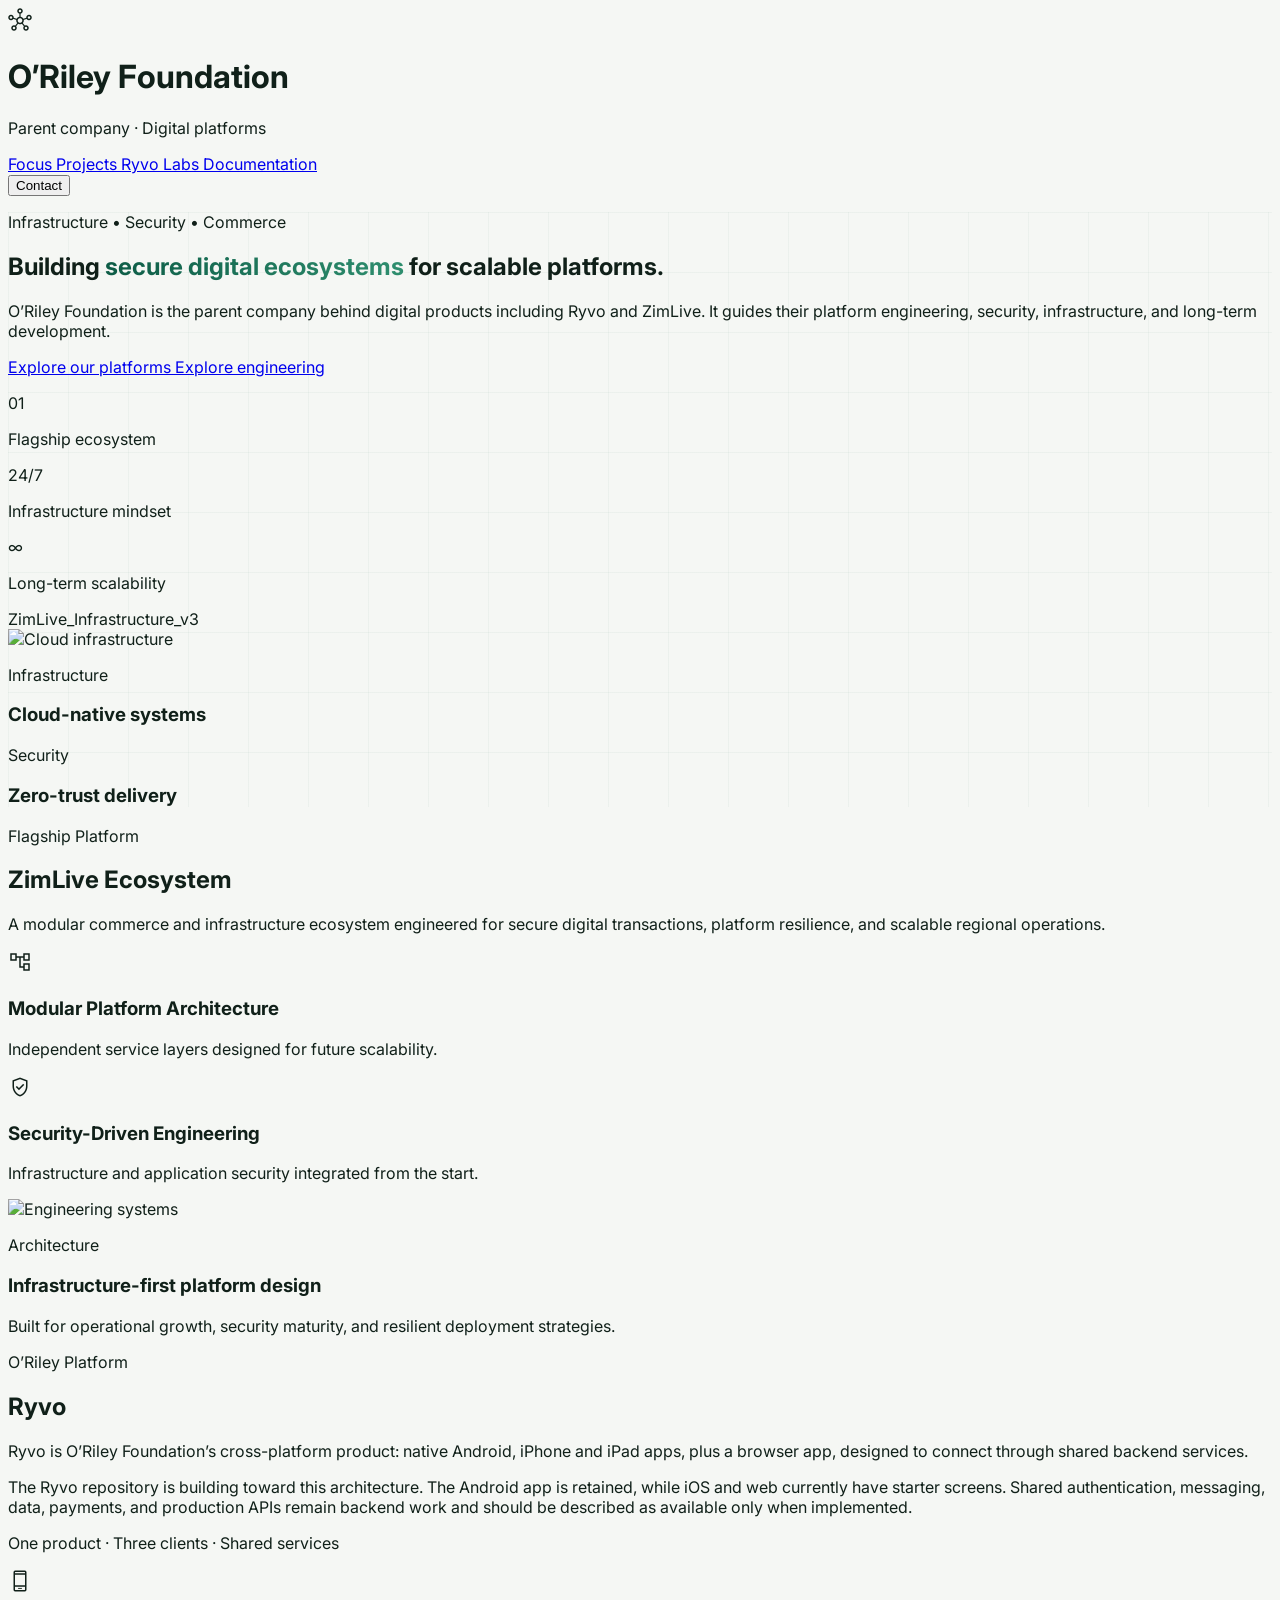
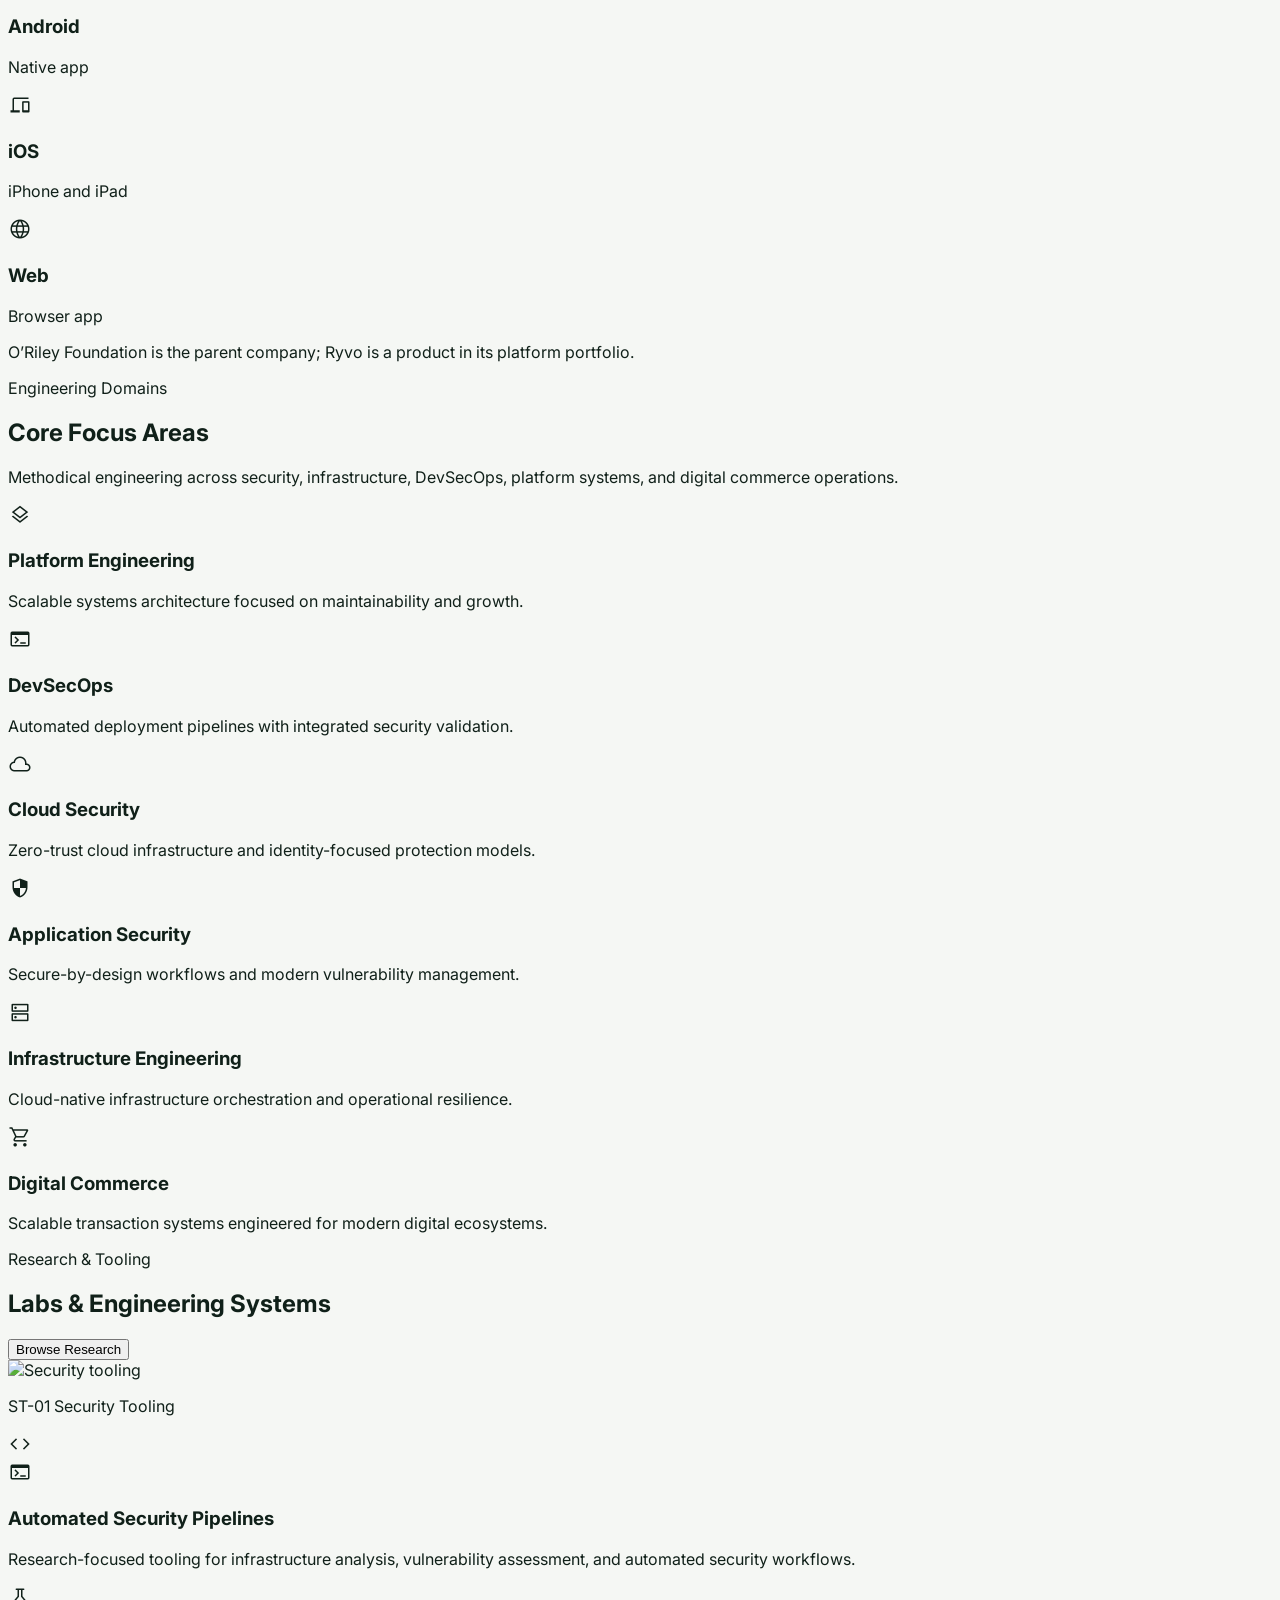
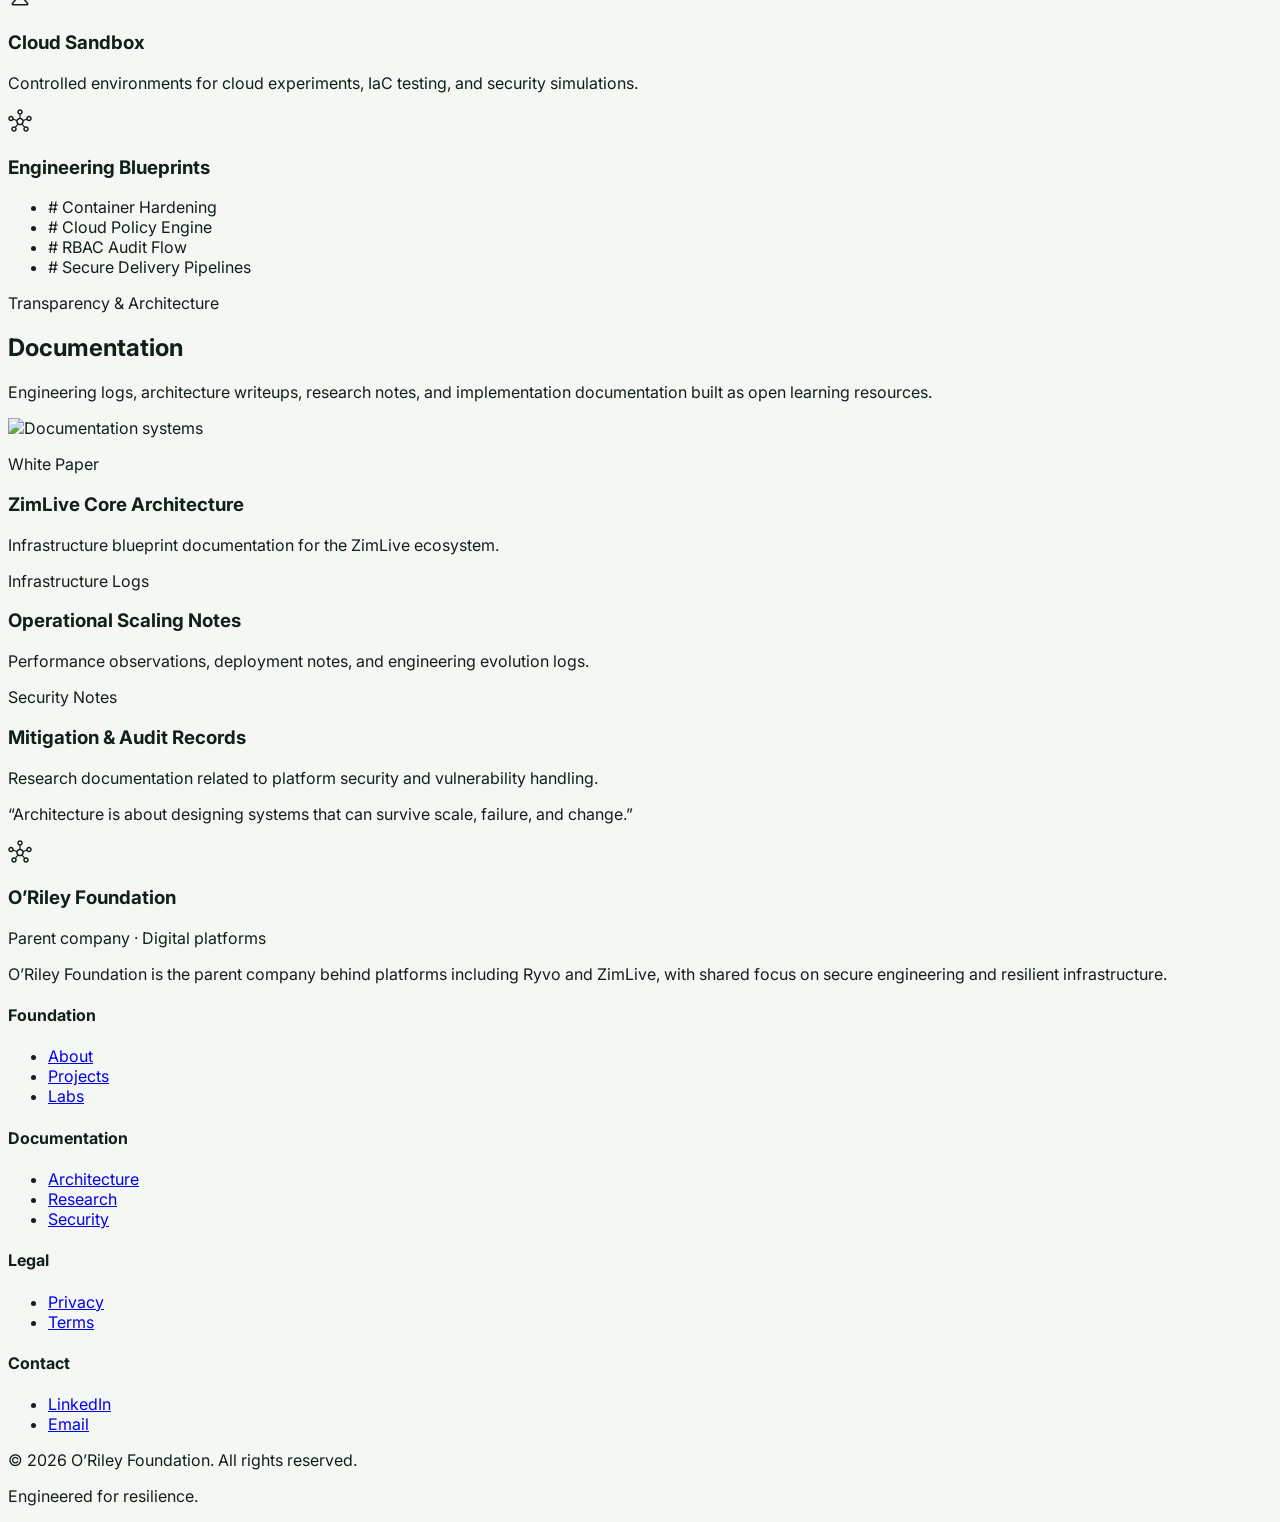
==== index.html @ 827ce323 "Align foundation portfolio with Ryvo" ====
<!DOCTYPE html>
<html lang="en" class="scroll-smooth">
<head>
<meta charset="UTF-8" />
<meta name="viewport" content="width=device-width, initial-scale=1.0" />

<title>O’Riley Foundation | Parent Company and Digital Platforms</title>

<meta
  name="description"
  content="O’Riley Foundation is the parent company behind digital platforms including Ryvo and ZimLive, supported by secure infrastructure and platform engineering."
/>

<link rel="preconnect" href="https://fonts.googleapis.com">
<link rel="preconnect" href="https://fonts.gstatic.com" crossorigin>

<link
  href="https://fonts.googleapis.com/css2?family=Inter:wght@400;500;600;700;800&display=swap"
  rel="stylesheet"
/>

<link
  href="https://fonts.googleapis.com/css2?family=Material+Symbols+Outlined:wght,FILL@100..700,0..1"
  rel="stylesheet"
/>

<script src="https://cdn.tailwindcss.com"></script>

<script>
tailwind.config = {
  theme: {
    extend: {
      colors: {
        bg: "#f5f7f4",
        panel: "#ffffff",
        primary: "#0d5c46",
        primarySoft: "#dff3ea",
        dark: "#102019",
        muted: "#61706a",
        line: "#dde5df",
        accent: "#1f8f6a",
        surface: "#eef2ef",
      },

      boxShadow: {
        soft: "0 10px 30px rgba(0,0,0,0.04)",
        lift: "0 20px 60px rgba(13,92,70,0.12)",
      },

      borderRadius: {
        xl2: "1.3rem",
      }
    }
  }
}
</script>

<style>
body{
  font-family:'Inter',sans-serif;
  background:#f5f7f4;
  color:#102019;
}

.glow{
  position:absolute;
  width:500px;
  height:500px;
  border-radius:9999px;
  filter:blur(120px);
  opacity:.12;
  z-index:0;
}

.hero-grid{
  background-image:
  linear-gradient(rgba(13,92,70,.04) 1px, transparent 1px),
  linear-gradient(90deg, rgba(13,92,70,.04) 1px, transparent 1px);

  background-size:60px 60px;
}

.card-hover{
  transition:all .4s ease;
}

.card-hover:hover{
  transform:translateY(-6px);
  box-shadow:0 20px 60px rgba(13,92,70,.12);
}

.text-gradient{
  background:linear-gradient(to right,#0d5c46,#2f8f6f);
  -webkit-background-clip:text;
  -webkit-text-fill-color:transparent;
}

.fade-in{
  animation:fade .9s ease forwards;
}

@keyframes fade{
  from{
    opacity:0;
    transform:translateY(20px);
  }
  to{
    opacity:1;
    transform:translateY(0);
  }
}

.material-symbols-outlined{
  font-variation-settings:
  'FILL' 0,
  'wght' 300,
  'GRAD' 0,
  'opsz' 24;
}
</style>
</head>

<body class="overflow-x-hidden">

<!-- BACKGROUND GLOWS -->

<div class="glow bg-emerald-400 top-[-120px] left-[-100px]"></div>
<div class="glow bg-green-200 right-[-120px] top-[300px]"></div>

<!-- NAVBAR -->

<header class="sticky top-0 z-50 backdrop-blur-xl bg-white/70 border-b border-line">

<div class="max-w-7xl mx-auto px-6 lg:px-10">

<div class="flex items-center justify-between py-6">

<div class="flex items-center gap-3">

<div class="w-10 h-10 rounded-2xl bg-primary text-white flex items-center justify-center shadow-soft">
<span class="material-symbols-outlined">hub</span>
</div>

<div>
<h1 class="font-bold text-lg tracking-tight">
O’Riley Foundation
</h1>

<p class="text-xs text-muted">
Parent company · Digital platforms
</p>
</div>

</div>

<nav class="hidden lg:flex items-center gap-10 text-sm font-medium">

<a href="#focus" class="hover:text-primary transition">
Focus
</a>

<a href="#projects" class="hover:text-primary transition">
Projects
</a>

<a href="#ryvo" class="hover:text-primary transition">
Ryvo
</a>

<a href="#labs" class="hover:text-primary transition">
Labs
</a>

<a href="#docs" class="hover:text-primary transition">
Documentation
</a>

</nav>

<div class="flex items-center gap-4">

<button class="px-5 py-3 rounded-2xl bg-primary text-white font-semibold shadow-soft hover:shadow-lift transition">
Contact
</button>

</div>

</div>

</div>

</header>

<!-- HERO -->

<section id="about" class="relative overflow-hidden hero-grid">

<div class="max-w-7xl mx-auto px-6 lg:px-10 pt-24 lg:pt-36 pb-24 relative z-10">

<div class="grid lg:grid-cols-2 gap-20 items-center">

<!-- LEFT -->

<div class="fade-in">

<div class="inline-flex items-center gap-2 px-4 py-2 rounded-full bg-primarySoft border border-green-100 mb-8">

<div class="w-2 h-2 rounded-full bg-accent"></div>

<p class="text-xs font-bold uppercase tracking-[0.2em] text-primary">
Infrastructure • Security • Commerce
</p>

</div>

<h1 class="text-5xl md:text-7xl font-extrabold leading-[0.95] tracking-tight mb-8">

Building
<span class="text-gradient">
secure digital ecosystems
</span>
for scalable platforms.

</h1>

<p class="text-lg text-muted leading-relaxed max-w-xl mb-10">

O’Riley Foundation is the parent company behind digital products including Ryvo and ZimLive. It guides their platform engineering, security, infrastructure, and long-term development.

</p>

<div class="flex flex-wrap gap-4">

<a href="#projects" class="px-7 py-4 rounded-2xl bg-primary text-white font-semibold shadow-soft hover:shadow-lift transition">
Explore our platforms
</a>

<a href="#focus" class="px-7 py-4 rounded-2xl border border-line bg-white hover:bg-surface transition font-semibold">
Explore engineering
</a>

</div>

<!-- STATS -->

<div class="grid grid-cols-3 gap-6 mt-16">

<div>
<p class="text-4xl font-extrabold text-primary">
01
</p>

<p class="text-sm text-muted mt-2">
Flagship ecosystem
</p>
</div>

<div>
<p class="text-4xl font-extrabold text-primary">
24/7
</p>

<p class="text-sm text-muted mt-2">
Infrastructure mindset
</p>
</div>

<div>
<p class="text-4xl font-extrabold text-primary">
∞
</p>

<p class="text-sm text-muted mt-2">
Long-term scalability
</p>
</div>

</div>

</div>

<!-- RIGHT -->

<div class="relative fade-in">

<div class="rounded-[2rem] bg-[#0f1720] shadow-lift overflow-hidden border border-white/10">

<!-- WINDOW TOP -->

<div class="h-12 border-b border-white/10 flex items-center px-5 gap-2">

<div class="w-3 h-3 rounded-full bg-white/20"></div>
<div class="w-3 h-3 rounded-full bg-white/20"></div>
<div class="w-3 h-3 rounded-full bg-white/20"></div>

<div class="ml-5 text-[11px] text-white/40 font-mono uppercase tracking-widest">
ZimLive_Infrastructure_v3
</div>

</div>

<!-- CONTENT -->

<div class="p-8 lg:p-10">

<img
src="https://images.unsplash.com/photo-1558494949-ef010cbdcc31?q=80&w=1600&auto=format&fit=crop"
class="rounded-3xl mb-8 h-[320px] w-full object-cover"
alt="Cloud infrastructure"
/>

<div class="grid grid-cols-2 gap-6">

<div class="bg-white/5 rounded-2xl p-5 border border-white/10">
<p class="text-xs uppercase tracking-widest text-emerald-400 mb-2">
Infrastructure
</p>

<h3 class="text-white font-semibold text-lg">
Cloud-native systems
</h3>
</div>

<div class="bg-white/5 rounded-2xl p-5 border border-white/10">
<p class="text-xs uppercase tracking-widest text-emerald-400 mb-2">
Security
</p>

<h3 class="text-white font-semibold text-lg">
Zero-trust delivery
</h3>
</div>

</div>

</div>

</div>

</div>

</div>

</div>

</section>

<!-- ZIMLIVE -->

<section id="projects" class="py-28">

<div class="max-w-7xl mx-auto px-6 lg:px-10">

<div class="grid lg:grid-cols-2 gap-16 items-center">

<div>

<p class="uppercase tracking-[0.25em] text-primary text-xs font-bold mb-5">
Flagship Platform
</p>

<h2 class="text-5xl font-extrabold tracking-tight leading-tight mb-8">
ZimLive Ecosystem
</h2>

<p class="text-lg text-muted leading-relaxed mb-10">

A modular commerce and infrastructure ecosystem engineered for secure digital transactions, platform resilience, and scalable regional operations.

</p>

<div class="space-y-5">

<div class="flex gap-4 items-start">

<div class="w-12 h-12 rounded-2xl bg-primarySoft flex items-center justify-center">
<span class="material-symbols-outlined text-primary">
account_tree
</span>
</div>

<div>
<h3 class="font-bold text-lg">
Modular Platform Architecture
</h3>

<p class="text-muted">
Independent service layers designed for future scalability.
</p>
</div>

</div>

<div class="flex gap-4 items-start">

<div class="w-12 h-12 rounded-2xl bg-primarySoft flex items-center justify-center">
<span class="material-symbols-outlined text-primary">
verified_user
</span>
</div>

<div>
<h3 class="font-bold text-lg">
Security-Driven Engineering
</h3>

<p class="text-muted">
Infrastructure and application security integrated from the start.
</p>
</div>

</div>

</div>

</div>

<div class="relative">

<img
src="https://images.unsplash.com/photo-1516321318423-f06f85e504b3?q=80&w=1600&auto=format&fit=crop"
class="rounded-[2rem] shadow-lift"
alt="Engineering systems"
/>

<div class="absolute -bottom-10 -left-10 bg-white rounded-3xl shadow-soft p-8 border border-line max-w-sm">

<p class="uppercase text-xs tracking-widest text-primary font-bold mb-3">
Architecture
</p>

<h3 class="font-bold text-2xl mb-4">
Infrastructure-first platform design
</h3>

<p class="text-muted text-sm leading-relaxed">
Built for operational growth, security maturity, and resilient deployment strategies.
</p>

</div>

</div>

</div>

</div>

</section>

<!-- RYVO -->

<section id="ryvo" class="py-24 bg-white border-y border-line">
<div class="max-w-7xl mx-auto px-6 lg:px-10">
<div class="grid lg:grid-cols-2 gap-14 items-center">
<div>
<p class="uppercase tracking-[0.25em] text-primary text-xs font-bold mb-5">O’Riley Platform</p>
<h2 class="text-5xl font-extrabold tracking-tight leading-tight mb-6">Ryvo</h2>
<p class="text-lg text-muted leading-relaxed mb-8">Ryvo is O’Riley Foundation’s cross-platform product: native Android, iPhone and iPad apps, plus a browser app, designed to connect through shared backend services.</p>
<p class="text-sm text-muted leading-relaxed">The Ryvo repository is building toward this architecture. The Android app is retained, while iOS and web currently have starter screens. Shared authentication, messaging, data, payments, and production APIs remain backend work and should be described as available only when implemented.</p>
</div>
<div class="bg-bg rounded-[2rem] p-8 lg:p-10 border border-line shadow-soft">
<p class="uppercase tracking-[0.2em] text-primary text-xs font-bold mb-6">One product · Three clients · Shared services</p>
<div class="grid sm:grid-cols-3 gap-4">
<div class="bg-white rounded-2xl p-5 border border-line"><span class="material-symbols-outlined text-primary">phone_android</span><h3 class="font-bold mt-3">Android</h3><p class="text-sm text-muted mt-2">Native app</p></div>
<div class="bg-white rounded-2xl p-5 border border-line"><span class="material-symbols-outlined text-primary">devices</span><h3 class="font-bold mt-3">iOS</h3><p class="text-sm text-muted mt-2">iPhone and iPad</p></div>
<div class="bg-white rounded-2xl p-5 border border-line"><span class="material-symbols-outlined text-primary">language</span><h3 class="font-bold mt-3">Web</h3><p class="text-sm text-muted mt-2">Browser app</p></div>
</div>
<p class="text-sm text-muted mt-6">O’Riley Foundation is the parent company; Ryvo is a product in its platform portfolio.</p>
</div>
</div>
</div>
</section>

<!-- FOCUS -->

<section id="focus" class="py-28 bg-white border-y border-line">

<div class="max-w-7xl mx-auto px-6 lg:px-10">

<div class="flex flex-col lg:flex-row justify-between mb-20 gap-8">

<div>

<p class="uppercase tracking-[0.25em] text-primary text-xs font-bold mb-5">
Engineering Domains
</p>

<h2 class="text-5xl font-extrabold tracking-tight">
Core Focus Areas
</h2>

</div>

<p class="max-w-xl text-muted text-lg leading-relaxed">
Methodical engineering across security, infrastructure, DevSecOps, platform systems, and digital commerce operations.
</p>

</div>

<div class="grid md:grid-cols-2 xl:grid-cols-3 gap-8">

<!-- CARD -->

<div class="bg-bg rounded-[2rem] p-8 border border-line shadow-soft card-hover">

<div class="w-14 h-14 rounded-2xl bg-primarySoft flex items-center justify-center mb-6">
<span class="material-symbols-outlined text-primary">
layers
</span>
</div>

<h3 class="text-2xl font-bold mb-4">
Platform Engineering
</h3>

<p class="text-muted leading-relaxed">
Scalable systems architecture focused on maintainability and growth.
</p>

</div>

<div class="bg-bg rounded-[2rem] p-8 border border-line shadow-soft card-hover">

<div class="w-14 h-14 rounded-2xl bg-primarySoft flex items-center justify-center mb-6">
<span class="material-symbols-outlined text-primary">
terminal
</span>
</div>

<h3 class="text-2xl font-bold mb-4">
DevSecOps
</h3>

<p class="text-muted leading-relaxed">
Automated deployment pipelines with integrated security validation.
</p>

</div>

<div class="bg-bg rounded-[2rem] p-8 border border-line shadow-soft card-hover">

<div class="w-14 h-14 rounded-2xl bg-primarySoft flex items-center justify-center mb-6">
<span class="material-symbols-outlined text-primary">
cloud
</span>
</div>

<h3 class="text-2xl font-bold mb-4">
Cloud Security
</h3>

<p class="text-muted leading-relaxed">
Zero-trust cloud infrastructure and identity-focused protection models.
</p>

</div>

<div class="bg-bg rounded-[2rem] p-8 border border-line shadow-soft card-hover">

<div class="w-14 h-14 rounded-2xl bg-primarySoft flex items-center justify-center mb-6">
<span class="material-symbols-outlined text-primary">
security
</span>
</div>

<h3 class="text-2xl font-bold mb-4">
Application Security
</h3>

<p class="text-muted leading-relaxed">
Secure-by-design workflows and modern vulnerability management.
</p>

</div>

<div class="bg-bg rounded-[2rem] p-8 border border-line shadow-soft card-hover">

<div class="w-14 h-14 rounded-2xl bg-primarySoft flex items-center justify-center mb-6">
<span class="material-symbols-outlined text-primary">
dns
</span>
</div>

<h3 class="text-2xl font-bold mb-4">
Infrastructure Engineering
</h3>

<p class="text-muted leading-relaxed">
Cloud-native infrastructure orchestration and operational resilience.
</p>

</div>

<div class="bg-primary rounded-[2rem] p-8 text-white shadow-lift card-hover">

<div class="w-14 h-14 rounded-2xl bg-white/10 flex items-center justify-center mb-6">
<span class="material-symbols-outlined">
shopping_cart
</span>
</div>

<h3 class="text-2xl font-bold mb-4">
Digital Commerce
</h3>

<p class="text-white/70 leading-relaxed">
Scalable transaction systems engineered for modern digital ecosystems.
</p>

</div>

</div>

</div>

</section>

<!-- LABS -->

<section id="labs" class="py-28">

<div class="max-w-7xl mx-auto px-6 lg:px-10">

<div class="flex flex-col lg:flex-row justify-between items-end gap-8 mb-20">

<div>

<p class="uppercase tracking-[0.25em] text-primary text-xs font-bold mb-5">
Research & Tooling
</p>

<h2 class="text-5xl font-extrabold tracking-tight">
Labs & Engineering Systems
</h2>

</div>

<button class="px-6 py-4 rounded-2xl border border-line bg-white hover:bg-surface transition font-semibold">
Browse Research
</button>

</div>

<div class="grid lg:grid-cols-3 gap-8">

<div class="lg:col-span-2 bg-white rounded-[2rem] shadow-soft border border-line overflow-hidden">

<img
src="https://images.unsplash.com/photo-1515879218367-8466d910aaa4?q=80&w=1600&auto=format&fit=crop"
class="h-[340px] w-full object-cover"
alt="Security tooling"
/>

<div class="p-10">

<div class="flex items-center justify-between mb-6">

<p class="uppercase tracking-[0.25em] text-primary text-xs font-bold">
ST-01 Security Tooling
</p>

<div class="flex gap-3">

<div class="w-10 h-10 rounded-xl bg-primarySoft flex items-center justify-center">
<span class="material-symbols-outlined text-primary">
code
</span>
</div>

<div class="w-10 h-10 rounded-xl bg-primarySoft flex items-center justify-center">
<span class="material-symbols-outlined text-primary">
terminal
</span>
</div>

</div>

</div>

<h3 class="text-3xl font-bold mb-5">
Automated Security Pipelines
</h3>

<p class="text-muted leading-relaxed text-lg">
Research-focused tooling for infrastructure analysis, vulnerability assessment, and automated security workflows.
</p>

</div>

</div>

<div class="space-y-8">

<div class="bg-white rounded-[2rem] p-8 shadow-soft border border-line card-hover">

<div class="w-14 h-14 rounded-2xl bg-primarySoft flex items-center justify-center mb-6">
<span class="material-symbols-outlined text-primary">
science
</span>
</div>

<h3 class="font-bold text-2xl mb-4">
Cloud Sandbox
</h3>

<p class="text-muted leading-relaxed">
Controlled environments for cloud experiments, IaC testing, and security simulations.
</p>

</div>

<div class="bg-primary rounded-[2rem] p-8 shadow-lift text-white card-hover">

<div class="w-14 h-14 rounded-2xl bg-white/10 flex items-center justify-center mb-6">
<span class="material-symbols-outlined">
hub
</span>
</div>

<h3 class="font-bold text-2xl mb-4">
Engineering Blueprints
</h3>

<ul class="space-y-4 text-sm uppercase tracking-widest text-white/70">

<li># Container Hardening</li>
<li># Cloud Policy Engine</li>
<li># RBAC Audit Flow</li>
<li># Secure Delivery Pipelines</li>

</ul>

</div>

</div>

</div>

</div>

</section>

<!-- DOCUMENTATION -->

<section id="docs" class="py-28 bg-white border-t border-line">

<div class="max-w-7xl mx-auto px-6 lg:px-10">

<div class="grid lg:grid-cols-2 gap-20 items-start">

<div>

<p class="uppercase tracking-[0.25em] text-primary text-xs font-bold mb-5">
Transparency & Architecture
</p>

<h2 class="text-5xl font-extrabold tracking-tight mb-8">
Documentation
</h2>

<p class="text-lg text-muted leading-relaxed mb-12">
Engineering logs, architecture writeups, research notes, and implementation documentation built as open learning resources.
</p>

<img
src="https://images.unsplash.com/photo-1451187580459-43490279c0fa?q=80&w=1600&auto=format&fit=crop"
class="rounded-[2rem] shadow-soft"
alt="Documentation systems"
/>

</div>

<div class="space-y-5">

<div class="bg-bg rounded-[2rem] p-8 border border-line card-hover">

<p class="uppercase text-xs tracking-widest text-primary font-bold mb-3">
White Paper
</p>

<h3 class="text-3xl font-bold mb-4">
ZimLive Core Architecture
</h3>

<p class="text-muted">
Infrastructure blueprint documentation for the ZimLive ecosystem.
</p>

</div>

<div class="bg-bg rounded-[2rem] p-8 border border-line card-hover">

<p class="uppercase text-xs tracking-widest text-primary font-bold mb-3">
Infrastructure Logs
</p>

<h3 class="text-3xl font-bold mb-4">
Operational Scaling Notes
</h3>

<p class="text-muted">
Performance observations, deployment notes, and engineering evolution logs.
</p>

</div>

<div class="bg-bg rounded-[2rem] p-8 border border-line card-hover">

<p class="uppercase text-xs tracking-widest text-primary font-bold mb-3">
Security Notes
</p>

<h3 class="text-3xl font-bold mb-4">
Mitigation & Audit Records
</h3>

<p class="text-muted">
Research documentation related to platform security and vulnerability handling.
</p>

</div>

<div class="bg-primarySoft rounded-[2rem] p-8 border border-green-100">

<p class="text-xl font-semibold leading-relaxed text-primary">
“Architecture is about designing systems that can survive scale, failure, and change.”
</p>

</div>

</div>

</div>

</div>

</section>

<!-- FOOTER -->

<footer class="py-20">

<div class="max-w-7xl mx-auto px-6 lg:px-10">

<div class="grid lg:grid-cols-2 gap-12 items-start">

<div>

<div class="flex items-center gap-3 mb-6">

<div class="w-12 h-12 rounded-2xl bg-primary text-white flex items-center justify-center">
<span class="material-symbols-outlined">
hub
</span>
</div>

<div>

<h3 class="font-bold text-xl">
O’Riley Foundation
</h3>

<p class="text-sm text-muted">
Parent company · Digital platforms
</p>

</div>

</div>

<p class="max-w-md text-muted leading-relaxed">
O’Riley Foundation is the parent company behind platforms including Ryvo and ZimLive, with shared focus on secure engineering and resilient infrastructure.
</p>

</div>

<div class="grid grid-cols-2 md:grid-cols-4 gap-10">

<div>
<h4 class="font-bold mb-5">
Foundation
</h4>

<ul class="space-y-3 text-muted">

<li><a href="#about" class="hover:text-primary">About</a></li>
<li><a href="#projects" class="hover:text-primary">Projects</a></li>
<li><a href="#labs" class="hover:text-primary">Labs</a></li>

</ul>
</div>

<div>
<h4 class="font-bold mb-5">
Documentation
</h4>

<ul class="space-y-3 text-muted">

<li><a href="#docs" class="hover:text-primary">Architecture</a></li>
<li><a href="#docs" class="hover:text-primary">Research</a></li>
<li><a href="#docs" class="hover:text-primary">Security</a></li>

</ul>
</div>

<div>
<h4 class="font-bold mb-5">
Legal
</h4>

<ul class="space-y-3 text-muted">

<li><a href="#" class="hover:text-primary">Privacy</a></li>
<li><a href="#" class="hover:text-primary">Terms</a></li>

</ul>
</div>

<div>
<h4 class="font-bold mb-5">
Contact
</h4>

<ul class="space-y-3 text-muted">

<li><a href="#" class="hover:text-primary">LinkedIn</a></li>
<li><a href="#" class="hover:text-primary">Email</a></li>

</ul>
</div>

</div>

</div>

<div class="mt-20 pt-8 border-t border-line flex flex-col md:flex-row justify-between gap-6">

<p class="text-sm text-muted">
© 2026 O’Riley Foundation. All rights reserved.
</p>

<p class="text-sm text-muted uppercase tracking-[0.2em]">
Engineered for resilience.
</p>

</div>

</div>

</footer>

</body>
</html>
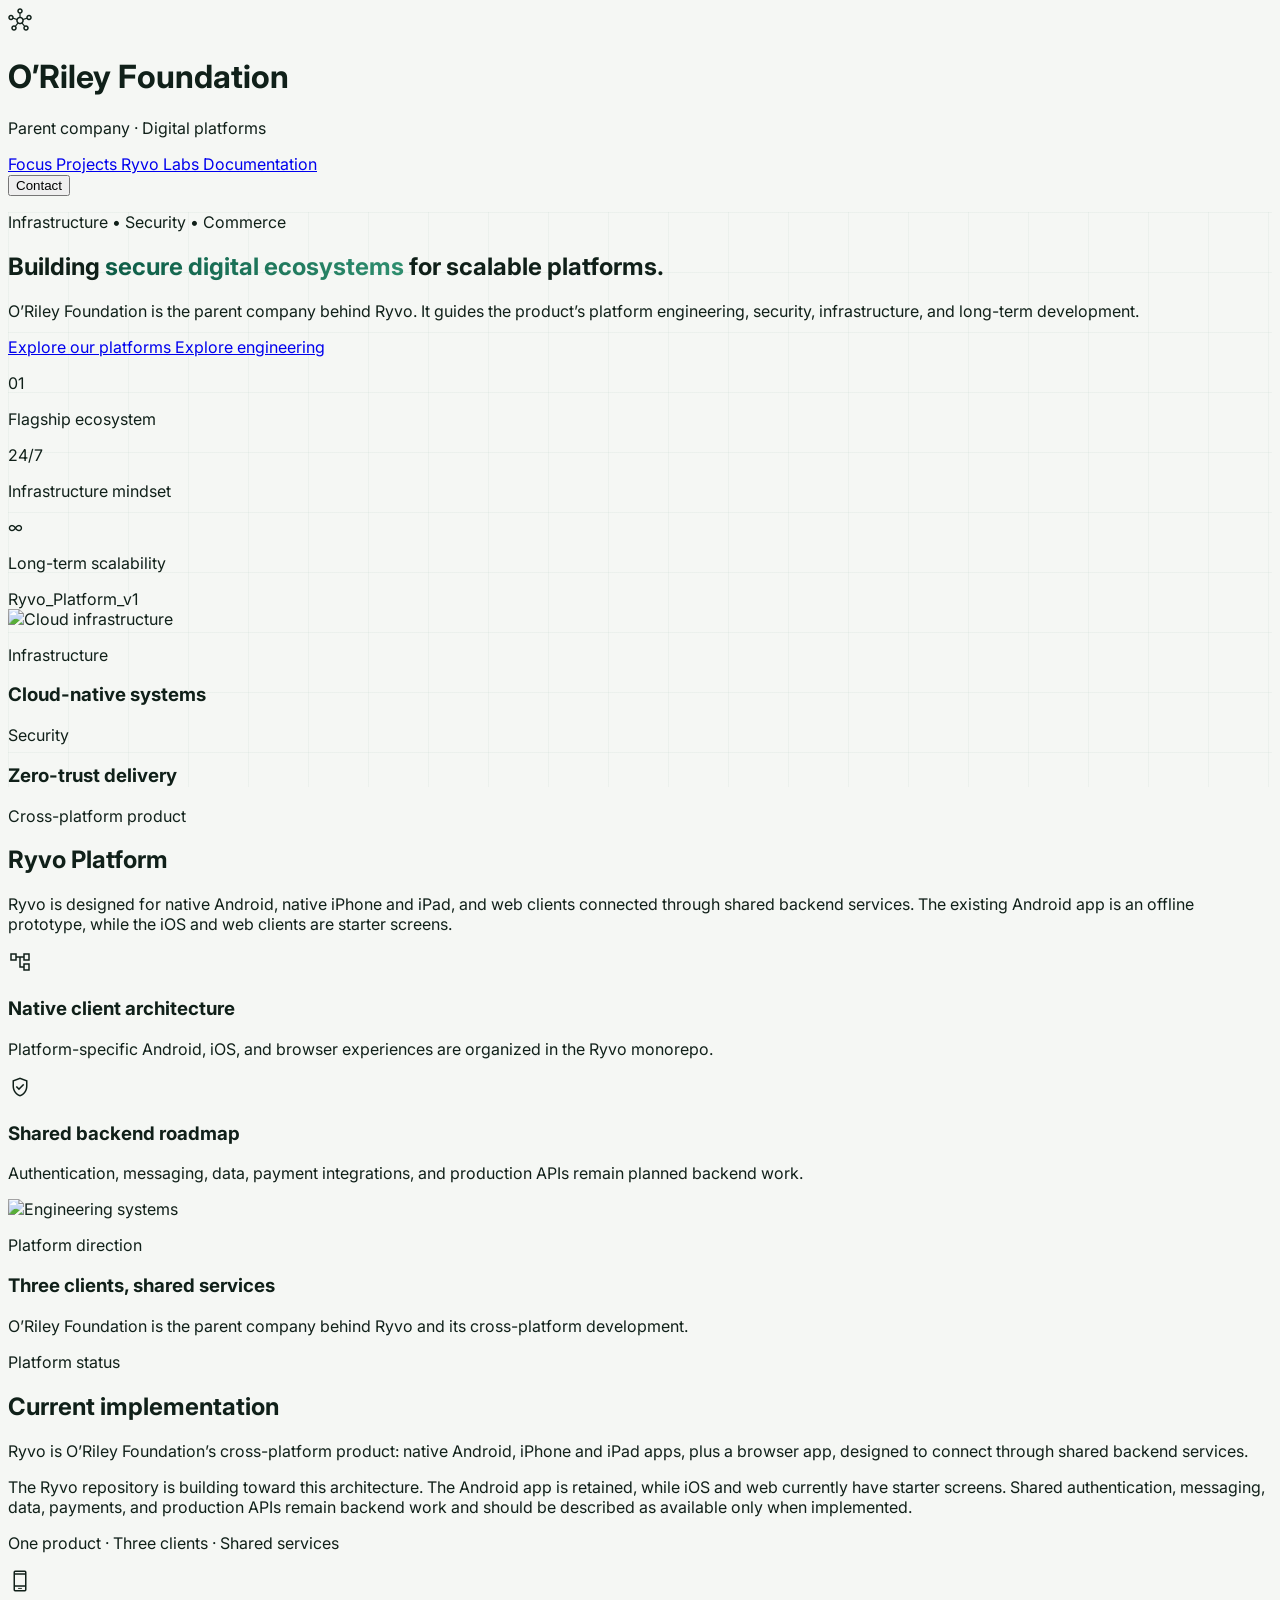
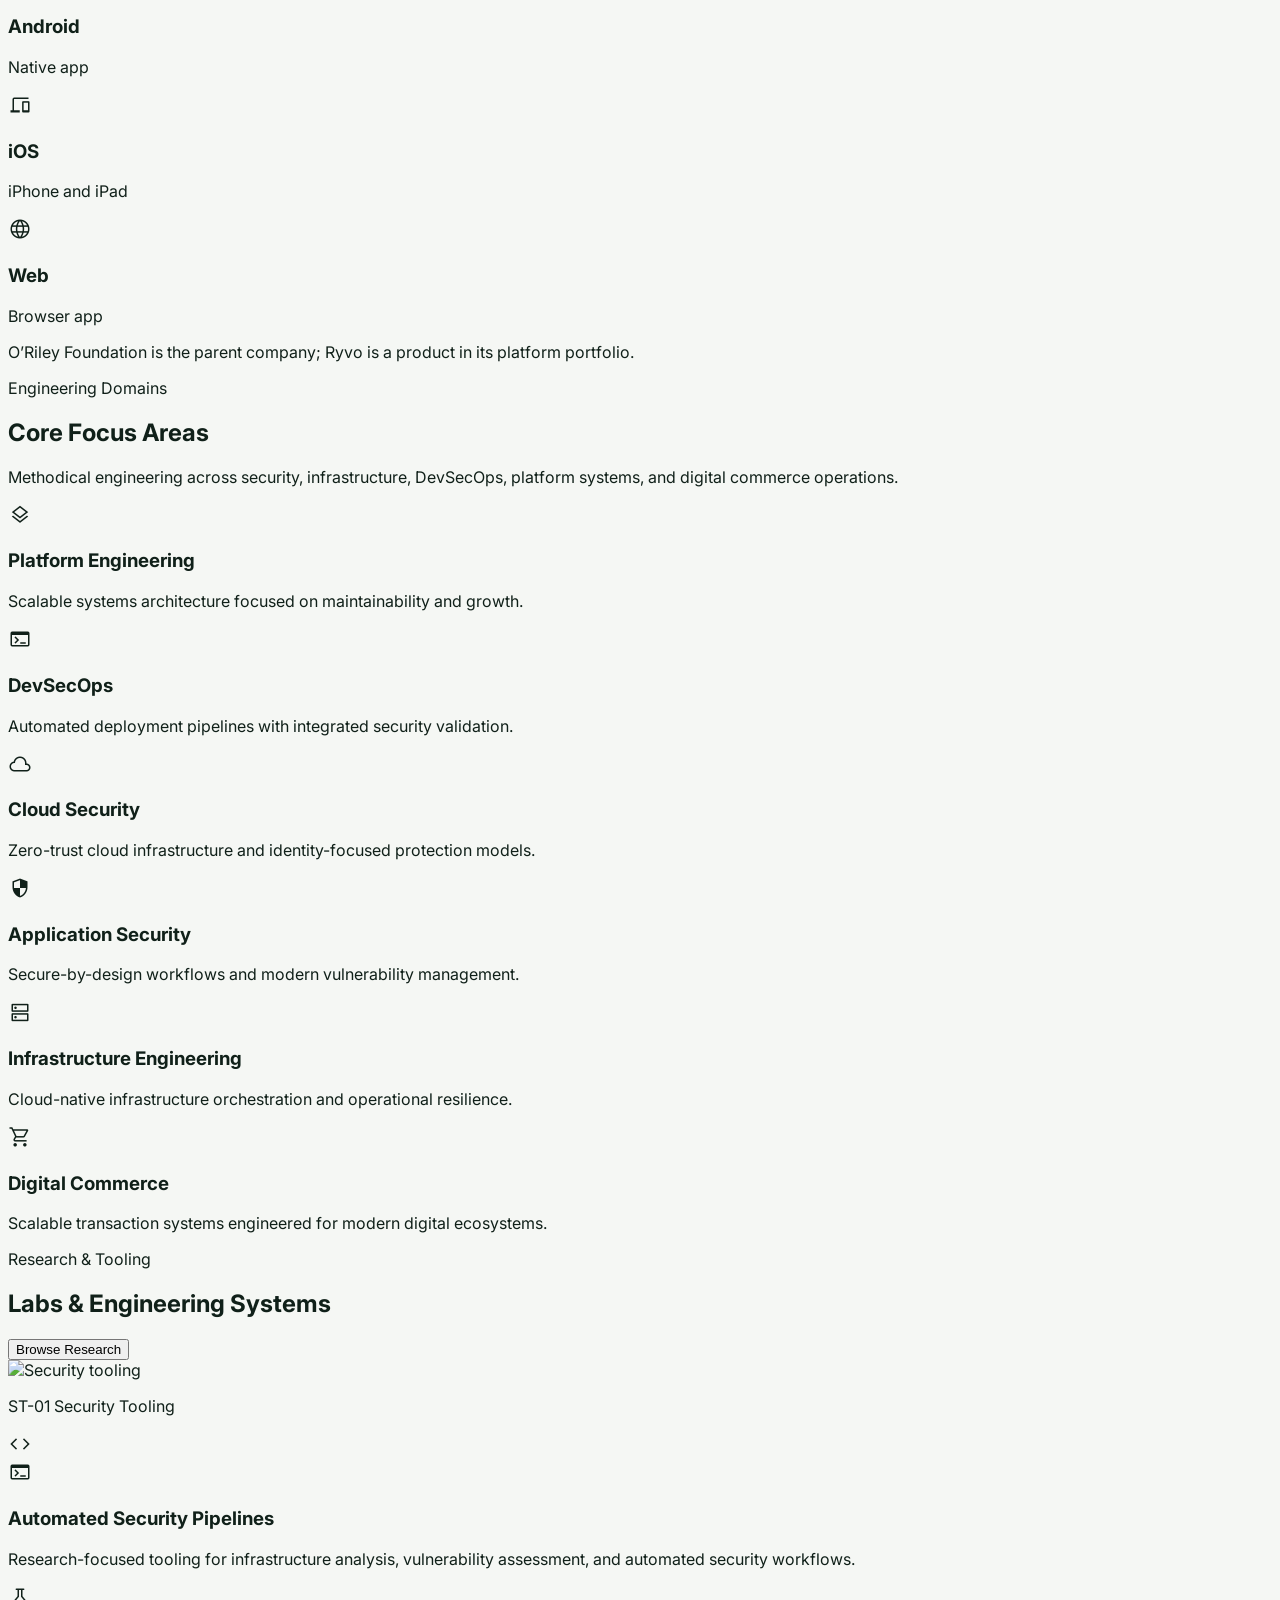
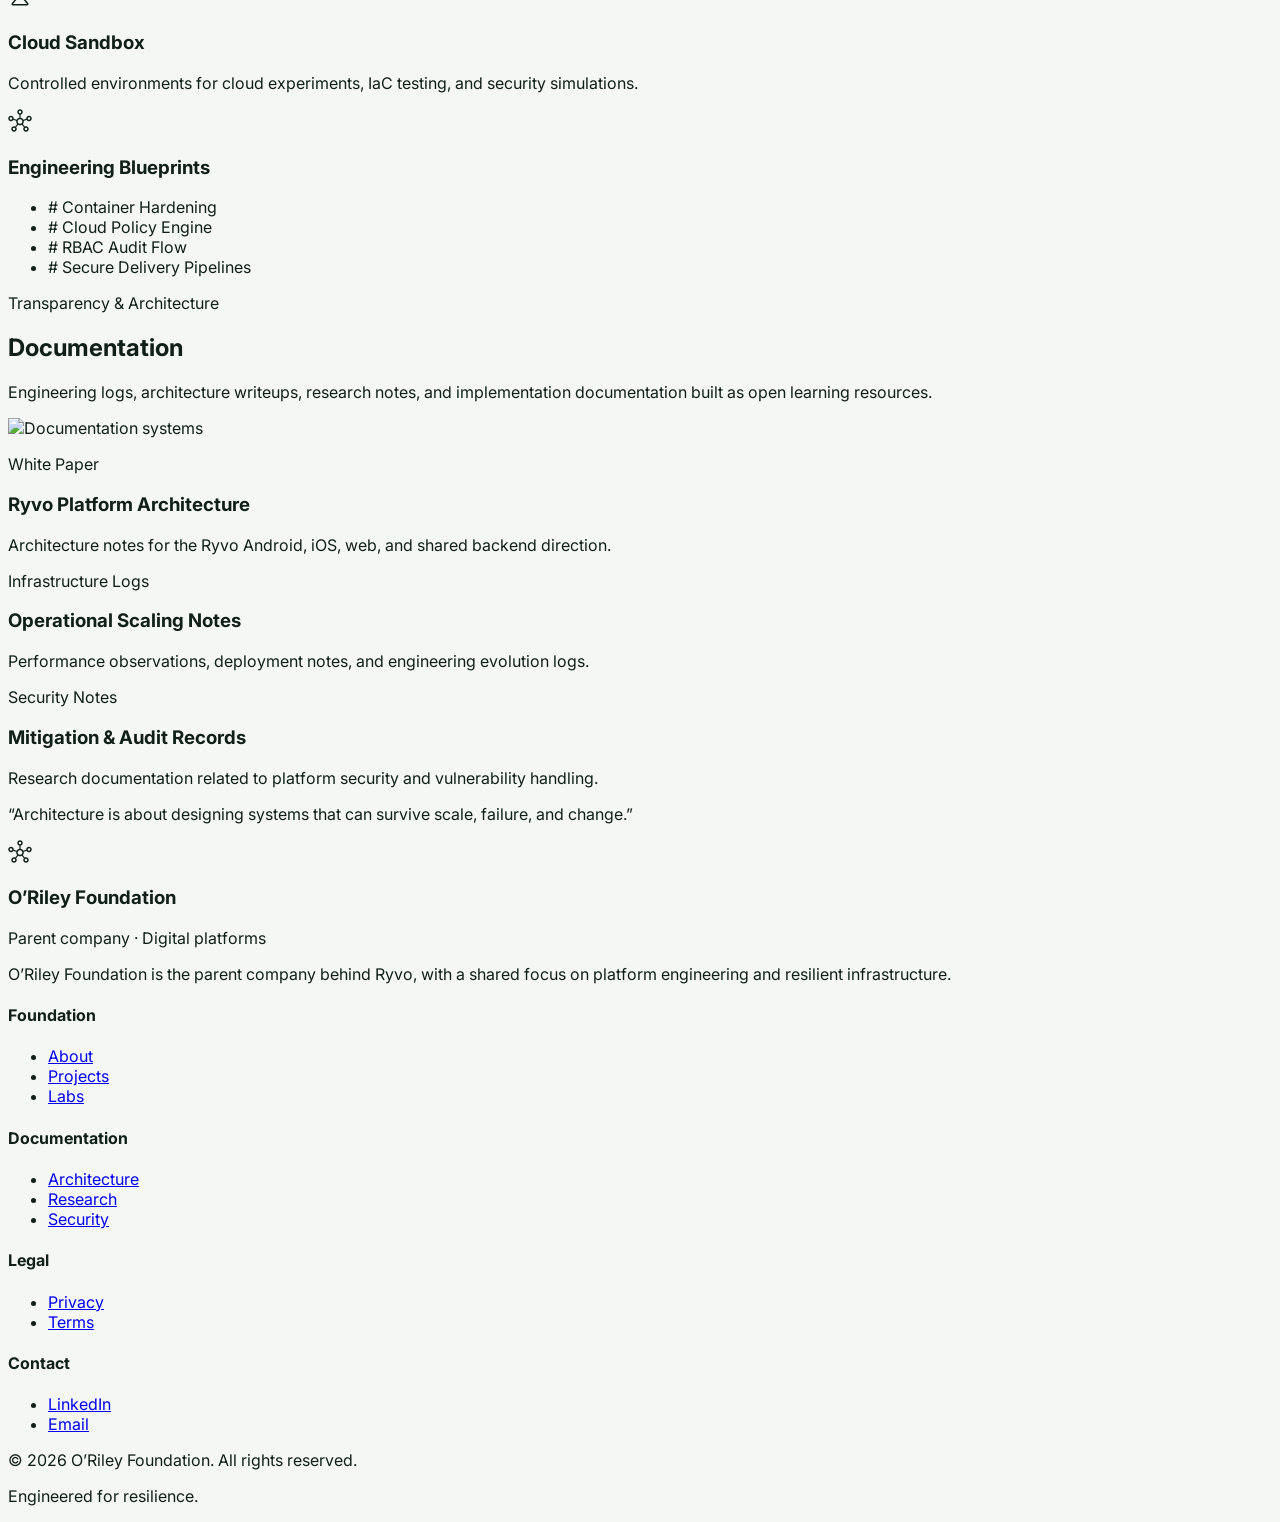
==== commit bb95d752: "Make Ryvo the foundation product" ====
--- a/index.html
+++ b/index.html
@@ -8,7 +8,7 @@
 
 <meta
   name="description"
-  content="O’Riley Foundation is the parent company behind digital platforms including Ryvo and ZimLive, supported by secure infrastructure and platform engineering."
+  content="O’Riley Foundation is the parent company behind Ryvo, a cross-platform digital product supported by platform engineering and shared services."
 />
 
 <link rel="preconnect" href="https://fonts.googleapis.com">
@@ -225,7 +225,7 @@
 
 <p class="text-lg text-muted leading-relaxed max-w-xl mb-10">
 
-O’Riley Foundation is the parent company behind digital products including Ryvo and ZimLive. It guides their platform engineering, security, infrastructure, and long-term development.
+O’Riley Foundation is the parent company behind Ryvo. It guides the product’s platform engineering, security, infrastructure, and long-term development.
 
 </p>
 
@@ -294,7 +294,7 @@
 <div class="w-3 h-3 rounded-full bg-white/20"></div>
 
 <div class="ml-5 text-[11px] text-white/40 font-mono uppercase tracking-widest">
-ZimLive_Infrastructure_v3
+Ryvo_Platform_v1
 </div>
 
 </div>
@@ -345,7 +345,7 @@
 
 </section>
 
-<!-- ZIMLIVE -->
+<!-- RYVO PLATFORM -->
 
 <section id="projects" class="py-28">
 
@@ -356,16 +356,16 @@
 <div>
 
 <p class="uppercase tracking-[0.25em] text-primary text-xs font-bold mb-5">
-Flagship Platform
+Cross-platform product
 </p>
 
 <h2 class="text-5xl font-extrabold tracking-tight leading-tight mb-8">
-ZimLive Ecosystem
+Ryvo Platform
 </h2>
 
 <p class="text-lg text-muted leading-relaxed mb-10">
 
-A modular commerce and infrastructure ecosystem engineered for secure digital transactions, platform resilience, and scalable regional operations.
+Ryvo is designed for native Android, native iPhone and iPad, and web clients connected through shared backend services. The existing Android app is an offline prototype, while the iOS and web clients are starter screens.
 
 </p>
 
@@ -381,11 +381,11 @@
 
 <div>
 <h3 class="font-bold text-lg">
-Modular Platform Architecture
+Native client architecture
 </h3>
 
 <p class="text-muted">
-Independent service layers designed for future scalability.
+Platform-specific Android, iOS, and browser experiences are organized in the Ryvo monorepo.
 </p>
 </div>
 
@@ -401,11 +401,11 @@
 
 <div>
 <h3 class="font-bold text-lg">
-Security-Driven Engineering
+Shared backend roadmap
 </h3>
 
 <p class="text-muted">
-Infrastructure and application security integrated from the start.
+Authentication, messaging, data, payment integrations, and production APIs remain planned backend work.
 </p>
 </div>
 
@@ -426,15 +426,15 @@
 <div class="absolute -bottom-10 -left-10 bg-white rounded-3xl shadow-soft p-8 border border-line max-w-sm">
 
 <p class="uppercase text-xs tracking-widest text-primary font-bold mb-3">
-Architecture
+Platform direction
 </p>
 
 <h3 class="font-bold text-2xl mb-4">
-Infrastructure-first platform design
+Three clients, shared services
 </h3>
 
 <p class="text-muted text-sm leading-relaxed">
-Built for operational growth, security maturity, and resilient deployment strategies.
+O’Riley Foundation is the parent company behind Ryvo and its cross-platform development.
 </p>
 
 </div>
@@ -453,8 +453,8 @@
 <div class="max-w-7xl mx-auto px-6 lg:px-10">
 <div class="grid lg:grid-cols-2 gap-14 items-center">
 <div>
-<p class="uppercase tracking-[0.25em] text-primary text-xs font-bold mb-5">O’Riley Platform</p>
-<h2 class="text-5xl font-extrabold tracking-tight leading-tight mb-6">Ryvo</h2>
+<p class="uppercase tracking-[0.25em] text-primary text-xs font-bold mb-5">Platform status</p>
+<h2 class="text-5xl font-extrabold tracking-tight leading-tight mb-6">Current implementation</h2>
 <p class="text-lg text-muted leading-relaxed mb-8">Ryvo is O’Riley Foundation’s cross-platform product: native Android, iPhone and iPad apps, plus a browser app, designed to connect through shared backend services.</p>
 <p class="text-sm text-muted leading-relaxed">The Ryvo repository is building toward this architecture. The Android app is retained, while iOS and web currently have starter screens. Shared authentication, messaging, data, payments, and production APIs remain backend work and should be described as available only when implemented.</p>
 </div>
@@ -779,11 +779,11 @@
 </p>
 
 <h3 class="text-3xl font-bold mb-4">
-ZimLive Core Architecture
+Ryvo Platform Architecture
 </h3>
 
 <p class="text-muted">
-Infrastructure blueprint documentation for the ZimLive ecosystem.
+Architecture notes for the Ryvo Android, iOS, web, and shared backend direction.
 </p>
 
 </div>
@@ -869,7 +869,7 @@
 </div>
 
 <p class="max-w-md text-muted leading-relaxed">
-O’Riley Foundation is the parent company behind platforms including Ryvo and ZimLive, with shared focus on secure engineering and resilient infrastructure.
+O’Riley Foundation is the parent company behind Ryvo, with a shared focus on platform engineering and resilient infrastructure.
 </p>
 
 </div>
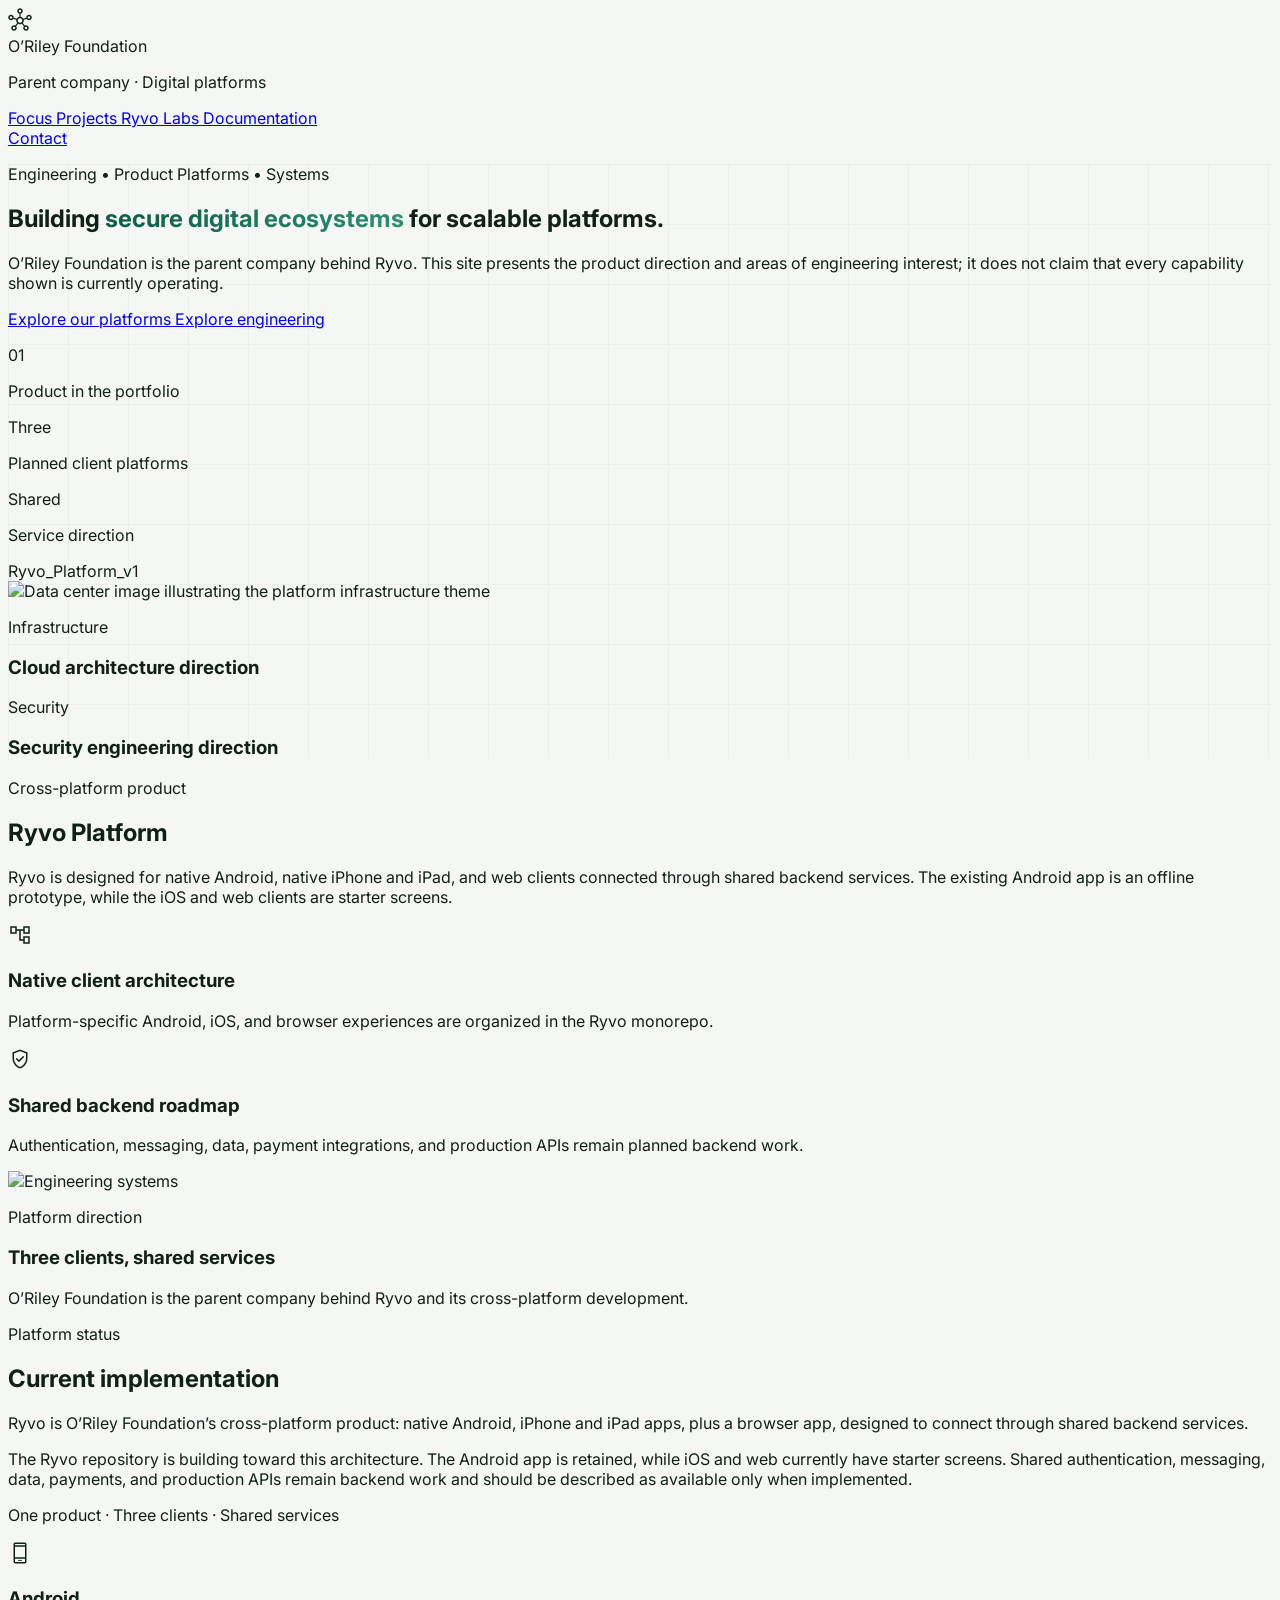
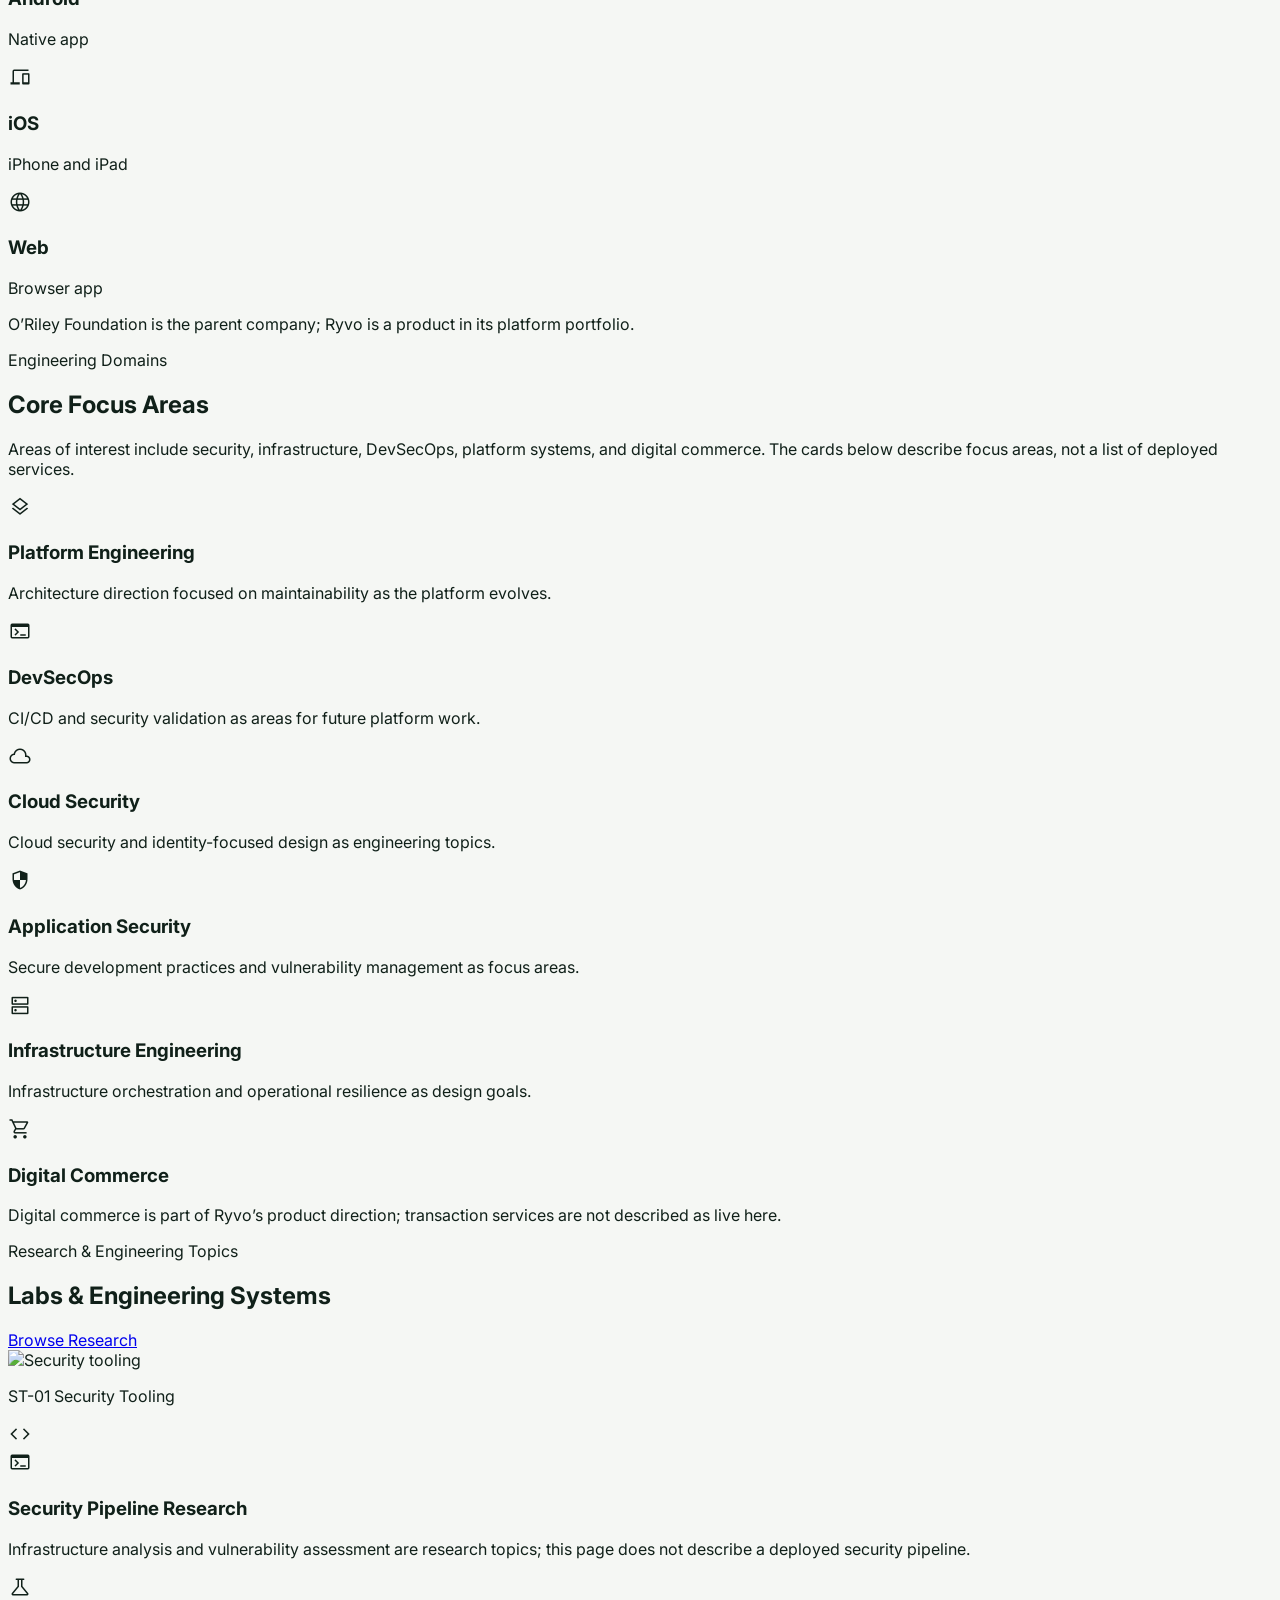
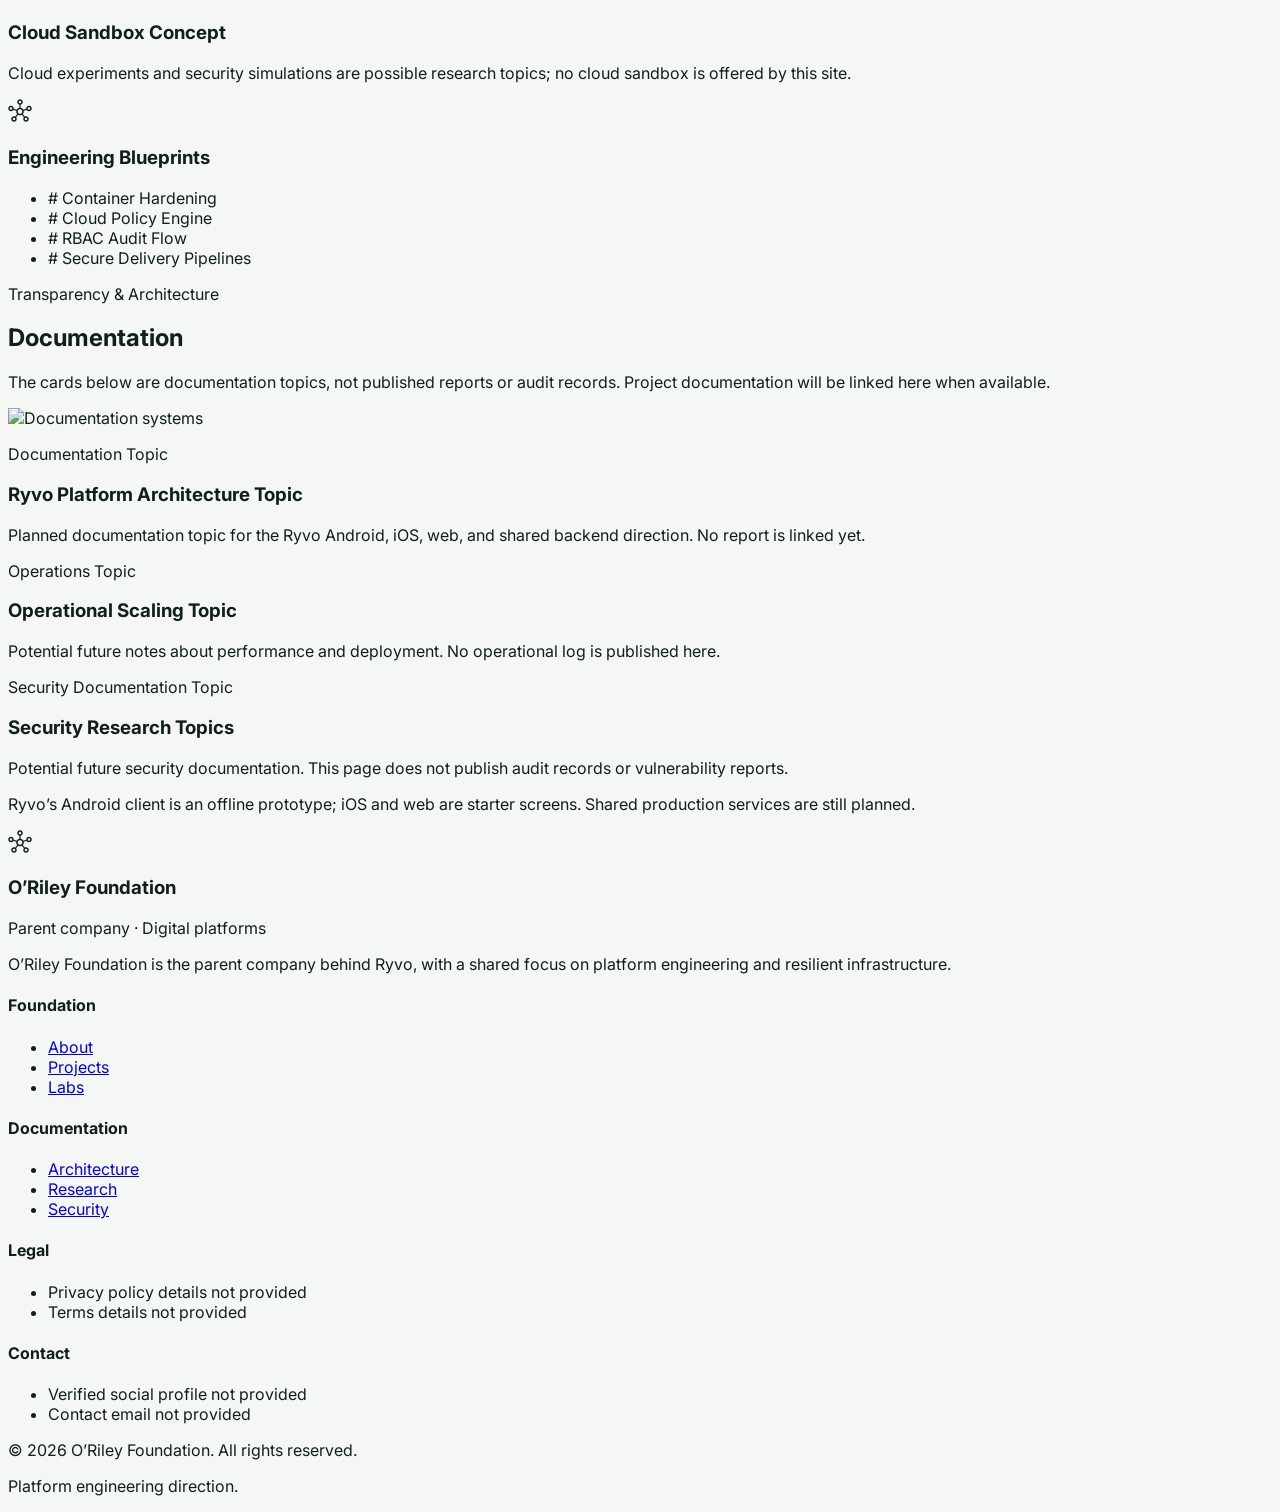
==== commit d9c8b7cd: "Improve foundation site launch readiness" ====
--- a/index.html
+++ b/index.html
@@ -8,8 +8,15 @@
 
 <meta
   name="description"
-  content="O’Riley Foundation is the parent company behind Ryvo, a cross-platform digital product supported by platform engineering and shared services."
+  content="O’Riley Foundation is the parent company behind Ryvo. Explore the product direction, platform architecture, and engineering focus areas."
 />
+<link rel="canonical" href="https://www.orileyplatforms.com/" />
+<link rel="icon" type="image/svg+xml" href="/favicon.svg" />
+<meta property="og:type" content="website" />
+<meta property="og:title" content="O’Riley Foundation | Parent Company behind Ryvo" />
+<meta property="og:description" content="Explore O’Riley Foundation’s Ryvo product direction, platform architecture, and engineering focus areas." />
+<meta property="og:url" content="https://www.orileyplatforms.com/" />
+<meta property="og:image" content="https://www.orileyplatforms.com/social-preview.svg" />
 
 <link rel="preconnect" href="https://fonts.googleapis.com">
 <link rel="preconnect" href="https://fonts.gstatic.com" crossorigin>
@@ -117,6 +124,11 @@
   'GRAD' 0,
   'opsz' 24;
 }
+
+:focus-visible {
+  outline: 3px solid #0d5c46;
+  outline-offset: 4px;
+}
 </style>
 </head>
 
@@ -142,9 +154,9 @@
 </div>
 
 <div>
-<h1 class="font-bold text-lg tracking-tight">
+<div class="font-bold text-lg tracking-tight">
 O’Riley Foundation
-</h1>
+</div>
 
 <p class="text-xs text-muted">
 Parent company · Digital platforms
@@ -179,9 +191,9 @@
 
 <div class="flex items-center gap-4">
 
-<button class="px-5 py-3 rounded-2xl bg-primary text-white font-semibold shadow-soft hover:shadow-lift transition">
+<a href="#contact" class="px-5 py-3 rounded-2xl bg-primary text-white font-semibold shadow-soft hover:shadow-lift transition focus-visible:outline focus-visible:outline-2 focus-visible:outline-offset-4 focus-visible:outline-primary">
 Contact
-</button>
+</a>
 
 </div>
 
@@ -208,7 +220,7 @@
 <div class="w-2 h-2 rounded-full bg-accent"></div>
 
 <p class="text-xs font-bold uppercase tracking-[0.2em] text-primary">
-Infrastructure • Security • Commerce
+Engineering • Product Platforms • Systems
 </p>
 
 </div>
@@ -225,7 +237,7 @@
 
 <p class="text-lg text-muted leading-relaxed max-w-xl mb-10">
 
-O’Riley Foundation is the parent company behind Ryvo. It guides the product’s platform engineering, security, infrastructure, and long-term development.
+O’Riley Foundation is the parent company behind Ryvo. This site presents the product direction and areas of engineering interest; it does not claim that every capability shown is currently operating.
 
 </p>
 
@@ -251,27 +263,27 @@
 </p>
 
 <p class="text-sm text-muted mt-2">
-Flagship ecosystem
+Product in the portfolio
 </p>
 </div>
 
 <div>
 <p class="text-4xl font-extrabold text-primary">
-24/7
+Three
 </p>
 
 <p class="text-sm text-muted mt-2">
-Infrastructure mindset
+Planned client platforms
 </p>
 </div>
 
 <div>
 <p class="text-4xl font-extrabold text-primary">
-∞
+Shared
 </p>
 
 <p class="text-sm text-muted mt-2">
-Long-term scalability
+Service direction
 </p>
 </div>
 
@@ -306,7 +318,7 @@
 <img
 src="https://images.unsplash.com/photo-1558494949-ef010cbdcc31?q=80&w=1600&auto=format&fit=crop"
 class="rounded-3xl mb-8 h-[320px] w-full object-cover"
-alt="Cloud infrastructure"
+alt="Data center image illustrating the platform infrastructure theme"
 />
 
 <div class="grid grid-cols-2 gap-6">
@@ -317,7 +329,7 @@
 </p>
 
 <h3 class="text-white font-semibold text-lg">
-Cloud-native systems
+Cloud architecture direction
 </h3>
 </div>
 
@@ -327,7 +339,7 @@
 </p>
 
 <h3 class="text-white font-semibold text-lg">
-Zero-trust delivery
+Security engineering direction
 </h3>
 </div>
 
@@ -492,7 +504,7 @@
 </div>
 
 <p class="max-w-xl text-muted text-lg leading-relaxed">
-Methodical engineering across security, infrastructure, DevSecOps, platform systems, and digital commerce operations.
+Areas of interest include security, infrastructure, DevSecOps, platform systems, and digital commerce. The cards below describe focus areas, not a list of deployed services.
 </p>
 
 </div>
@@ -514,7 +526,7 @@
 </h3>
 
 <p class="text-muted leading-relaxed">
-Scalable systems architecture focused on maintainability and growth.
+Architecture direction focused on maintainability as the platform evolves.
 </p>
 
 </div>
@@ -532,7 +544,7 @@
 </h3>
 
 <p class="text-muted leading-relaxed">
-Automated deployment pipelines with integrated security validation.
+CI/CD and security validation as areas for future platform work.
 </p>
 
 </div>
@@ -550,7 +562,7 @@
 </h3>
 
 <p class="text-muted leading-relaxed">
-Zero-trust cloud infrastructure and identity-focused protection models.
+Cloud security and identity-focused design as engineering topics.
 </p>
 
 </div>
@@ -568,7 +580,7 @@
 </h3>
 
 <p class="text-muted leading-relaxed">
-Secure-by-design workflows and modern vulnerability management.
+Secure development practices and vulnerability management as focus areas.
 </p>
 
 </div>
@@ -586,7 +598,7 @@
 </h3>
 
 <p class="text-muted leading-relaxed">
-Cloud-native infrastructure orchestration and operational resilience.
+Infrastructure orchestration and operational resilience as design goals.
 </p>
 
 </div>
@@ -604,7 +616,7 @@
 </h3>
 
 <p class="text-white/70 leading-relaxed">
-Scalable transaction systems engineered for modern digital ecosystems.
+Digital commerce is part of Ryvo’s product direction; transaction services are not described as live here.
 </p>
 
 </div>
@@ -626,7 +638,7 @@
 <div>
 
 <p class="uppercase tracking-[0.25em] text-primary text-xs font-bold mb-5">
-Research & Tooling
+Research & Engineering Topics
 </p>
 
 <h2 class="text-5xl font-extrabold tracking-tight">
@@ -635,9 +647,9 @@
 
 </div>
 
-<button class="px-6 py-4 rounded-2xl border border-line bg-white hover:bg-surface transition font-semibold">
+<a href="#docs" class="px-6 py-4 rounded-2xl border border-line bg-white hover:bg-surface transition font-semibold focus-visible:outline focus-visible:outline-2 focus-visible:outline-offset-4 focus-visible:outline-primary">
 Browse Research
-</button>
+</a>
 
 </div>
 
@@ -678,11 +690,11 @@
 </div>
 
 <h3 class="text-3xl font-bold mb-5">
-Automated Security Pipelines
+Security Pipeline Research
 </h3>
 
 <p class="text-muted leading-relaxed text-lg">
-Research-focused tooling for infrastructure analysis, vulnerability assessment, and automated security workflows.
+Infrastructure analysis and vulnerability assessment are research topics; this page does not describe a deployed security pipeline.
 </p>
 
 </div>
@@ -700,11 +712,11 @@
 </div>
 
 <h3 class="font-bold text-2xl mb-4">
-Cloud Sandbox
+Cloud Sandbox Concept
 </h3>
 
 <p class="text-muted leading-relaxed">
-Controlled environments for cloud experiments, IaC testing, and security simulations.
+Cloud experiments and security simulations are possible research topics; no cloud sandbox is offered by this site.
 </p>
 
 </div>
@@ -759,7 +771,7 @@
 </h2>
 
 <p class="text-lg text-muted leading-relaxed mb-12">
-Engineering logs, architecture writeups, research notes, and implementation documentation built as open learning resources.
+The cards below are documentation topics, not published reports or audit records. Project documentation will be linked here when available.
 </p>
 
 <img
@@ -775,15 +787,15 @@
 <div class="bg-bg rounded-[2rem] p-8 border border-line card-hover">
 
 <p class="uppercase text-xs tracking-widest text-primary font-bold mb-3">
-White Paper
+Documentation Topic
 </p>
 
 <h3 class="text-3xl font-bold mb-4">
-Ryvo Platform Architecture
+Ryvo Platform Architecture Topic
 </h3>
 
 <p class="text-muted">
-Architecture notes for the Ryvo Android, iOS, web, and shared backend direction.
+Planned documentation topic for the Ryvo Android, iOS, web, and shared backend direction. No report is linked yet.
 </p>
 
 </div>
@@ -791,15 +803,15 @@
 <div class="bg-bg rounded-[2rem] p-8 border border-line card-hover">
 
 <p class="uppercase text-xs tracking-widest text-primary font-bold mb-3">
-Infrastructure Logs
+Operations Topic
 </p>
 
 <h3 class="text-3xl font-bold mb-4">
-Operational Scaling Notes
+Operational Scaling Topic
 </h3>
 
 <p class="text-muted">
-Performance observations, deployment notes, and engineering evolution logs.
+Potential future notes about performance and deployment. No operational log is published here.
 </p>
 
 </div>
@@ -807,25 +819,21 @@
 <div class="bg-bg rounded-[2rem] p-8 border border-line card-hover">
 
 <p class="uppercase text-xs tracking-widest text-primary font-bold mb-3">
-Security Notes
+Security Documentation Topic
 </p>
 
 <h3 class="text-3xl font-bold mb-4">
-Mitigation & Audit Records
+Security Research Topics
 </h3>
 
 <p class="text-muted">
-Research documentation related to platform security and vulnerability handling.
+Potential future security documentation. This page does not publish audit records or vulnerability reports.
 </p>
 
 </div>
 
 <div class="bg-primarySoft rounded-[2rem] p-8 border border-green-100">
-
-<p class="text-xl font-semibold leading-relaxed text-primary">
-“Architecture is about designing systems that can survive scale, failure, and change.”
-</p>
-
+<p class="text-primary font-semibold">Ryvo’s Android client is an offline prototype; iOS and web are starter screens. Shared production services are still planned.</p>
 </div>
 
 </div>
@@ -838,7 +846,7 @@
 
 <!-- FOOTER -->
 
-<footer class="py-20">
+<footer id="contact" class="py-20">
 
 <div class="max-w-7xl mx-auto px-6 lg:px-10">
 
@@ -911,8 +919,8 @@
 
 <ul class="space-y-3 text-muted">
 
-<li><a href="#" class="hover:text-primary">Privacy</a></li>
-<li><a href="#" class="hover:text-primary">Terms</a></li>
+<li><span>Privacy policy details not provided</span></li>
+<li><span>Terms details not provided</span></li>
 
 </ul>
 </div>
@@ -924,8 +932,8 @@
 
 <ul class="space-y-3 text-muted">
 
-<li><a href="#" class="hover:text-primary">LinkedIn</a></li>
-<li><a href="#" class="hover:text-primary">Email</a></li>
+<li><span>Verified social profile not provided</span></li>
+<li><span>Contact email not provided</span></li>
 
 </ul>
 </div>
@@ -941,7 +949,7 @@
 </p>
 
 <p class="text-sm text-muted uppercase tracking-[0.2em]">
-Engineered for resilience.
+Platform engineering direction.
 </p>
 
 </div>
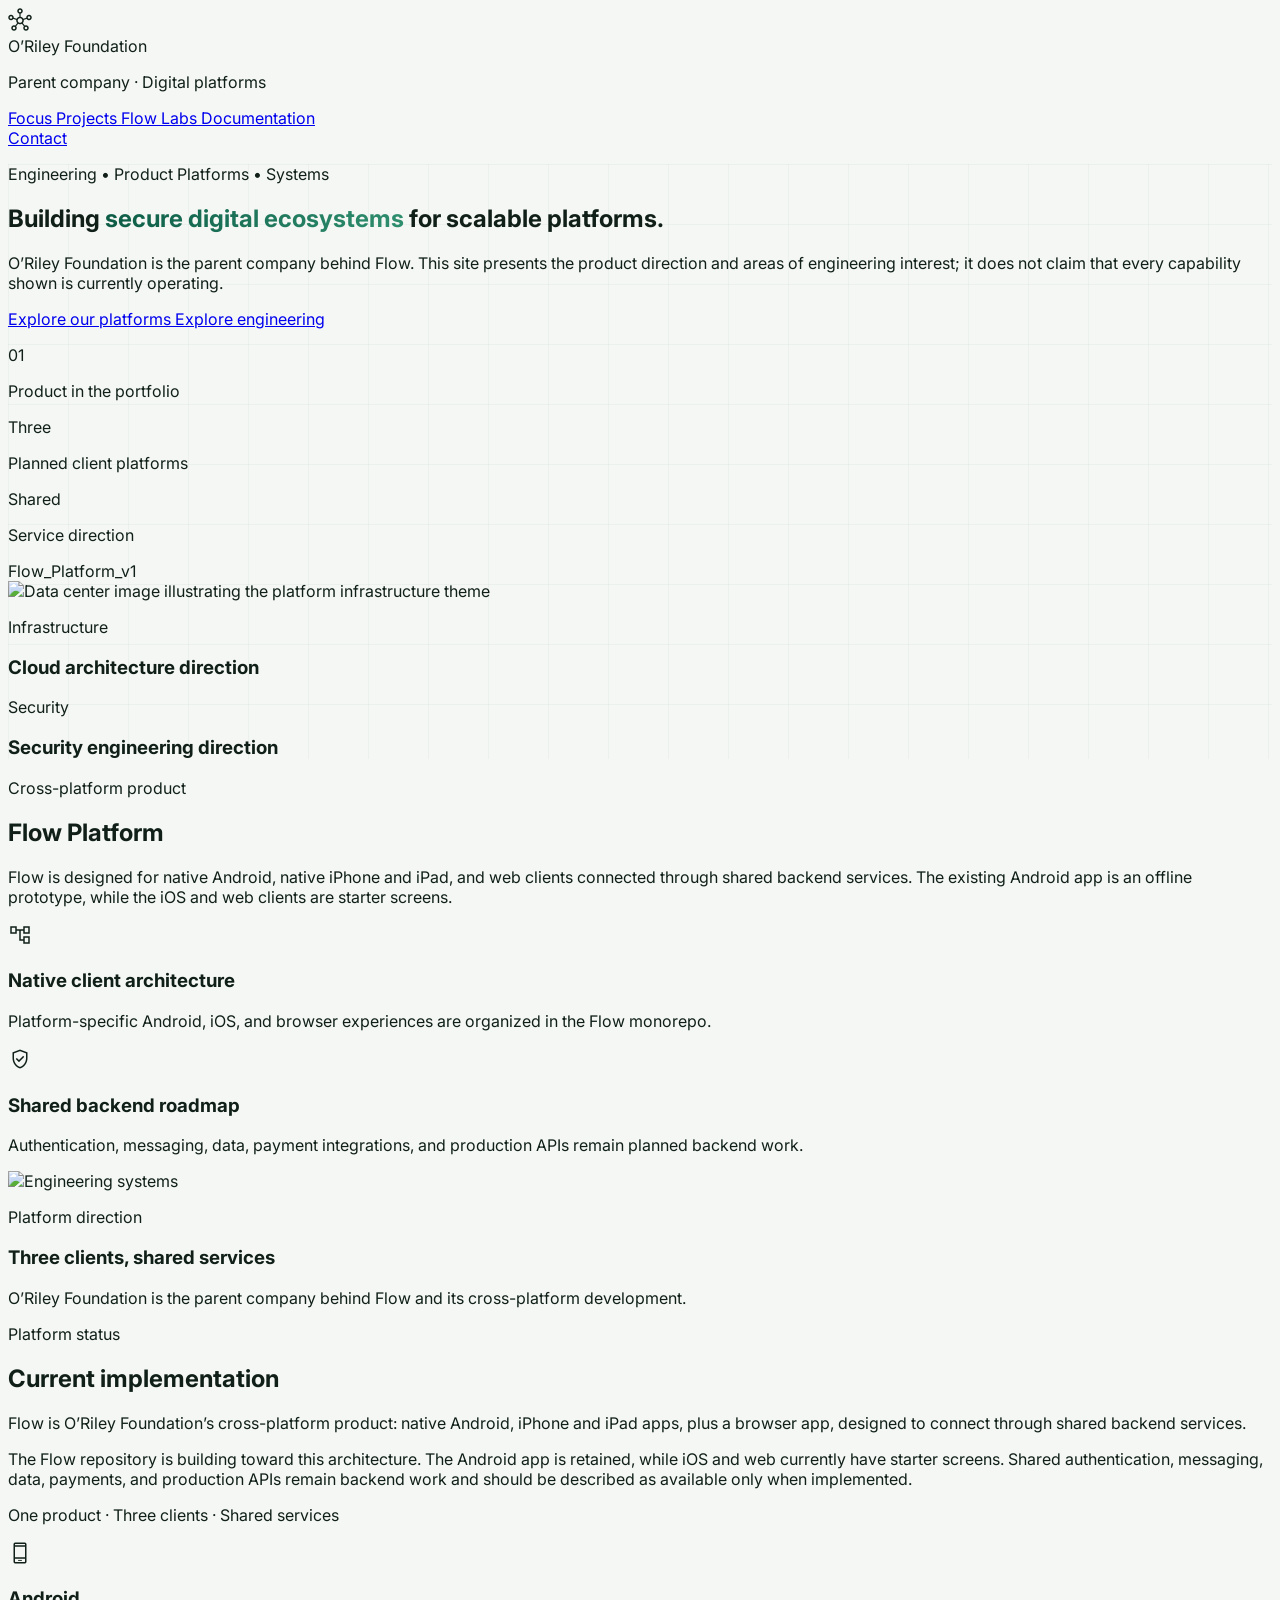
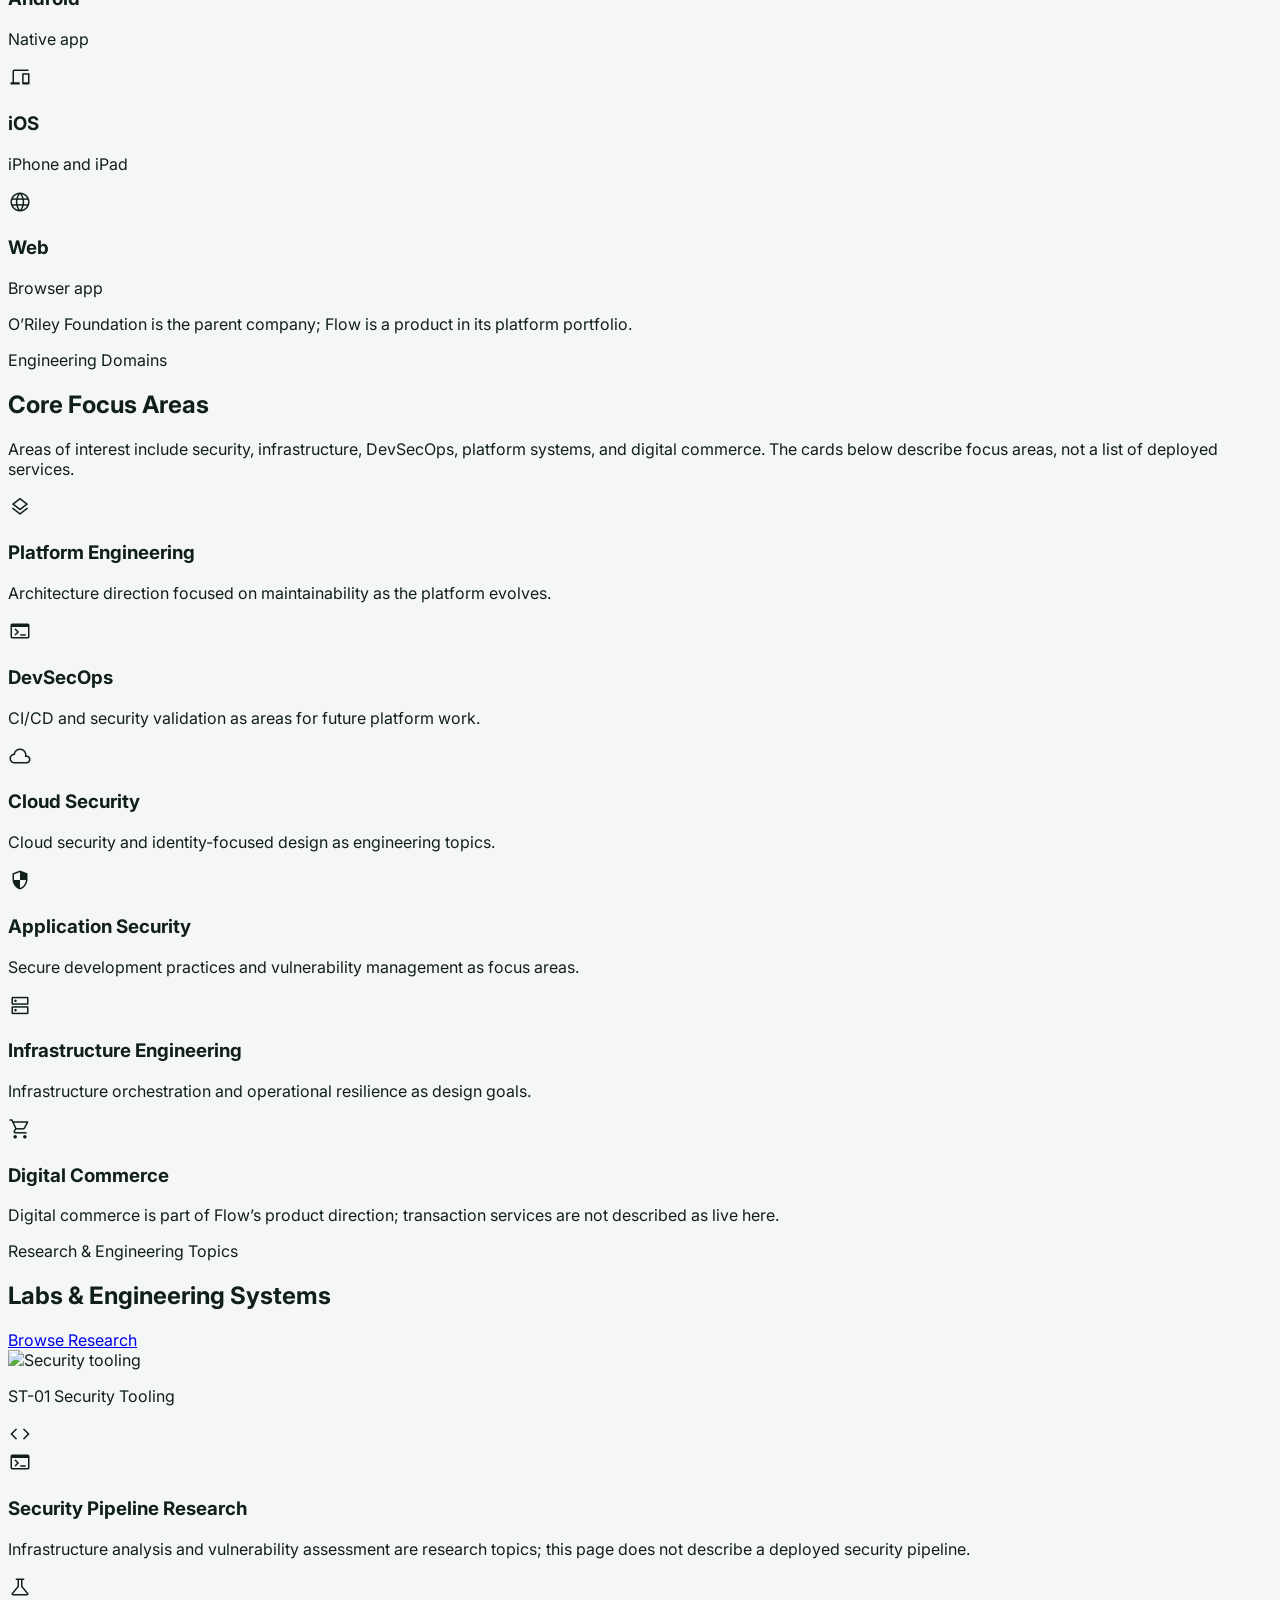
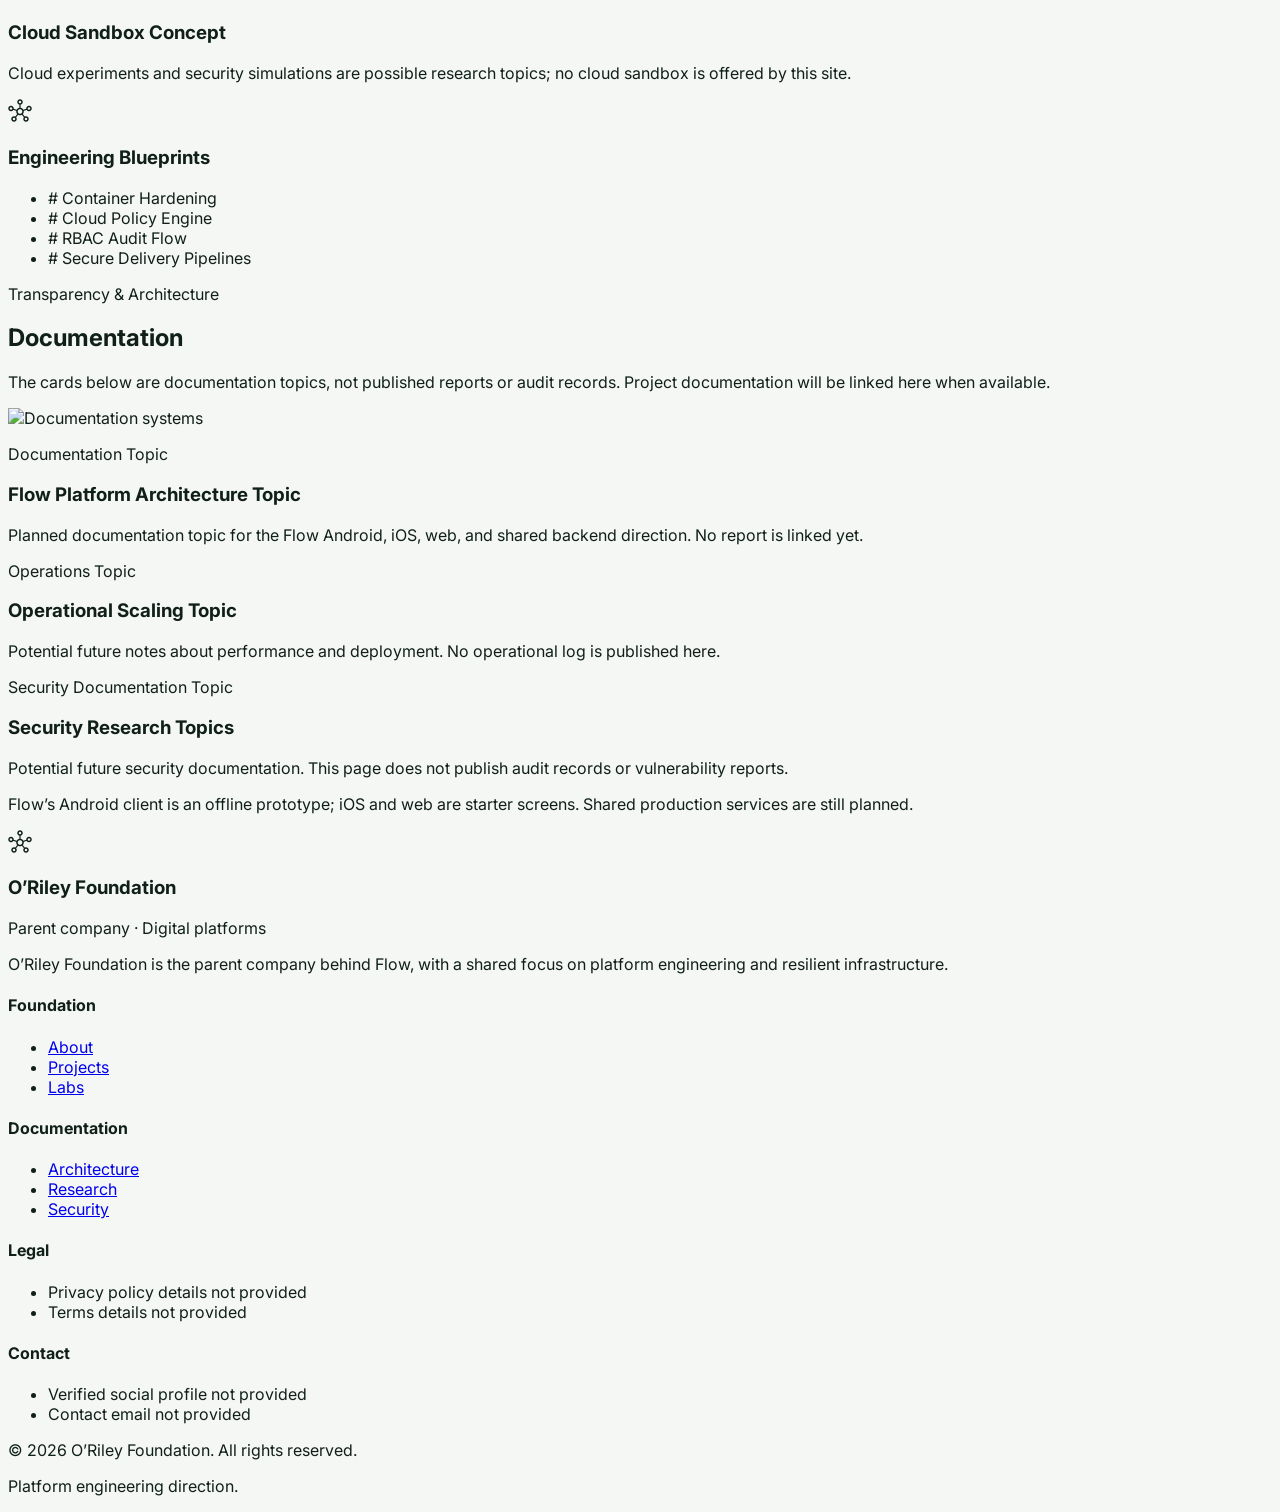
==== commit 0fe2e94a: "Update platform site branding to Flow" ====
--- a/index.html
+++ b/index.html
@@ -8,13 +8,13 @@
 
 <meta
   name="description"
-  content="O’Riley Foundation is the parent company behind Ryvo. Explore the product direction, platform architecture, and engineering focus areas."
+  content="O’Riley Foundation is the parent company behind Flow. Explore the product direction, platform architecture, and engineering focus areas."
 />
 <link rel="canonical" href="https://www.orileyplatforms.com/" />
 <link rel="icon" type="image/svg+xml" href="/favicon.svg" />
 <meta property="og:type" content="website" />
-<meta property="og:title" content="O’Riley Foundation | Parent Company behind Ryvo" />
-<meta property="og:description" content="Explore O’Riley Foundation’s Ryvo product direction, platform architecture, and engineering focus areas." />
+<meta property="og:title" content="O’Riley Foundation | Parent Company behind Flow" />
+<meta property="og:description" content="Explore O’Riley Foundation’s Flow product direction, platform architecture, and engineering focus areas." />
 <meta property="og:url" content="https://www.orileyplatforms.com/" />
 <meta property="og:image" content="https://www.orileyplatforms.com/social-preview.svg" />
 
@@ -176,7 +176,7 @@
 </a>
 
 <a href="#ryvo" class="hover:text-primary transition">
-Ryvo
+Flow
 </a>
 
 <a href="#labs" class="hover:text-primary transition">
@@ -237,7 +237,7 @@
 
 <p class="text-lg text-muted leading-relaxed max-w-xl mb-10">
 
-O’Riley Foundation is the parent company behind Ryvo. This site presents the product direction and areas of engineering interest; it does not claim that every capability shown is currently operating.
+O’Riley Foundation is the parent company behind Flow. This site presents the product direction and areas of engineering interest; it does not claim that every capability shown is currently operating.
 
 </p>
 
@@ -306,7 +306,7 @@
 <div class="w-3 h-3 rounded-full bg-white/20"></div>
 
 <div class="ml-5 text-[11px] text-white/40 font-mono uppercase tracking-widest">
-Ryvo_Platform_v1
+Flow_Platform_v1
 </div>
 
 </div>
@@ -357,7 +357,7 @@
 
 </section>
 
-<!-- RYVO PLATFORM -->
+<!-- FLOW PLATFORM -->
 
 <section id="projects" class="py-28">
 
@@ -372,12 +372,12 @@
 </p>
 
 <h2 class="text-5xl font-extrabold tracking-tight leading-tight mb-8">
-Ryvo Platform
+Flow Platform
 </h2>
 
 <p class="text-lg text-muted leading-relaxed mb-10">
 
-Ryvo is designed for native Android, native iPhone and iPad, and web clients connected through shared backend services. The existing Android app is an offline prototype, while the iOS and web clients are starter screens.
+Flow is designed for native Android, native iPhone and iPad, and web clients connected through shared backend services. The existing Android app is an offline prototype, while the iOS and web clients are starter screens.
 
 </p>
 
@@ -397,7 +397,7 @@
 </h3>
 
 <p class="text-muted">
-Platform-specific Android, iOS, and browser experiences are organized in the Ryvo monorepo.
+Platform-specific Android, iOS, and browser experiences are organized in the Flow monorepo.
 </p>
 </div>
 
@@ -446,7 +446,7 @@
 </h3>
 
 <p class="text-muted text-sm leading-relaxed">
-O’Riley Foundation is the parent company behind Ryvo and its cross-platform development.
+O’Riley Foundation is the parent company behind Flow and its cross-platform development.
 </p>
 
 </div>
@@ -459,7 +459,7 @@
 
 </section>
 
-<!-- RYVO -->
+<!-- FLOW -->
 
 <section id="ryvo" class="py-24 bg-white border-y border-line">
 <div class="max-w-7xl mx-auto px-6 lg:px-10">
@@ -467,8 +467,8 @@
 <div>
 <p class="uppercase tracking-[0.25em] text-primary text-xs font-bold mb-5">Platform status</p>
 <h2 class="text-5xl font-extrabold tracking-tight leading-tight mb-6">Current implementation</h2>
-<p class="text-lg text-muted leading-relaxed mb-8">Ryvo is O’Riley Foundation’s cross-platform product: native Android, iPhone and iPad apps, plus a browser app, designed to connect through shared backend services.</p>
-<p class="text-sm text-muted leading-relaxed">The Ryvo repository is building toward this architecture. The Android app is retained, while iOS and web currently have starter screens. Shared authentication, messaging, data, payments, and production APIs remain backend work and should be described as available only when implemented.</p>
+<p class="text-lg text-muted leading-relaxed mb-8">Flow is O’Riley Foundation’s cross-platform product: native Android, iPhone and iPad apps, plus a browser app, designed to connect through shared backend services.</p>
+<p class="text-sm text-muted leading-relaxed">The Flow repository is building toward this architecture. The Android app is retained, while iOS and web currently have starter screens. Shared authentication, messaging, data, payments, and production APIs remain backend work and should be described as available only when implemented.</p>
 </div>
 <div class="bg-bg rounded-[2rem] p-8 lg:p-10 border border-line shadow-soft">
 <p class="uppercase tracking-[0.2em] text-primary text-xs font-bold mb-6">One product · Three clients · Shared services</p>
@@ -477,7 +477,7 @@
 <div class="bg-white rounded-2xl p-5 border border-line"><span class="material-symbols-outlined text-primary">devices</span><h3 class="font-bold mt-3">iOS</h3><p class="text-sm text-muted mt-2">iPhone and iPad</p></div>
 <div class="bg-white rounded-2xl p-5 border border-line"><span class="material-symbols-outlined text-primary">language</span><h3 class="font-bold mt-3">Web</h3><p class="text-sm text-muted mt-2">Browser app</p></div>
 </div>
-<p class="text-sm text-muted mt-6">O’Riley Foundation is the parent company; Ryvo is a product in its platform portfolio.</p>
+<p class="text-sm text-muted mt-6">O’Riley Foundation is the parent company; Flow is a product in its platform portfolio.</p>
 </div>
 </div>
 </div>
@@ -616,7 +616,7 @@
 </h3>
 
 <p class="text-white/70 leading-relaxed">
-Digital commerce is part of Ryvo’s product direction; transaction services are not described as live here.
+Digital commerce is part of Flow’s product direction; transaction services are not described as live here.
 </p>
 
 </div>
@@ -791,11 +791,11 @@
 </p>
 
 <h3 class="text-3xl font-bold mb-4">
-Ryvo Platform Architecture Topic
+Flow Platform Architecture Topic
 </h3>
 
 <p class="text-muted">
-Planned documentation topic for the Ryvo Android, iOS, web, and shared backend direction. No report is linked yet.
+Planned documentation topic for the Flow Android, iOS, web, and shared backend direction. No report is linked yet.
 </p>
 
 </div>
@@ -833,7 +833,7 @@
 </div>
 
 <div class="bg-primarySoft rounded-[2rem] p-8 border border-green-100">
-<p class="text-primary font-semibold">Ryvo’s Android client is an offline prototype; iOS and web are starter screens. Shared production services are still planned.</p>
+<p class="text-primary font-semibold">Flow’s Android client is an offline prototype; iOS and web are starter screens. Shared production services are still planned.</p>
 </div>
 
 </div>
@@ -877,7 +877,7 @@
 </div>
 
 <p class="max-w-md text-muted leading-relaxed">
-O’Riley Foundation is the parent company behind Ryvo, with a shared focus on platform engineering and resilient infrastructure.
+O’Riley Foundation is the parent company behind Flow, with a shared focus on platform engineering and resilient infrastructure.
 </p>
 
 </div>
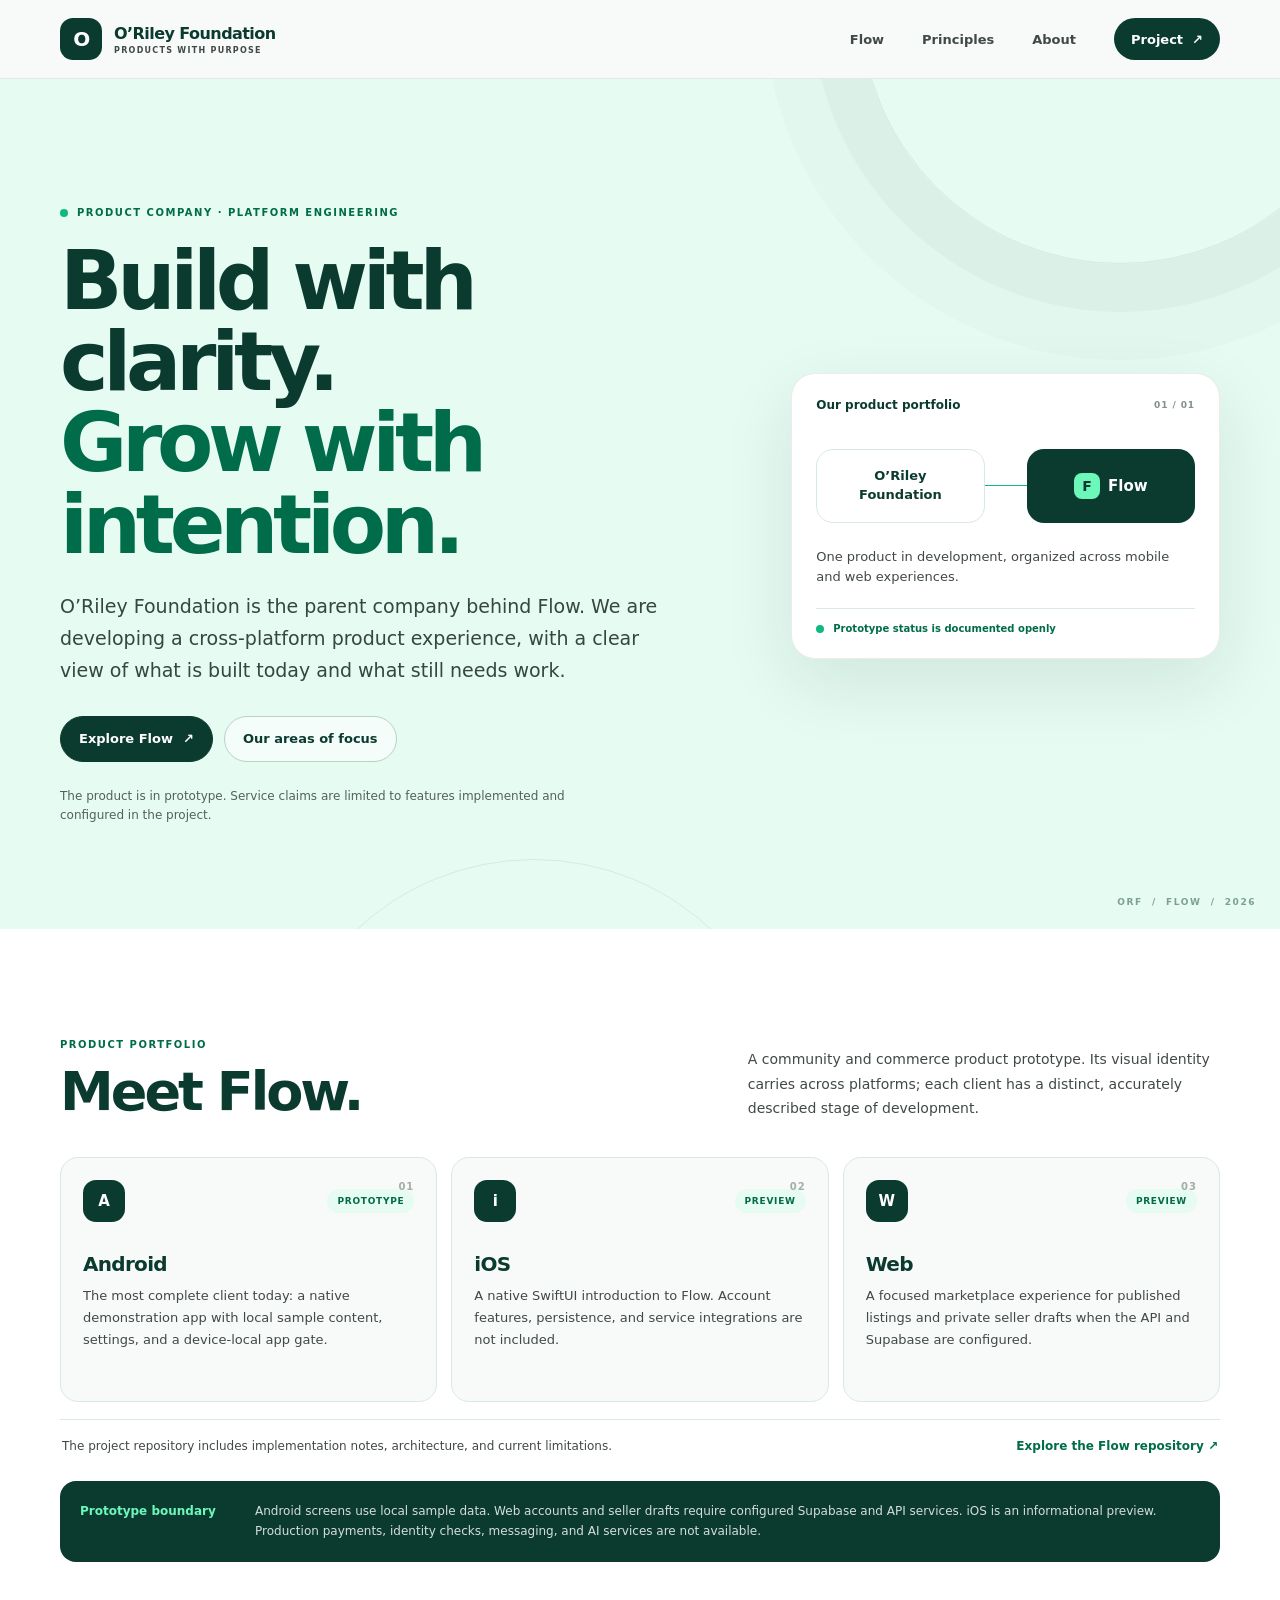
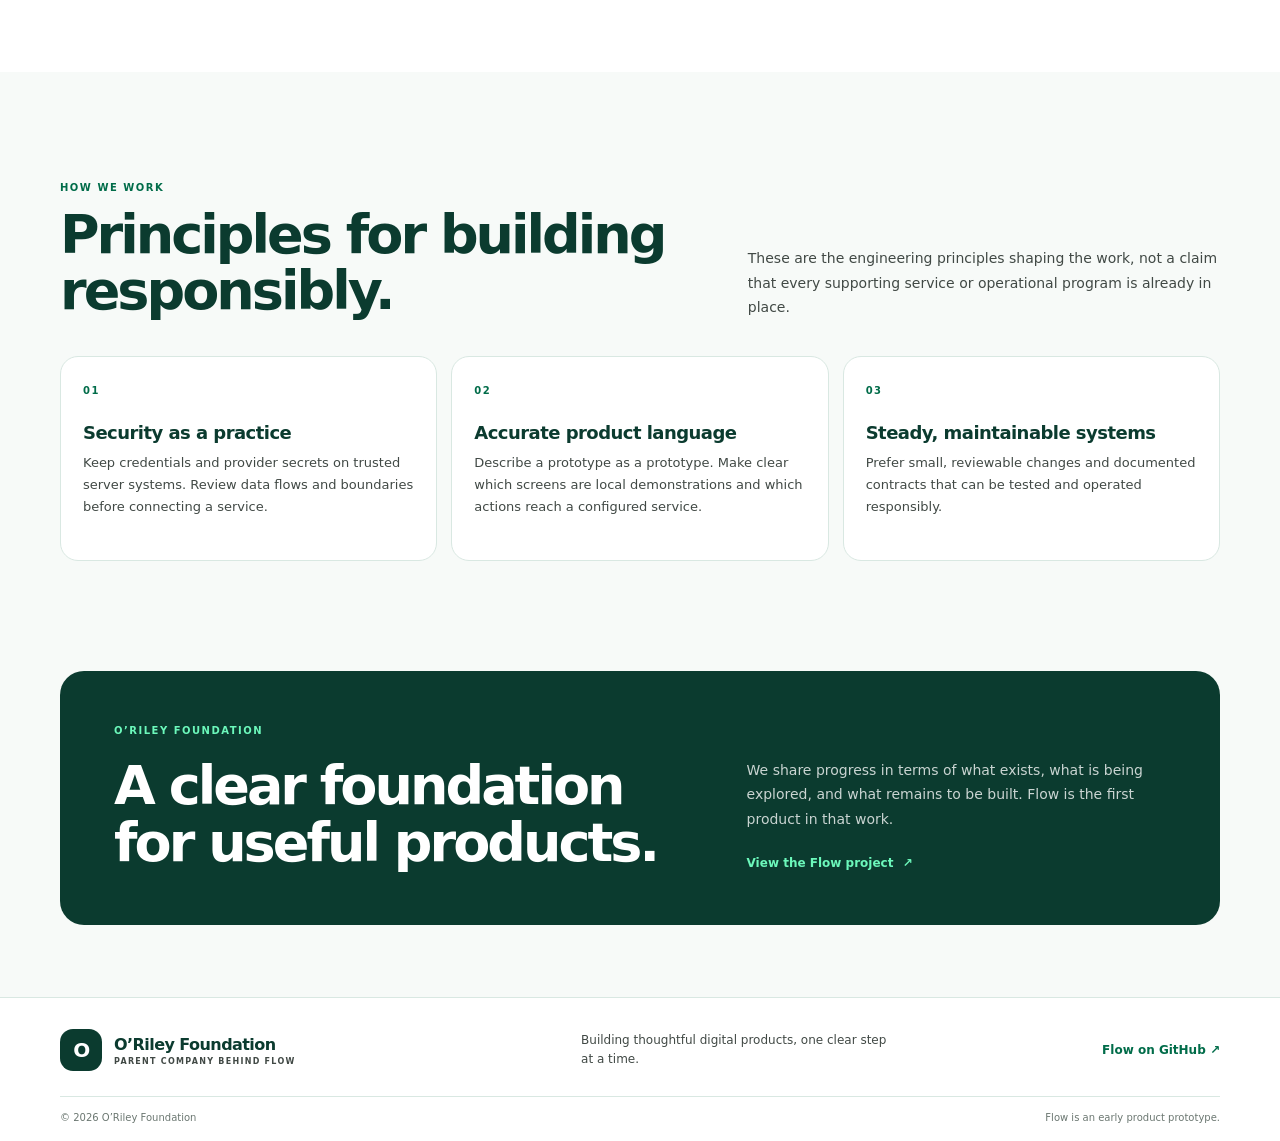
==== commit 6dd47b17: "Modernize O'Riley Foundation site with Flow brand" ====
--- a/index.html
+++ b/index.html
@@ -1,962 +1,82 @@
-<!DOCTYPE html>
-<html lang="en" class="scroll-smooth">
+<!doctype html>
+<html lang="en">
 <head>
-<meta charset="UTF-8" />
-<meta name="viewport" content="width=device-width, initial-scale=1.0" />
+  <meta charset="utf-8">
+  <meta name="viewport" content="width=device-width, initial-scale=1">
+  <meta name="theme-color" content="#f7faf8">
+  <meta name="referrer" content="strict-origin-when-cross-origin">
+  <meta name="description" content="O’Riley Foundation is the parent company behind Flow, a cross-platform product prototype from Android to web.">
+  <meta http-equiv="Content-Security-Policy" content="default-src 'self'; script-src 'self'; style-src 'self'; img-src 'self'; font-src 'self'; connect-src 'self'; object-src 'none'; base-uri 'self'; form-action 'self'; frame-src 'none'; upgrade-insecure-requests">
+  <meta property="og:type" content="website">
+  <meta property="og:title" content="O’Riley Foundation — Building with intention">
+  <meta property="og:description" content="The parent company behind Flow. A clear view of our product and engineering direction.">
+  <meta property="og:url" content="https://www.orileyplatforms.com/">
+  <meta property="og:image" content="https://www.orileyplatforms.com/social-preview.svg">
+  <link rel="canonical" href="https://www.orileyplatforms.com/">
+  <link rel="icon" type="image/svg+xml" href="/favicon.svg">
+  <link rel="stylesheet" href="./styles/site.css">
+  <title>O’Riley Foundation — Building with intention</title>
+  <script type="module" src="./src/site.js"></script>
+</head>
+<body>
+  <a class="skip-link" href="#main">Skip to content</a>
+  <foundation-header></foundation-header>
 
-<title>O’Riley Foundation | Parent Company and Digital Platforms</title>
+  <main id="main">
+    <section class="hero" id="top" aria-labelledby="hero-title">
+      <div class="container hero-grid">
+        <div class="hero-copy">
+          <p class="eyebrow"><span class="status-dot" aria-hidden="true"></span>Product company · Platform engineering</p>
+          <h1 id="hero-title">Build with clarity.<br><span>Grow with intention.</span></h1>
+          <p class="lede">O’Riley Foundation is the parent company behind Flow. We are developing a cross-platform product experience, with a clear view of what is built today and what still needs work.</p>
+          <div class="hero-actions">
+            <a class="button primary" href="#flow">Explore Flow <span aria-hidden="true">↗</span></a>
+            <a class="button secondary" href="#focus">Our areas of focus</a>
+          </div>
+          <p class="hero-footnote">The product is in prototype. Service claims are limited to features implemented and configured in the project.</p>
+        </div>
 
-<meta
-  name="description"
-  content="O’Riley Foundation is the parent company behind Flow. Explore the product direction, platform architecture, and engineering focus areas."
-/>
-<link rel="canonical" href="https://www.orileyplatforms.com/" />
-<link rel="icon" type="image/svg+xml" href="/favicon.svg" />
-<meta property="og:type" content="website" />
-<meta property="og:title" content="O’Riley Foundation | Parent Company behind Flow" />
-<meta property="og:description" content="Explore O’Riley Foundation’s Flow product direction, platform architecture, and engineering focus areas." />
-<meta property="og:url" content="https://www.orileyplatforms.com/" />
-<meta property="og:image" content="https://www.orileyplatforms.com/social-preview.svg" />
+        <aside class="hero-panel" aria-label="O’Riley Foundation and Flow relationship">
+          <div class="panel-topline"><span class="panel-label">Our product portfolio</span><span class="panel-index">01 / 01</span></div>
+          <div class="relationship-mark" aria-hidden="true"><span class="foundation-node">O’Riley<br>Foundation</span><span class="relationship-line"></span><span class="flow-node"><span class="flow-mark">F</span><span>Flow</span></span></div>
+          <p class="panel-caption">One product in development, organized across mobile and web experiences.</p>
+          <div class="panel-divider"></div>
+          <div class="panel-status"><span class="status-dot" aria-hidden="true"></span><span>Prototype status is documented openly</span></div>
+        </aside>
+      </div>
+      <div class="hero-index" aria-hidden="true">ORF&nbsp; / &nbsp;FLOW&nbsp; / &nbsp;2026</div>
+    </section>
 
-<link rel="preconnect" href="https://fonts.googleapis.com">
-<link rel="preconnect" href="https://fonts.gstatic.com" crossorigin>
+    <section class="section section-white" id="flow" aria-labelledby="flow-title">
+      <div class="container">
+        <div class="section-heading">
+          <div><p class="eyebrow">Product portfolio</p><h2 id="flow-title">Meet Flow.</h2></div>
+          <p class="section-summary">A community and commerce product prototype. Its visual identity carries across platforms; each client has a distinct, accurately described stage of development.</p>
+        </div>
+        <flow-platforms></flow-platforms>
+        <p class="reality-note"><strong>Prototype boundary</strong><span>Android screens use local sample data. Web accounts and seller drafts require configured Supabase and API services. iOS is an informational preview. Production payments, identity checks, messaging, and AI services are not available.</span></p>
+      </div>
+    </section>
 
-<link
-  href="https://fonts.googleapis.com/css2?family=Inter:wght@400;500;600;700;800&display=swap"
-  rel="stylesheet"
-/>
+    <section class="section" id="focus" aria-labelledby="focus-title">
+      <div class="container">
+        <div class="section-heading">
+          <div><p class="eyebrow">How we work</p><h2 id="focus-title">Principles for building responsibly.</h2></div>
+          <p class="section-summary">These are the engineering principles shaping the work, not a claim that every supporting service or operational program is already in place.</p>
+        </div>
+        <foundation-principles></foundation-principles>
+      </div>
+    </section>
 
-<link
-  href="https://fonts.googleapis.com/css2?family=Material+Symbols+Outlined:wght,FILL@100..700,0..1"
-  rel="stylesheet"
-/>
+    <section class="closing-section" aria-labelledby="closing-title">
+      <div class="container closing-panel">
+        <div><p class="eyebrow eyebrow-light">O’Riley Foundation</p><h2 id="closing-title">A clear foundation<br>for useful products.</h2></div>
+        <div class="closing-copy"><p>We share progress in terms of what exists, what is being explored, and what remains to be built. Flow is the first product in that work.</p><a class="text-link" href="https://github.com/elvkun/ryvo-hardened" target="_blank" rel="noopener noreferrer">View the Flow project <span aria-hidden="true">↗</span></a></div>
+      </div>
+    </section>
+  </main>
 
-<script src="https://cdn.tailwindcss.com"></script>
-
-<script>
-tailwind.config = {
-  theme: {
-    extend: {
-      colors: {
-        bg: "#f5f7f4",
-        panel: "#ffffff",
-        primary: "#0d5c46",
-        primarySoft: "#dff3ea",
-        dark: "#102019",
-        muted: "#61706a",
-        line: "#dde5df",
-        accent: "#1f8f6a",
-        surface: "#eef2ef",
-      },
-
-      boxShadow: {
-        soft: "0 10px 30px rgba(0,0,0,0.04)",
-        lift: "0 20px 60px rgba(13,92,70,0.12)",
-      },
-
-      borderRadius: {
-        xl2: "1.3rem",
-      }
-    }
-  }
-}
-</script>
-
-<style>
-body{
-  font-family:'Inter',sans-serif;
-  background:#f5f7f4;
-  color:#102019;
-}
-
-.glow{
-  position:absolute;
-  width:500px;
-  height:500px;
-  border-radius:9999px;
-  filter:blur(120px);
-  opacity:.12;
-  z-index:0;
-}
-
-.hero-grid{
-  background-image:
-  linear-gradient(rgba(13,92,70,.04) 1px, transparent 1px),
-  linear-gradient(90deg, rgba(13,92,70,.04) 1px, transparent 1px);
-
-  background-size:60px 60px;
-}
-
-.card-hover{
-  transition:all .4s ease;
-}
-
-.card-hover:hover{
-  transform:translateY(-6px);
-  box-shadow:0 20px 60px rgba(13,92,70,.12);
-}
-
-.text-gradient{
-  background:linear-gradient(to right,#0d5c46,#2f8f6f);
-  -webkit-background-clip:text;
-  -webkit-text-fill-color:transparent;
-}
-
-.fade-in{
-  animation:fade .9s ease forwards;
-}
-
-@keyframes fade{
-  from{
-    opacity:0;
-    transform:translateY(20px);
-  }
-  to{
-    opacity:1;
-    transform:translateY(0);
-  }
-}
-
-.material-symbols-outlined{
-  font-variation-settings:
-  'FILL' 0,
-  'wght' 300,
-  'GRAD' 0,
-  'opsz' 24;
-}
-
-:focus-visible {
-  outline: 3px solid #0d5c46;
-  outline-offset: 4px;
-}
-</style>
-</head>
-
-<body class="overflow-x-hidden">
-
-<!-- BACKGROUND GLOWS -->
-
-<div class="glow bg-emerald-400 top-[-120px] left-[-100px]"></div>
-<div class="glow bg-green-200 right-[-120px] top-[300px]"></div>
-
-<!-- NAVBAR -->
-
-<header class="sticky top-0 z-50 backdrop-blur-xl bg-white/70 border-b border-line">
-
-<div class="max-w-7xl mx-auto px-6 lg:px-10">
-
-<div class="flex items-center justify-between py-6">
-
-<div class="flex items-center gap-3">
-
-<div class="w-10 h-10 rounded-2xl bg-primary text-white flex items-center justify-center shadow-soft">
-<span class="material-symbols-outlined">hub</span>
-</div>
-
-<div>
-<div class="font-bold text-lg tracking-tight">
-O’Riley Foundation
-</div>
-
-<p class="text-xs text-muted">
-Parent company · Digital platforms
-</p>
-</div>
-
-</div>
-
-<nav class="hidden lg:flex items-center gap-10 text-sm font-medium">
-
-<a href="#focus" class="hover:text-primary transition">
-Focus
-</a>
-
-<a href="#projects" class="hover:text-primary transition">
-Projects
-</a>
-
-<a href="#ryvo" class="hover:text-primary transition">
-Flow
-</a>
-
-<a href="#labs" class="hover:text-primary transition">
-Labs
-</a>
-
-<a href="#docs" class="hover:text-primary transition">
-Documentation
-</a>
-
-</nav>
-
-<div class="flex items-center gap-4">
-
-<a href="#contact" class="px-5 py-3 rounded-2xl bg-primary text-white font-semibold shadow-soft hover:shadow-lift transition focus-visible:outline focus-visible:outline-2 focus-visible:outline-offset-4 focus-visible:outline-primary">
-Contact
-</a>
-
-</div>
-
-</div>
-
-</div>
-
-</header>
-
-<!-- HERO -->
-
-<section id="about" class="relative overflow-hidden hero-grid">
-
-<div class="max-w-7xl mx-auto px-6 lg:px-10 pt-24 lg:pt-36 pb-24 relative z-10">
-
-<div class="grid lg:grid-cols-2 gap-20 items-center">
-
-<!-- LEFT -->
-
-<div class="fade-in">
-
-<div class="inline-flex items-center gap-2 px-4 py-2 rounded-full bg-primarySoft border border-green-100 mb-8">
-
-<div class="w-2 h-2 rounded-full bg-accent"></div>
-
-<p class="text-xs font-bold uppercase tracking-[0.2em] text-primary">
-Engineering • Product Platforms • Systems
-</p>
-
-</div>
-
-<h1 class="text-5xl md:text-7xl font-extrabold leading-[0.95] tracking-tight mb-8">
-
-Building
-<span class="text-gradient">
-secure digital ecosystems
-</span>
-for scalable platforms.
-
-</h1>
-
-<p class="text-lg text-muted leading-relaxed max-w-xl mb-10">
-
-O’Riley Foundation is the parent company behind Flow. This site presents the product direction and areas of engineering interest; it does not claim that every capability shown is currently operating.
-
-</p>
-
-<div class="flex flex-wrap gap-4">
-
-<a href="#projects" class="px-7 py-4 rounded-2xl bg-primary text-white font-semibold shadow-soft hover:shadow-lift transition">
-Explore our platforms
-</a>
-
-<a href="#focus" class="px-7 py-4 rounded-2xl border border-line bg-white hover:bg-surface transition font-semibold">
-Explore engineering
-</a>
-
-</div>
-
-<!-- STATS -->
-
-<div class="grid grid-cols-3 gap-6 mt-16">
-
-<div>
-<p class="text-4xl font-extrabold text-primary">
-01
-</p>
-
-<p class="text-sm text-muted mt-2">
-Product in the portfolio
-</p>
-</div>
-
-<div>
-<p class="text-4xl font-extrabold text-primary">
-Three
-</p>
-
-<p class="text-sm text-muted mt-2">
-Planned client platforms
-</p>
-</div>
-
-<div>
-<p class="text-4xl font-extrabold text-primary">
-Shared
-</p>
-
-<p class="text-sm text-muted mt-2">
-Service direction
-</p>
-</div>
-
-</div>
-
-</div>
-
-<!-- RIGHT -->
-
-<div class="relative fade-in">
-
-<div class="rounded-[2rem] bg-[#0f1720] shadow-lift overflow-hidden border border-white/10">
-
-<!-- WINDOW TOP -->
-
-<div class="h-12 border-b border-white/10 flex items-center px-5 gap-2">
-
-<div class="w-3 h-3 rounded-full bg-white/20"></div>
-<div class="w-3 h-3 rounded-full bg-white/20"></div>
-<div class="w-3 h-3 rounded-full bg-white/20"></div>
-
-<div class="ml-5 text-[11px] text-white/40 font-mono uppercase tracking-widest">
-Flow_Platform_v1
-</div>
-
-</div>
-
-<!-- CONTENT -->
-
-<div class="p-8 lg:p-10">
-
-<img
-src="https://images.unsplash.com/photo-1558494949-ef010cbdcc31?q=80&w=1600&auto=format&fit=crop"
-class="rounded-3xl mb-8 h-[320px] w-full object-cover"
-alt="Data center image illustrating the platform infrastructure theme"
-/>
-
-<div class="grid grid-cols-2 gap-6">
-
-<div class="bg-white/5 rounded-2xl p-5 border border-white/10">
-<p class="text-xs uppercase tracking-widest text-emerald-400 mb-2">
-Infrastructure
-</p>
-
-<h3 class="text-white font-semibold text-lg">
-Cloud architecture direction
-</h3>
-</div>
-
-<div class="bg-white/5 rounded-2xl p-5 border border-white/10">
-<p class="text-xs uppercase tracking-widest text-emerald-400 mb-2">
-Security
-</p>
-
-<h3 class="text-white font-semibold text-lg">
-Security engineering direction
-</h3>
-</div>
-
-</div>
-
-</div>
-
-</div>
-
-</div>
-
-</div>
-
-</div>
-
-</section>
-
-<!-- FLOW PLATFORM -->
-
-<section id="projects" class="py-28">
-
-<div class="max-w-7xl mx-auto px-6 lg:px-10">
-
-<div class="grid lg:grid-cols-2 gap-16 items-center">
-
-<div>
-
-<p class="uppercase tracking-[0.25em] text-primary text-xs font-bold mb-5">
-Cross-platform product
-</p>
-
-<h2 class="text-5xl font-extrabold tracking-tight leading-tight mb-8">
-Flow Platform
-</h2>
-
-<p class="text-lg text-muted leading-relaxed mb-10">
-
-Flow is designed for native Android, native iPhone and iPad, and web clients connected through shared backend services. The existing Android app is an offline prototype, while the iOS and web clients are starter screens.
-
-</p>
-
-<div class="space-y-5">
-
-<div class="flex gap-4 items-start">
-
-<div class="w-12 h-12 rounded-2xl bg-primarySoft flex items-center justify-center">
-<span class="material-symbols-outlined text-primary">
-account_tree
-</span>
-</div>
-
-<div>
-<h3 class="font-bold text-lg">
-Native client architecture
-</h3>
-
-<p class="text-muted">
-Platform-specific Android, iOS, and browser experiences are organized in the Flow monorepo.
-</p>
-</div>
-
-</div>
-
-<div class="flex gap-4 items-start">
-
-<div class="w-12 h-12 rounded-2xl bg-primarySoft flex items-center justify-center">
-<span class="material-symbols-outlined text-primary">
-verified_user
-</span>
-</div>
-
-<div>
-<h3 class="font-bold text-lg">
-Shared backend roadmap
-</h3>
-
-<p class="text-muted">
-Authentication, messaging, data, payment integrations, and production APIs remain planned backend work.
-</p>
-</div>
-
-</div>
-
-</div>
-
-</div>
-
-<div class="relative">
-
-<img
-src="https://images.unsplash.com/photo-1516321318423-f06f85e504b3?q=80&w=1600&auto=format&fit=crop"
-class="rounded-[2rem] shadow-lift"
-alt="Engineering systems"
-/>
-
-<div class="absolute -bottom-10 -left-10 bg-white rounded-3xl shadow-soft p-8 border border-line max-w-sm">
-
-<p class="uppercase text-xs tracking-widest text-primary font-bold mb-3">
-Platform direction
-</p>
-
-<h3 class="font-bold text-2xl mb-4">
-Three clients, shared services
-</h3>
-
-<p class="text-muted text-sm leading-relaxed">
-O’Riley Foundation is the parent company behind Flow and its cross-platform development.
-</p>
-
-</div>
-
-</div>
-
-</div>
-
-</div>
-
-</section>
-
-<!-- FLOW -->
-
-<section id="ryvo" class="py-24 bg-white border-y border-line">
-<div class="max-w-7xl mx-auto px-6 lg:px-10">
-<div class="grid lg:grid-cols-2 gap-14 items-center">
-<div>
-<p class="uppercase tracking-[0.25em] text-primary text-xs font-bold mb-5">Platform status</p>
-<h2 class="text-5xl font-extrabold tracking-tight leading-tight mb-6">Current implementation</h2>
-<p class="text-lg text-muted leading-relaxed mb-8">Flow is O’Riley Foundation’s cross-platform product: native Android, iPhone and iPad apps, plus a browser app, designed to connect through shared backend services.</p>
-<p class="text-sm text-muted leading-relaxed">The Flow repository is building toward this architecture. The Android app is retained, while iOS and web currently have starter screens. Shared authentication, messaging, data, payments, and production APIs remain backend work and should be described as available only when implemented.</p>
-</div>
-<div class="bg-bg rounded-[2rem] p-8 lg:p-10 border border-line shadow-soft">
-<p class="uppercase tracking-[0.2em] text-primary text-xs font-bold mb-6">One product · Three clients · Shared services</p>
-<div class="grid sm:grid-cols-3 gap-4">
-<div class="bg-white rounded-2xl p-5 border border-line"><span class="material-symbols-outlined text-primary">phone_android</span><h3 class="font-bold mt-3">Android</h3><p class="text-sm text-muted mt-2">Native app</p></div>
-<div class="bg-white rounded-2xl p-5 border border-line"><span class="material-symbols-outlined text-primary">devices</span><h3 class="font-bold mt-3">iOS</h3><p class="text-sm text-muted mt-2">iPhone and iPad</p></div>
-<div class="bg-white rounded-2xl p-5 border border-line"><span class="material-symbols-outlined text-primary">language</span><h3 class="font-bold mt-3">Web</h3><p class="text-sm text-muted mt-2">Browser app</p></div>
-</div>
-<p class="text-sm text-muted mt-6">O’Riley Foundation is the parent company; Flow is a product in its platform portfolio.</p>
-</div>
-</div>
-</div>
-</section>
-
-<!-- FOCUS -->
-
-<section id="focus" class="py-28 bg-white border-y border-line">
-
-<div class="max-w-7xl mx-auto px-6 lg:px-10">
-
-<div class="flex flex-col lg:flex-row justify-between mb-20 gap-8">
-
-<div>
-
-<p class="uppercase tracking-[0.25em] text-primary text-xs font-bold mb-5">
-Engineering Domains
-</p>
-
-<h2 class="text-5xl font-extrabold tracking-tight">
-Core Focus Areas
-</h2>
-
-</div>
-
-<p class="max-w-xl text-muted text-lg leading-relaxed">
-Areas of interest include security, infrastructure, DevSecOps, platform systems, and digital commerce. The cards below describe focus areas, not a list of deployed services.
-</p>
-
-</div>
-
-<div class="grid md:grid-cols-2 xl:grid-cols-3 gap-8">
-
-<!-- CARD -->
-
-<div class="bg-bg rounded-[2rem] p-8 border border-line shadow-soft card-hover">
-
-<div class="w-14 h-14 rounded-2xl bg-primarySoft flex items-center justify-center mb-6">
-<span class="material-symbols-outlined text-primary">
-layers
-</span>
-</div>
-
-<h3 class="text-2xl font-bold mb-4">
-Platform Engineering
-</h3>
-
-<p class="text-muted leading-relaxed">
-Architecture direction focused on maintainability as the platform evolves.
-</p>
-
-</div>
-
-<div class="bg-bg rounded-[2rem] p-8 border border-line shadow-soft card-hover">
-
-<div class="w-14 h-14 rounded-2xl bg-primarySoft flex items-center justify-center mb-6">
-<span class="material-symbols-outlined text-primary">
-terminal
-</span>
-</div>
-
-<h3 class="text-2xl font-bold mb-4">
-DevSecOps
-</h3>
-
-<p class="text-muted leading-relaxed">
-CI/CD and security validation as areas for future platform work.
-</p>
-
-</div>
-
-<div class="bg-bg rounded-[2rem] p-8 border border-line shadow-soft card-hover">
-
-<div class="w-14 h-14 rounded-2xl bg-primarySoft flex items-center justify-center mb-6">
-<span class="material-symbols-outlined text-primary">
-cloud
-</span>
-</div>
-
-<h3 class="text-2xl font-bold mb-4">
-Cloud Security
-</h3>
-
-<p class="text-muted leading-relaxed">
-Cloud security and identity-focused design as engineering topics.
-</p>
-
-</div>
-
-<div class="bg-bg rounded-[2rem] p-8 border border-line shadow-soft card-hover">
-
-<div class="w-14 h-14 rounded-2xl bg-primarySoft flex items-center justify-center mb-6">
-<span class="material-symbols-outlined text-primary">
-security
-</span>
-</div>
-
-<h3 class="text-2xl font-bold mb-4">
-Application Security
-</h3>
-
-<p class="text-muted leading-relaxed">
-Secure development practices and vulnerability management as focus areas.
-</p>
-
-</div>
-
-<div class="bg-bg rounded-[2rem] p-8 border border-line shadow-soft card-hover">
-
-<div class="w-14 h-14 rounded-2xl bg-primarySoft flex items-center justify-center mb-6">
-<span class="material-symbols-outlined text-primary">
-dns
-</span>
-</div>
-
-<h3 class="text-2xl font-bold mb-4">
-Infrastructure Engineering
-</h3>
-
-<p class="text-muted leading-relaxed">
-Infrastructure orchestration and operational resilience as design goals.
-</p>
-
-</div>
-
-<div class="bg-primary rounded-[2rem] p-8 text-white shadow-lift card-hover">
-
-<div class="w-14 h-14 rounded-2xl bg-white/10 flex items-center justify-center mb-6">
-<span class="material-symbols-outlined">
-shopping_cart
-</span>
-</div>
-
-<h3 class="text-2xl font-bold mb-4">
-Digital Commerce
-</h3>
-
-<p class="text-white/70 leading-relaxed">
-Digital commerce is part of Flow’s product direction; transaction services are not described as live here.
-</p>
-
-</div>
-
-</div>
-
-</div>
-
-</section>
-
-<!-- LABS -->
-
-<section id="labs" class="py-28">
-
-<div class="max-w-7xl mx-auto px-6 lg:px-10">
-
-<div class="flex flex-col lg:flex-row justify-between items-end gap-8 mb-20">
-
-<div>
-
-<p class="uppercase tracking-[0.25em] text-primary text-xs font-bold mb-5">
-Research & Engineering Topics
-</p>
-
-<h2 class="text-5xl font-extrabold tracking-tight">
-Labs & Engineering Systems
-</h2>
-
-</div>
-
-<a href="#docs" class="px-6 py-4 rounded-2xl border border-line bg-white hover:bg-surface transition font-semibold focus-visible:outline focus-visible:outline-2 focus-visible:outline-offset-4 focus-visible:outline-primary">
-Browse Research
-</a>
-
-</div>
-
-<div class="grid lg:grid-cols-3 gap-8">
-
-<div class="lg:col-span-2 bg-white rounded-[2rem] shadow-soft border border-line overflow-hidden">
-
-<img
-src="https://images.unsplash.com/photo-1515879218367-8466d910aaa4?q=80&w=1600&auto=format&fit=crop"
-class="h-[340px] w-full object-cover"
-alt="Security tooling"
-/>
-
-<div class="p-10">
-
-<div class="flex items-center justify-between mb-6">
-
-<p class="uppercase tracking-[0.25em] text-primary text-xs font-bold">
-ST-01 Security Tooling
-</p>
-
-<div class="flex gap-3">
-
-<div class="w-10 h-10 rounded-xl bg-primarySoft flex items-center justify-center">
-<span class="material-symbols-outlined text-primary">
-code
-</span>
-</div>
-
-<div class="w-10 h-10 rounded-xl bg-primarySoft flex items-center justify-center">
-<span class="material-symbols-outlined text-primary">
-terminal
-</span>
-</div>
-
-</div>
-
-</div>
-
-<h3 class="text-3xl font-bold mb-5">
-Security Pipeline Research
-</h3>
-
-<p class="text-muted leading-relaxed text-lg">
-Infrastructure analysis and vulnerability assessment are research topics; this page does not describe a deployed security pipeline.
-</p>
-
-</div>
-
-</div>
-
-<div class="space-y-8">
-
-<div class="bg-white rounded-[2rem] p-8 shadow-soft border border-line card-hover">
-
-<div class="w-14 h-14 rounded-2xl bg-primarySoft flex items-center justify-center mb-6">
-<span class="material-symbols-outlined text-primary">
-science
-</span>
-</div>
-
-<h3 class="font-bold text-2xl mb-4">
-Cloud Sandbox Concept
-</h3>
-
-<p class="text-muted leading-relaxed">
-Cloud experiments and security simulations are possible research topics; no cloud sandbox is offered by this site.
-</p>
-
-</div>
-
-<div class="bg-primary rounded-[2rem] p-8 shadow-lift text-white card-hover">
-
-<div class="w-14 h-14 rounded-2xl bg-white/10 flex items-center justify-center mb-6">
-<span class="material-symbols-outlined">
-hub
-</span>
-</div>
-
-<h3 class="font-bold text-2xl mb-4">
-Engineering Blueprints
-</h3>
-
-<ul class="space-y-4 text-sm uppercase tracking-widest text-white/70">
-
-<li># Container Hardening</li>
-<li># Cloud Policy Engine</li>
-<li># RBAC Audit Flow</li>
-<li># Secure Delivery Pipelines</li>
-
-</ul>
-
-</div>
-
-</div>
-
-</div>
-
-</div>
-
-</section>
-
-<!-- DOCUMENTATION -->
-
-<section id="docs" class="py-28 bg-white border-t border-line">
-
-<div class="max-w-7xl mx-auto px-6 lg:px-10">
-
-<div class="grid lg:grid-cols-2 gap-20 items-start">
-
-<div>
-
-<p class="uppercase tracking-[0.25em] text-primary text-xs font-bold mb-5">
-Transparency & Architecture
-</p>
-
-<h2 class="text-5xl font-extrabold tracking-tight mb-8">
-Documentation
-</h2>
-
-<p class="text-lg text-muted leading-relaxed mb-12">
-The cards below are documentation topics, not published reports or audit records. Project documentation will be linked here when available.
-</p>
-
-<img
-src="https://images.unsplash.com/photo-1451187580459-43490279c0fa?q=80&w=1600&auto=format&fit=crop"
-class="rounded-[2rem] shadow-soft"
-alt="Documentation systems"
-/>
-
-</div>
-
-<div class="space-y-5">
-
-<div class="bg-bg rounded-[2rem] p-8 border border-line card-hover">
-
-<p class="uppercase text-xs tracking-widest text-primary font-bold mb-3">
-Documentation Topic
-</p>
-
-<h3 class="text-3xl font-bold mb-4">
-Flow Platform Architecture Topic
-</h3>
-
-<p class="text-muted">
-Planned documentation topic for the Flow Android, iOS, web, and shared backend direction. No report is linked yet.
-</p>
-
-</div>
-
-<div class="bg-bg rounded-[2rem] p-8 border border-line card-hover">
-
-<p class="uppercase text-xs tracking-widest text-primary font-bold mb-3">
-Operations Topic
-</p>
-
-<h3 class="text-3xl font-bold mb-4">
-Operational Scaling Topic
-</h3>
-
-<p class="text-muted">
-Potential future notes about performance and deployment. No operational log is published here.
-</p>
-
-</div>
-
-<div class="bg-bg rounded-[2rem] p-8 border border-line card-hover">
-
-<p class="uppercase text-xs tracking-widest text-primary font-bold mb-3">
-Security Documentation Topic
-</p>
-
-<h3 class="text-3xl font-bold mb-4">
-Security Research Topics
-</h3>
-
-<p class="text-muted">
-Potential future security documentation. This page does not publish audit records or vulnerability reports.
-</p>
-
-</div>
-
-<div class="bg-primarySoft rounded-[2rem] p-8 border border-green-100">
-<p class="text-primary font-semibold">Flow’s Android client is an offline prototype; iOS and web are starter screens. Shared production services are still planned.</p>
-</div>
-
-</div>
-
-</div>
-
-</div>
-
-</section>
-
-<!-- FOOTER -->
-
-<footer id="contact" class="py-20">
-
-<div class="max-w-7xl mx-auto px-6 lg:px-10">
-
-<div class="grid lg:grid-cols-2 gap-12 items-start">
-
-<div>
-
-<div class="flex items-center gap-3 mb-6">
-
-<div class="w-12 h-12 rounded-2xl bg-primary text-white flex items-center justify-center">
-<span class="material-symbols-outlined">
-hub
-</span>
-</div>
-
-<div>
-
-<h3 class="font-bold text-xl">
-O’Riley Foundation
-</h3>
-
-<p class="text-sm text-muted">
-Parent company · Digital platforms
-</p>
-
-</div>
-
-</div>
-
-<p class="max-w-md text-muted leading-relaxed">
-O’Riley Foundation is the parent company behind Flow, with a shared focus on platform engineering and resilient infrastructure.
-</p>
-
-</div>
-
-<div class="grid grid-cols-2 md:grid-cols-4 gap-10">
-
-<div>
-<h4 class="font-bold mb-5">
-Foundation
-</h4>
-
-<ul class="space-y-3 text-muted">
-
-<li><a href="#about" class="hover:text-primary">About</a></li>
-<li><a href="#projects" class="hover:text-primary">Projects</a></li>
-<li><a href="#labs" class="hover:text-primary">Labs</a></li>
-
-</ul>
-</div>
-
-<div>
-<h4 class="font-bold mb-5">
-Documentation
-</h4>
-
-<ul class="space-y-3 text-muted">
-
-<li><a href="#docs" class="hover:text-primary">Architecture</a></li>
-<li><a href="#docs" class="hover:text-primary">Research</a></li>
-<li><a href="#docs" class="hover:text-primary">Security</a></li>
-
-</ul>
-</div>
-
-<div>
-<h4 class="font-bold mb-5">
-Legal
-</h4>
-
-<ul class="space-y-3 text-muted">
-
-<li><span>Privacy policy details not provided</span></li>
-<li><span>Terms details not provided</span></li>
-
-</ul>
-</div>
-
-<div>
-<h4 class="font-bold mb-5">
-Contact
-</h4>
-
-<ul class="space-y-3 text-muted">
-
-<li><span>Verified social profile not provided</span></li>
-<li><span>Contact email not provided</span></li>
-
-</ul>
-</div>
-
-</div>
-
-</div>
-
-<div class="mt-20 pt-8 border-t border-line flex flex-col md:flex-row justify-between gap-6">
-
-<p class="text-sm text-muted">
-© 2026 O’Riley Foundation. All rights reserved.
-</p>
-
-<p class="text-sm text-muted uppercase tracking-[0.2em]">
-Platform engineering direction.
-</p>
-
-</div>
-
-</div>
-
-</footer>
-
+  <foundation-footer></foundation-footer>
+  <noscript><p class="noscript">Turn on JavaScript to load the platform and engineering cards. The company and product overview above remains available.</p></noscript>
 </body>
 </html>
--- a/styles/site.css
+++ b/styles/site.css
@@ -0,0 +1,153 @@
+:root {
+  color-scheme: light;
+  --forest: #0b3b2f;
+  --pine: #006c49;
+  --emerald: #10b981;
+  --mint-light: #6cf8bb;
+  --mint: #e6fbf2;
+  --canvas: #f7faf8;
+  --white: #fff;
+  --ink: #181c1b;
+  --muted: #414945;
+  --line: #d9e8e2;
+  --content-width: 1160px;
+  font-family: "Avenir Next", Avenir, "Segoe UI", system-ui, sans-serif;
+  font-synthesis: none;
+  text-rendering: optimizeLegibility;
+  -webkit-font-smoothing: antialiased;
+}
+
+*, *::before, *::after { box-sizing: border-box; }
+html { scroll-behavior: smooth; scroll-padding-top: 96px; }
+body { min-width: 320px; margin: 0; background: var(--canvas); color: var(--ink); }
+a { color: inherit; }
+a:focus-visible, button:focus-visible { outline: 3px solid var(--emerald); outline-offset: 4px; }
+button { font: inherit; }
+.container { width: min(calc(100% - 48px), var(--content-width)); margin-inline: auto; }
+.visually-hidden { position: absolute; overflow: hidden; width: 1px; height: 1px; clip: rect(0 0 0 0); white-space: nowrap; clip-path: inset(50%); }
+.skip-link { position: absolute; z-index: 20; top: -60px; left: 16px; padding: 12px 16px; border-radius: 8px; background: var(--forest); color: var(--white); }
+.skip-link:focus { top: 12px; }
+
+.site-header { position: sticky; z-index: 10; top: 0; border-bottom: 1px solid rgb(217 232 226 / 80%); background: rgb(247 250 248 / 94%); backdrop-filter: blur(14px); }
+.nav-shell { display: flex; min-height: 78px; align-items: center; justify-content: space-between; gap: 30px; }
+.brand { display: inline-flex; align-items: center; gap: 12px; color: var(--forest); text-decoration: none; }
+.brand-mark { display: grid; width: 42px; height: 42px; place-items: center; border-radius: 13px; background: var(--forest); color: var(--white); font-size: 20px; font-weight: 800; letter-spacing: -.07em; }
+.brand-copy { display: grid; gap: 3px; }
+.brand-name { font-size: 16px; font-weight: 760; letter-spacing: -.035em; }
+.brand-caption { color: var(--muted); font-size: 8px; font-weight: 750; letter-spacing: .16em; }
+.primary-nav { display: flex; align-items: center; gap: clamp(20px, 3vw, 38px); }
+.primary-nav a { color: var(--muted); font-size: 13px; font-weight: 650; text-decoration: none; }
+.primary-nav a:hover, .footer-link:hover { color: var(--pine); }
+.primary-nav .nav-project-link { display: inline-flex; min-height: 42px; align-items: center; gap: 9px; border-radius: 999px; padding: 0 17px; background: var(--forest); color: var(--white); }
+.primary-nav .nav-project-link:hover { background: var(--pine); color: var(--white); }
+.menu-toggle { display: none; width: 42px; height: 42px; border: 1px solid var(--line); border-radius: 12px; background: var(--white); color: var(--forest); cursor: pointer; }
+.menu-icon, .menu-icon::before, .menu-icon::after { display: block; width: 18px; height: 2px; border-radius: 2px; background: currentColor; content: ""; }
+.menu-icon { position: relative; margin: auto; }
+.menu-icon::before { position: absolute; top: -6px; }
+.menu-icon::after { position: absolute; top: 6px; }
+
+.hero { position: relative; overflow: hidden; min-height: 600px; padding: clamp(80px, 10vw, 132px) 0 104px; background: var(--mint); }
+.hero::before, .hero::after { position: absolute; width: 520px; height: 520px; border: 1px solid rgb(11 59 47 / 8%); border-radius: 50%; content: ""; pointer-events: none; }
+.hero::before { top: -335px; right: -100px; box-shadow: 0 0 0 48px rgb(11 59 47 / 3%), 0 0 0 96px rgb(11 59 47 / 2%); }
+.hero::after { right: 38%; bottom: -450px; }
+.hero-grid { position: relative; z-index: 1; display: grid; grid-template-columns: minmax(0, 1.1fr) minmax(310px, .75fr); align-items: center; gap: clamp(48px, 8vw, 112px); }
+.hero-copy { max-width: 700px; }
+.eyebrow { display: flex; align-items: center; gap: 9px; margin: 0 0 22px; color: var(--pine); font-size: 10px; font-weight: 800; letter-spacing: .15em; text-transform: uppercase; }
+.status-dot { width: 8px; height: 8px; flex: 0 0 8px; border-radius: 50%; background: var(--emerald); }
+h1, h2, h3, p { overflow-wrap: anywhere; }
+h1 { margin: 0; color: var(--forest); font-size: clamp(48px, 6.8vw, 82px); font-weight: 760; line-height: .99; letter-spacing: -.065em; }
+h1 span { color: var(--pine); }
+.lede { max-width: 610px; margin: 25px 0 0; color: #364640; font-size: clamp(16px, 1.7vw, 19px); line-height: 1.7; }
+.hero-actions { display: flex; flex-wrap: wrap; gap: 11px; margin-top: 29px; }
+.button { display: inline-flex; min-height: 46px; align-items: center; justify-content: center; gap: 10px; border: 1px solid var(--forest); border-radius: 999px; padding: 0 18px; font-size: 13px; font-weight: 700; text-decoration: none; transition: transform .16s ease, background-color .16s ease; }
+.button:hover { transform: translateY(-1px); }
+.button.primary { background: var(--forest); color: var(--white); }
+.button.primary:hover { background: var(--pine); }
+.button.secondary { border-color: #b8d2c5; background: rgb(255 255 255 / 62%); color: var(--forest); }
+.button.secondary:hover { background: var(--white); }
+.hero-footnote { max-width: 560px; margin: 25px 0 0; color: #53615b; font-size: 12px; line-height: 1.6; }
+.hero-index { position: absolute; right: 24px; bottom: 22px; color: rgb(11 59 47 / 48%); font-size: 9px; font-weight: 800; letter-spacing: .17em; }
+
+.hero-panel { max-width: 430px; justify-self: end; padding: 24px; border: 1px solid rgb(11 59 47 / 9%); border-radius: 24px; background: var(--white); box-shadow: 0 24px 70px rgb(11 59 47 / 10%); }
+.panel-topline, .platform-card-top { display: flex; align-items: center; justify-content: space-between; gap: 12px; }
+.panel-label { color: var(--forest); font-size: 12px; font-weight: 750; }
+.panel-index { color: #829088; font-size: 9px; font-weight: 700; letter-spacing: .1em; }
+.relationship-mark { display: grid; grid-template-columns: 1fr 42px 1fr; align-items: center; margin: 37px 0 24px; }
+.foundation-node, .flow-node { display: flex; min-height: 74px; align-items: center; justify-content: center; border: 1px solid var(--line); border-radius: 17px; color: var(--forest); text-align: center; }
+.foundation-node { padding: 10px; font-size: 13px; font-weight: 750; line-height: 1.4; }
+.flow-node { gap: 8px; border-color: transparent; background: var(--forest); color: var(--white); font-size: 15px; font-weight: 750; }
+.flow-mark { display: grid; width: 26px; height: 26px; place-items: center; border-radius: 8px; background: var(--mint-light); color: var(--forest); font-size: 14px; font-weight: 850; }
+.relationship-line { height: 1px; background: var(--emerald); }
+.panel-caption { margin: 0; color: var(--muted); font-size: 13px; line-height: 1.6; }
+.panel-divider { height: 1px; margin: 20px 0 14px; background: var(--line); }
+.panel-status { display: flex; align-items: center; gap: 9px; color: var(--pine); font-size: 10px; font-weight: 700; }
+
+.section { padding: clamp(70px, 9vw, 110px) 0; }
+.section-white { background: var(--white); }
+.section-heading { display: grid; grid-template-columns: minmax(0, .9fr) minmax(280px, .65fr); align-items: end; gap: 34px; margin-bottom: 36px; }
+.section-heading .eyebrow { margin-bottom: 14px; }
+h2 { max-width: 690px; margin: 0; color: var(--forest); font-size: clamp(34px, 5vw, 54px); font-weight: 740; line-height: 1.05; letter-spacing: -.055em; }
+.section-summary { max-width: 540px; margin: 0; color: var(--muted); font-size: 14px; line-height: 1.75; }
+.platform-grid { display: grid; grid-template-columns: repeat(3, minmax(0, 1fr)); gap: 14px; }
+.platform-card { position: relative; min-height: 245px; padding: 22px; border: 1px solid var(--line); border-radius: 18px; background: var(--canvas); }
+.platform-mark { display: grid; width: 42px; height: 42px; place-items: center; border-radius: 13px; background: var(--forest); color: var(--white); font-size: 15px; font-weight: 800; }
+.status-tag { border-radius: 999px; padding: 7px 10px; background: var(--mint); color: var(--pine); font-size: 9px; font-weight: 800; letter-spacing: .08em; text-transform: uppercase; }
+.card-number { position: absolute; top: 23px; right: 22px; color: #a2afa8; font-size: 10px; font-weight: 750; letter-spacing: .1em; }
+.platform-card h3 { margin: 30px 0 9px; color: var(--forest); font-size: 20px; letter-spacing: -.035em; }
+.platform-card p, .principle-card p { margin: 0; color: var(--muted); font-size: 13px; line-height: 1.7; }
+.portfolio-link-row { display: flex; align-items: center; justify-content: space-between; gap: 20px; margin-top: 17px; padding: 17px 2px 0; border-top: 1px solid var(--line); }
+.portfolio-link-row p { margin: 0; color: var(--muted); font-size: 12px; line-height: 1.6; }
+.text-link { display: inline-flex; align-items: center; gap: 9px; color: var(--pine); font-size: 12px; font-weight: 750; text-decoration: none; white-space: nowrap; }
+.text-link:hover { text-decoration: underline; text-underline-offset: 4px; }
+.reality-note { display: grid; grid-template-columns: 155px 1fr; gap: 20px; margin: 25px 0 0; padding: 20px; border-radius: 16px; background: var(--forest); color: rgb(255 255 255 / 83%); font-size: 12px; line-height: 1.7; }
+.reality-note strong { color: var(--mint-light); font-size: 12px; }
+
+.principles-grid { display: grid; grid-template-columns: repeat(3, minmax(0, 1fr)); gap: 14px; }
+.principle-card { min-height: 205px; padding: 22px; border: 1px solid var(--line); border-radius: 18px; background: var(--white); }
+.principle-number { color: var(--pine); font-size: 10px; font-weight: 850; letter-spacing: .15em; }
+.principle-card h3 { margin: 24px 0 9px; color: var(--forest); font-size: 18px; letter-spacing: -.03em; }
+
+.closing-section { padding: 0 0 72px; }
+.closing-panel { display: grid; grid-template-columns: 1fr .72fr; align-items: end; gap: 50px; padding: clamp(28px, 5vw, 54px); border-radius: 24px; background: var(--forest); }
+.eyebrow-light { color: var(--mint-light); }
+.closing-panel h2 { color: var(--white); }
+.closing-copy p { margin: 0 0 21px; color: rgb(255 255 255 / 78%); font-size: 14px; line-height: 1.75; }
+.closing-copy .text-link { color: var(--mint-light); }
+.site-footer { border-top: 1px solid var(--line); background: var(--white); }
+.footer-main { display: grid; grid-template-columns: 1fr 1fr auto; align-items: center; gap: 28px; padding-top: 31px; padding-bottom: 25px; }
+.footer-statement { max-width: 310px; margin: 0; color: var(--muted); font-size: 12px; line-height: 1.6; }
+.footer-link { color: var(--pine); font-size: 12px; font-weight: 750; text-decoration: none; }
+.footer-meta { display: flex; justify-content: space-between; gap: 20px; border-top: 1px solid var(--line); padding-top: 15px; padding-bottom: 18px; color: #6b7771; font-size: 10px; }
+.noscript { margin: 20px auto; width: min(calc(100% - 48px), var(--content-width)); color: var(--muted); font-size: 13px; }
+
+@media (max-width: 780px) {
+  .hero { min-height: 0; }
+  .hero-grid { grid-template-columns: 1fr; gap: 44px; }
+  .hero-panel { width: min(100%, 500px); justify-self: start; }
+  .section-heading { grid-template-columns: 1fr; gap: 16px; }
+  .reality-note { grid-template-columns: 1fr; gap: 6px; }
+  .closing-panel { grid-template-columns: 1fr; gap: 28px; }
+}
+@media (max-width: 620px) {
+  .container { width: min(calc(100% - 36px), var(--content-width)); }
+  .nav-shell { min-height: 70px; }
+  .brand-name { font-size: 14px; }
+  .brand-mark { width: 38px; height: 38px; }
+  .menu-toggle { display: block; }
+  .primary-nav { position: absolute; top: calc(100% + 1px); right: 0; left: 0; display: none; align-items: stretch; gap: 0; border-bottom: 1px solid var(--line); padding: 8px 18px 16px; background: var(--canvas); box-shadow: 0 12px 20px rgb(11 59 47 / 5%); }
+  .primary-nav.is-open { display: grid; }
+  .primary-nav a { padding: 14px 10px; }
+  .primary-nav .nav-project-link { justify-content: center; margin-top: 5px; }
+  .hero { padding: 68px 0 70px; }
+  h1 { font-size: clamp(43px, 13vw, 64px); }
+  .hero-actions { align-items: stretch; flex-direction: column; }
+  .hero-actions .button { width: 100%; }
+  .platform-grid, .principles-grid { grid-template-columns: 1fr; }
+  .platform-card, .principle-card { min-height: 0; }
+  .platform-card h3 { margin-top: 22px; }
+  .portfolio-link-row, .footer-meta { align-items: flex-start; flex-direction: column; }
+  .footer-main { grid-template-columns: 1fr; gap: 16px; }
+}
+@media (prefers-reduced-motion: reduce) {
+  *, *::before, *::after { scroll-behavior: auto !important; transition-duration: .01ms !important; }
+}
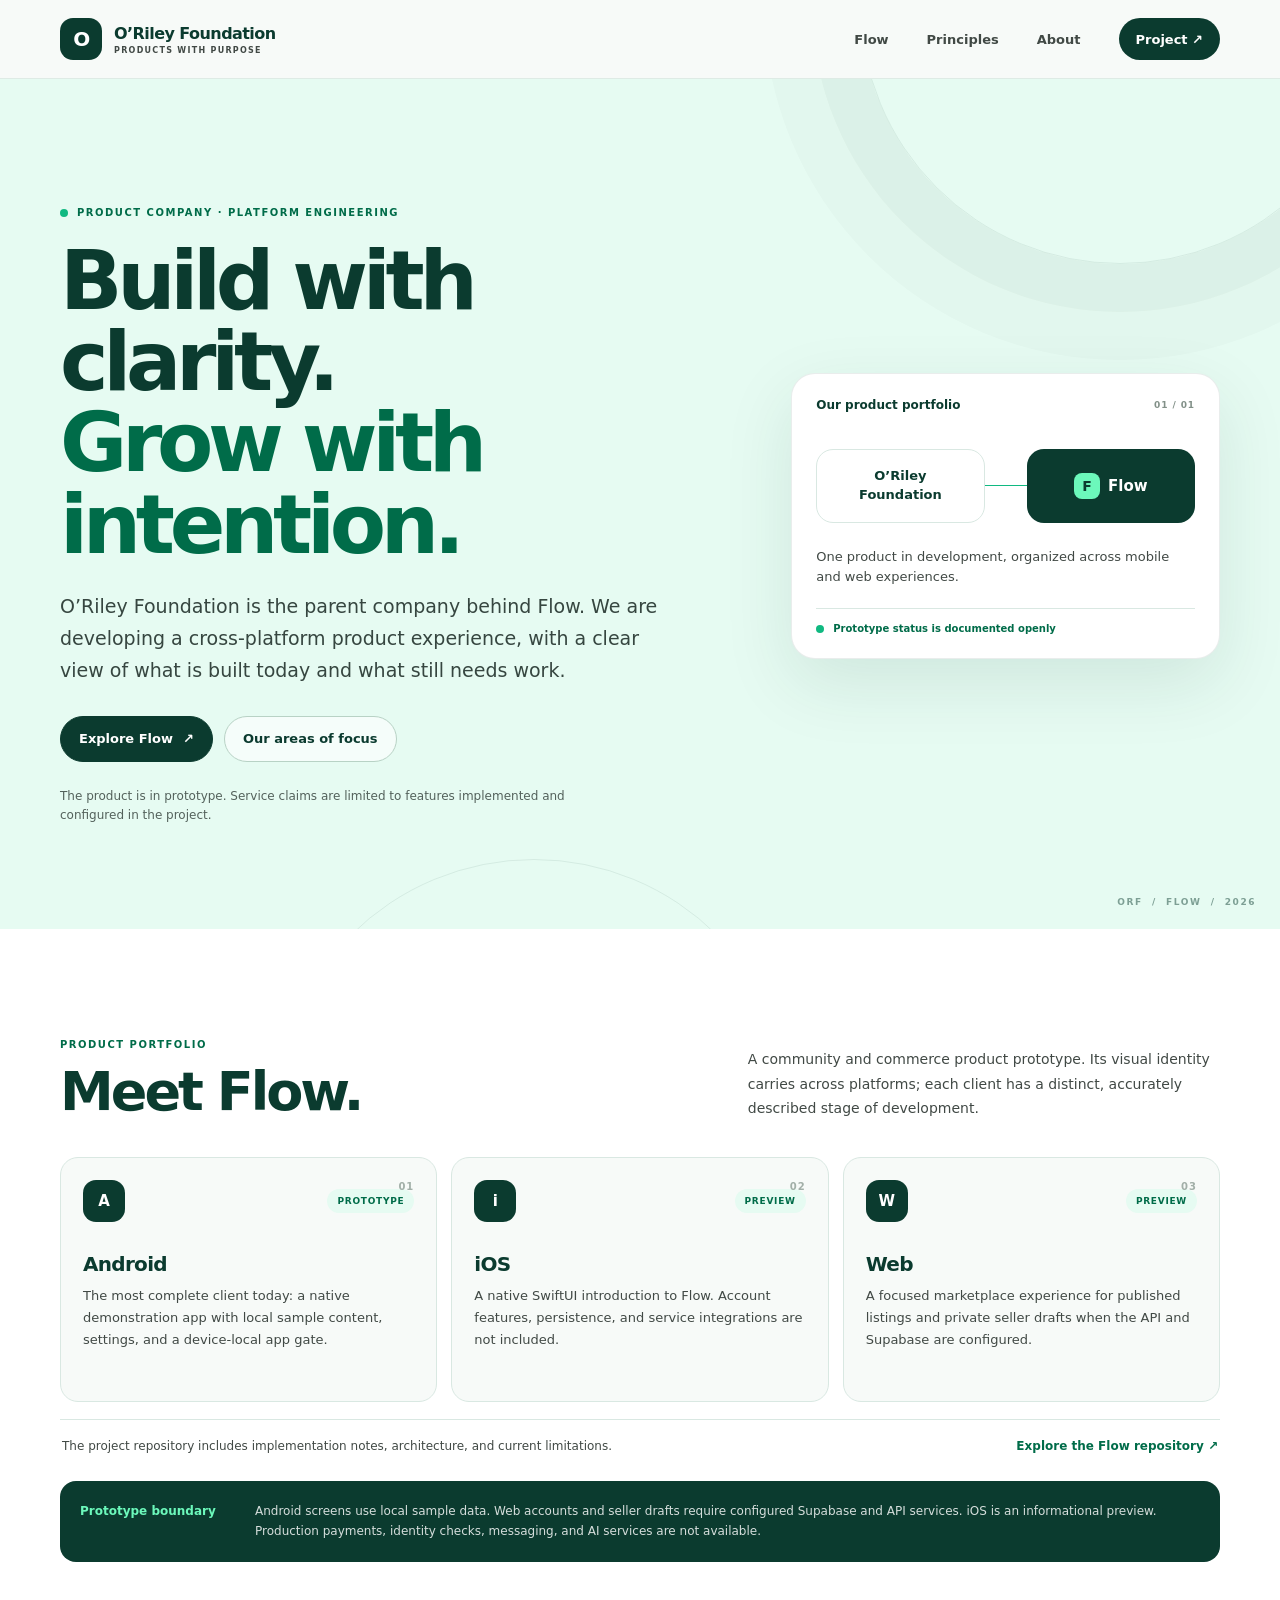
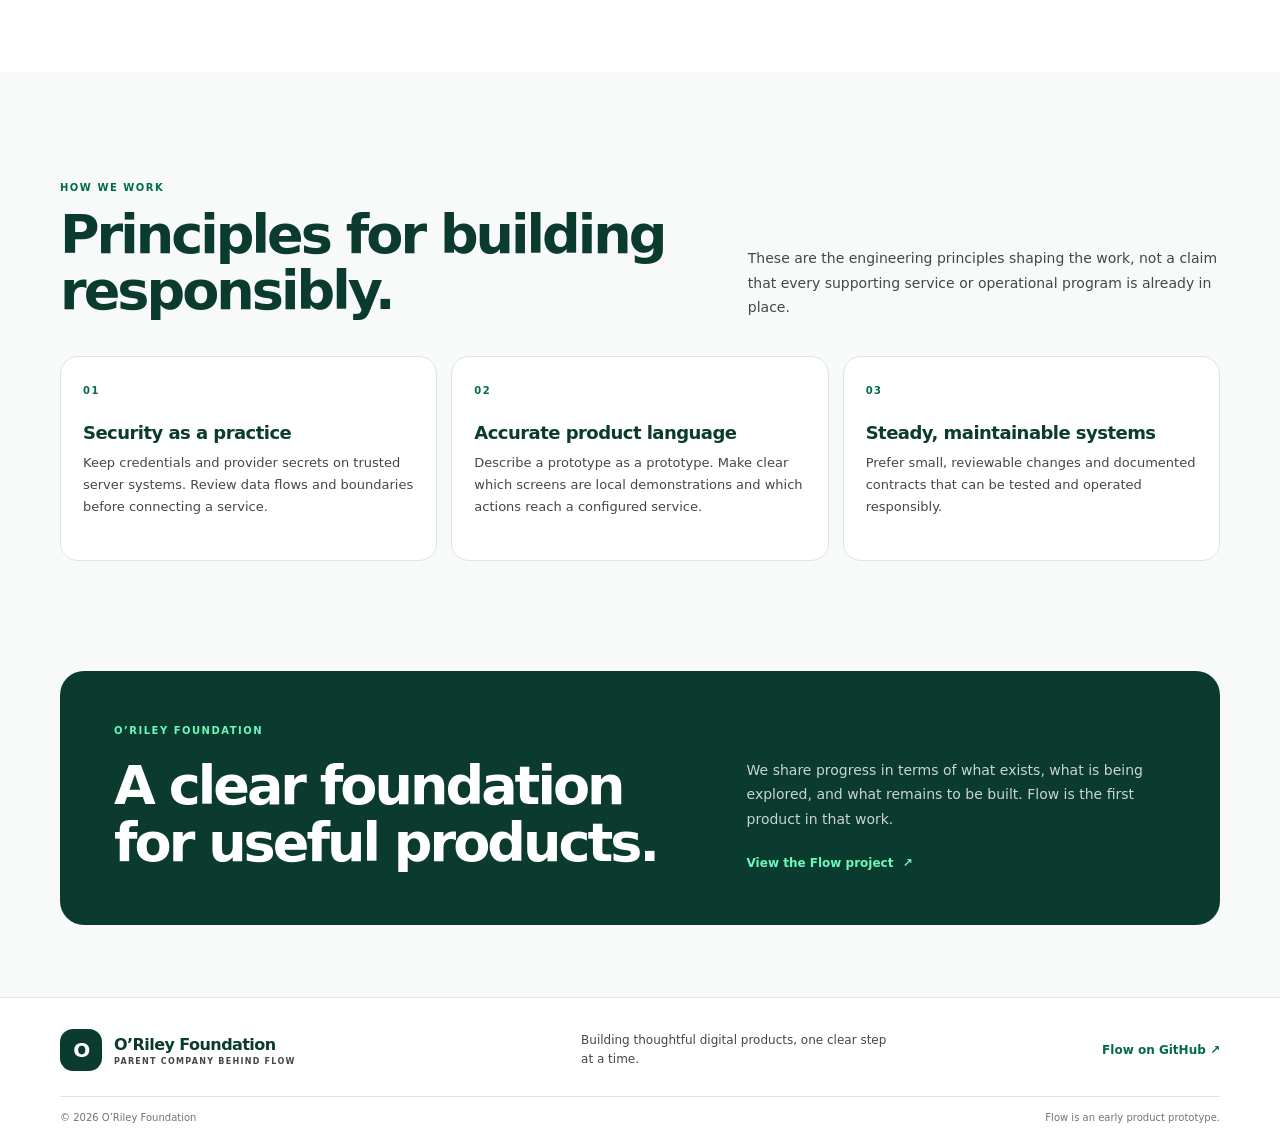
==== commit 8d5dd1b9: "Add website security scanning and tighten CSP" ====
--- a/index.html
+++ b/index.html
@@ -6,7 +6,7 @@
   <meta name="theme-color" content="#f7faf8">
   <meta name="referrer" content="strict-origin-when-cross-origin">
   <meta name="description" content="O’Riley Foundation is the parent company behind Flow, a cross-platform product prototype from Android to web.">
-  <meta http-equiv="Content-Security-Policy" content="default-src 'self'; script-src 'self'; style-src 'self'; img-src 'self'; font-src 'self'; connect-src 'self'; object-src 'none'; base-uri 'self'; form-action 'self'; frame-src 'none'; upgrade-insecure-requests">
+  <meta http-equiv="Content-Security-Policy" content="default-src 'self'; script-src 'self'; style-src 'self'; img-src 'self'; font-src 'self'; connect-src 'none'; object-src 'none'; base-uri 'self'; form-action 'none'; frame-src 'none'; upgrade-insecure-requests">
   <meta property="og:type" content="website">
   <meta property="og:title" content="O’Riley Foundation — Building with intention">
   <meta property="og:description" content="The parent company behind Flow. A clear view of our product and engineering direction.">
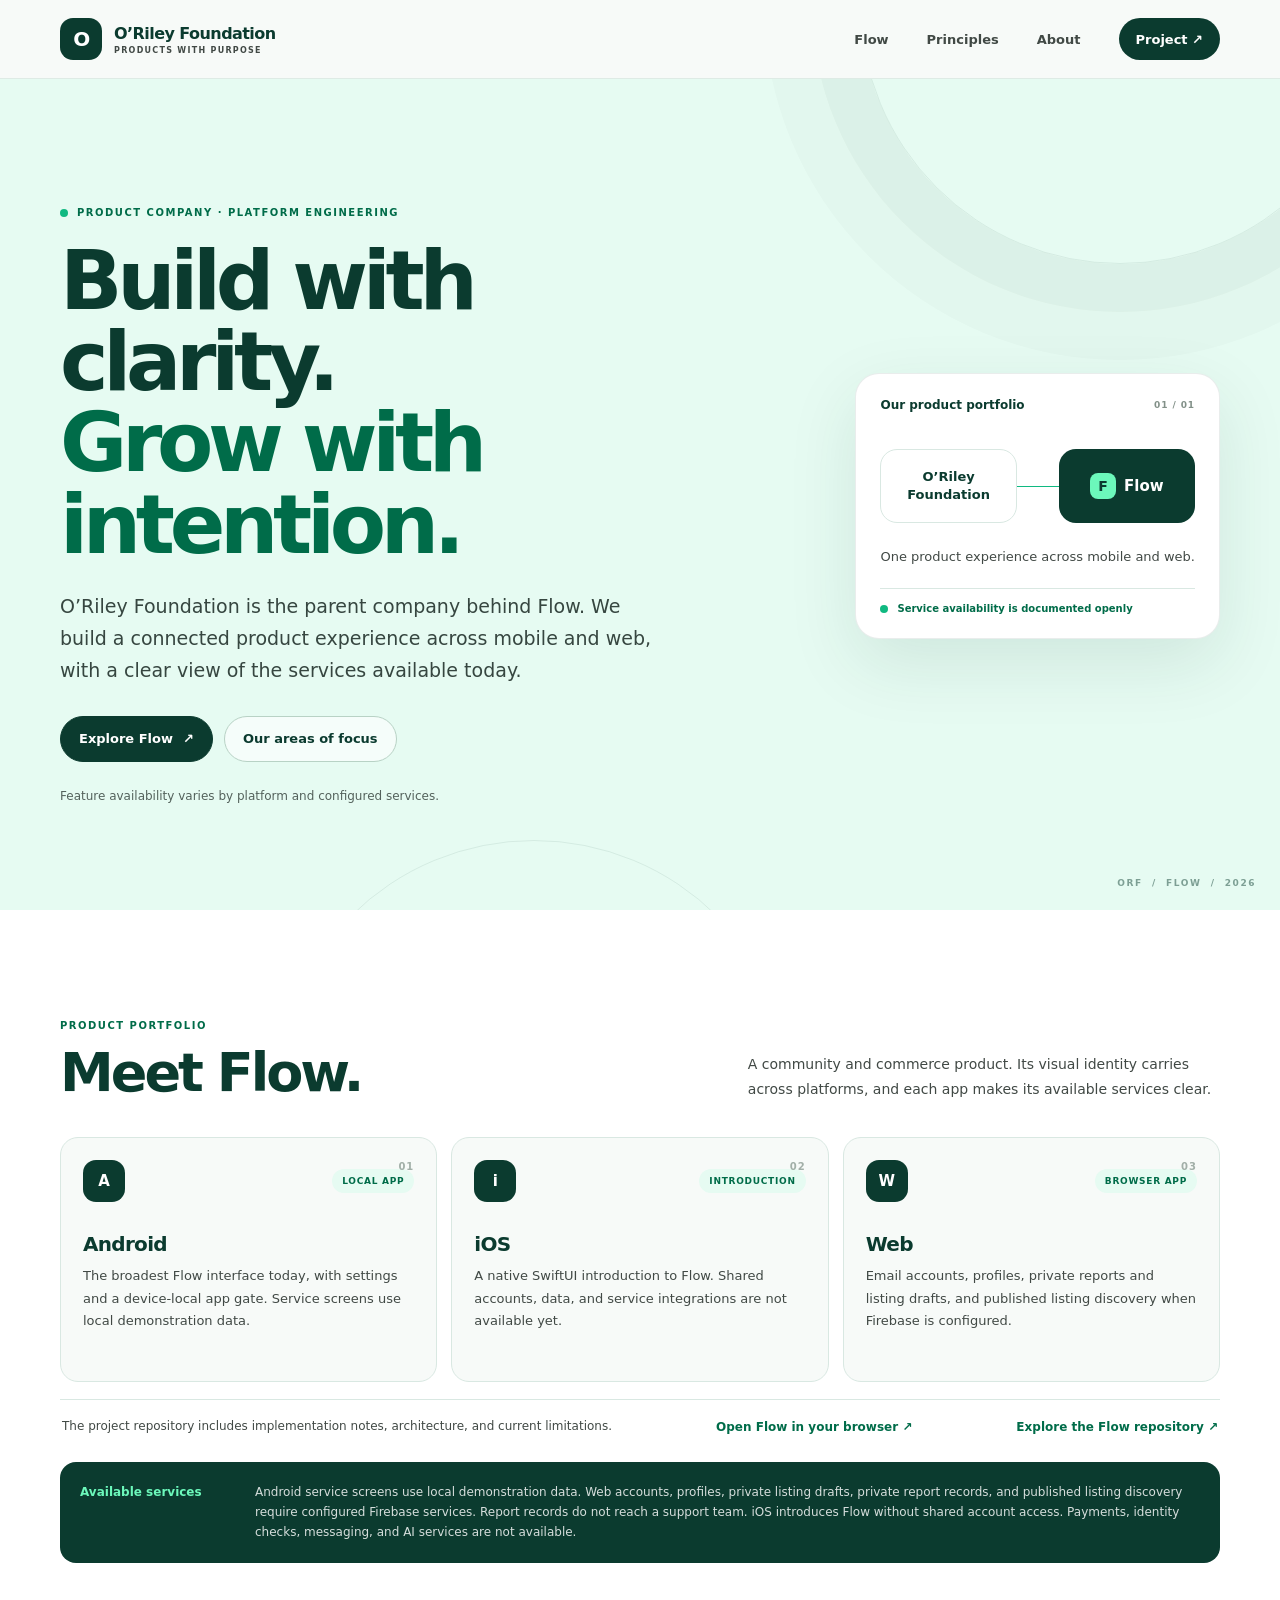
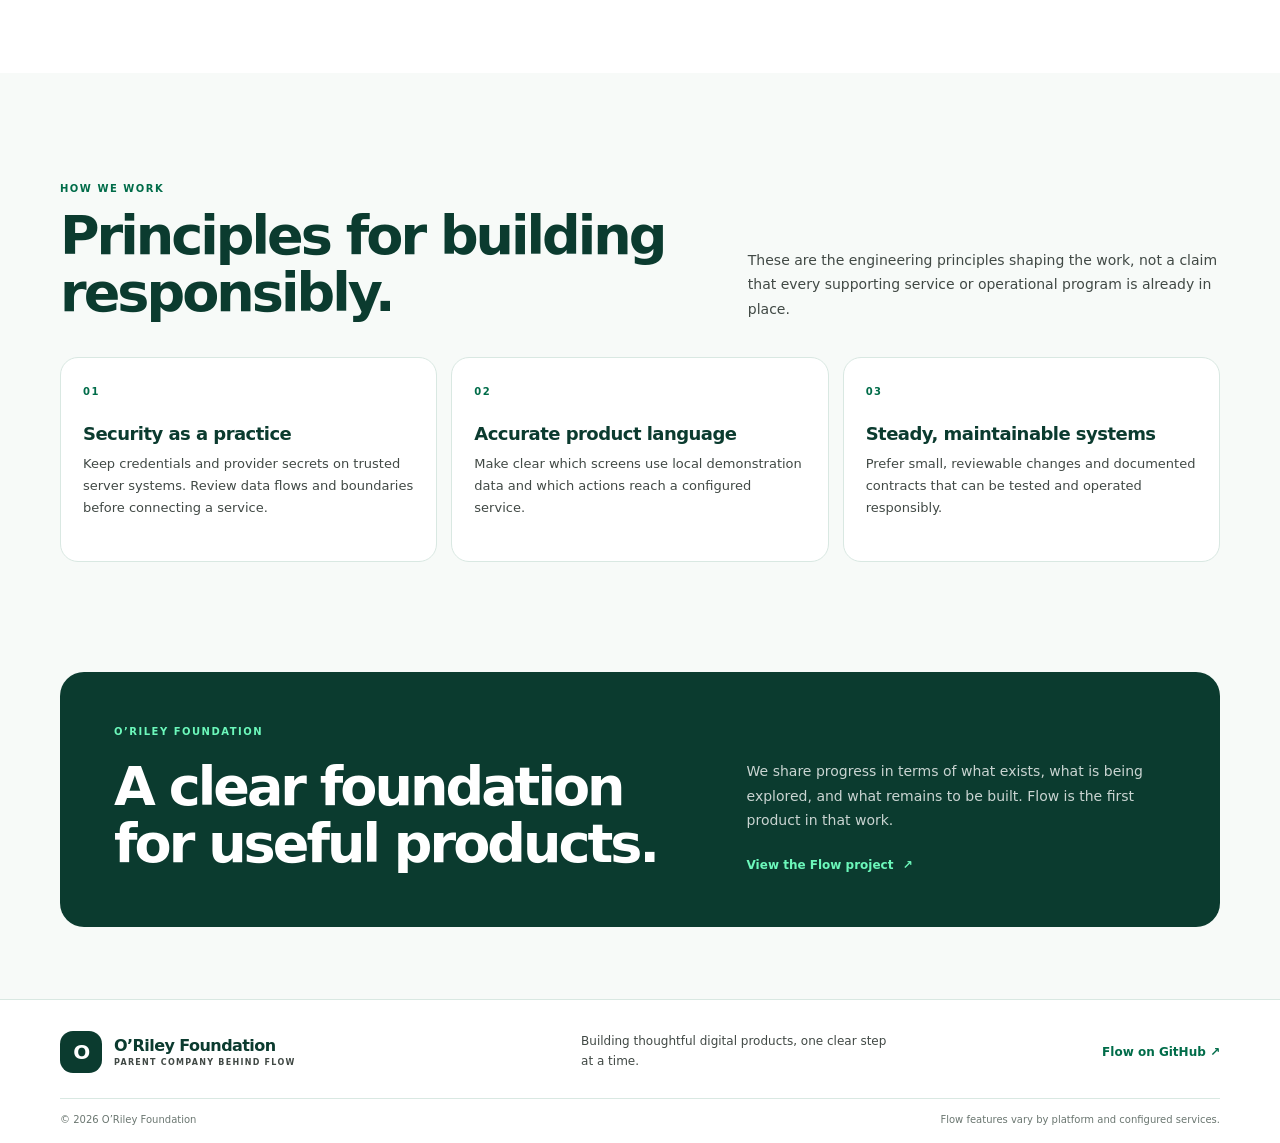
==== commit 9e6255df: "Align Foundation site with Flow platform capabilities" ====
--- a/index.html
+++ b/index.html
@@ -5,7 +5,7 @@
   <meta name="viewport" content="width=device-width, initial-scale=1">
   <meta name="theme-color" content="#f7faf8">
   <meta name="referrer" content="strict-origin-when-cross-origin">
-  <meta name="description" content="O’Riley Foundation is the parent company behind Flow, a cross-platform product prototype from Android to web.">
+  <meta name="description" content="O’Riley Foundation is the parent company behind Flow, a cross-platform product for Android, iOS, and the web.">
   <meta http-equiv="Content-Security-Policy" content="default-src 'self'; script-src 'self'; style-src 'self'; img-src 'self'; font-src 'self'; connect-src 'none'; object-src 'none'; base-uri 'self'; form-action 'none'; frame-src 'none'; upgrade-insecure-requests">
   <meta property="og:type" content="website">
   <meta property="og:title" content="O’Riley Foundation — Building with intention">
@@ -28,20 +28,20 @@
         <div class="hero-copy">
           <p class="eyebrow"><span class="status-dot" aria-hidden="true"></span>Product company · Platform engineering</p>
           <h1 id="hero-title">Build with clarity.<br><span>Grow with intention.</span></h1>
-          <p class="lede">O’Riley Foundation is the parent company behind Flow. We are developing a cross-platform product experience, with a clear view of what is built today and what still needs work.</p>
+          <p class="lede">O’Riley Foundation is the parent company behind Flow. We build a connected product experience across mobile and web, with a clear view of the services available today.</p>
           <div class="hero-actions">
             <a class="button primary" href="#flow">Explore Flow <span aria-hidden="true">↗</span></a>
             <a class="button secondary" href="#focus">Our areas of focus</a>
           </div>
-          <p class="hero-footnote">The product is in prototype. Service claims are limited to features implemented and configured in the project.</p>
+          <p class="hero-footnote">Feature availability varies by platform and configured services.</p>
         </div>
 
         <aside class="hero-panel" aria-label="O’Riley Foundation and Flow relationship">
           <div class="panel-topline"><span class="panel-label">Our product portfolio</span><span class="panel-index">01 / 01</span></div>
           <div class="relationship-mark" aria-hidden="true"><span class="foundation-node">O’Riley<br>Foundation</span><span class="relationship-line"></span><span class="flow-node"><span class="flow-mark">F</span><span>Flow</span></span></div>
-          <p class="panel-caption">One product in development, organized across mobile and web experiences.</p>
+          <p class="panel-caption">One product experience across mobile and web.</p>
           <div class="panel-divider"></div>
-          <div class="panel-status"><span class="status-dot" aria-hidden="true"></span><span>Prototype status is documented openly</span></div>
+          <div class="panel-status"><span class="status-dot" aria-hidden="true"></span><span>Service availability is documented openly</span></div>
         </aside>
       </div>
       <div class="hero-index" aria-hidden="true">ORF&nbsp; / &nbsp;FLOW&nbsp; / &nbsp;2026</div>
@@ -51,10 +51,10 @@
       <div class="container">
         <div class="section-heading">
           <div><p class="eyebrow">Product portfolio</p><h2 id="flow-title">Meet Flow.</h2></div>
-          <p class="section-summary">A community and commerce product prototype. Its visual identity carries across platforms; each client has a distinct, accurately described stage of development.</p>
+          <p class="section-summary">A community and commerce product. Its visual identity carries across platforms, and each app makes its available services clear.</p>
         </div>
         <flow-platforms></flow-platforms>
-        <p class="reality-note"><strong>Prototype boundary</strong><span>Android screens use local sample data. Web accounts and seller drafts require configured Supabase and API services. iOS is an informational preview. Production payments, identity checks, messaging, and AI services are not available.</span></p>
+        <p class="reality-note"><strong>Available services</strong><span>Android service screens use local demonstration data. Web accounts, profiles, private listing drafts, private report records, and published listing discovery require configured Firebase services. Report records do not reach a support team. iOS introduces Flow without shared account access. Payments, identity checks, messaging, and AI services are not available.</span></p>
       </div>
     </section>
 
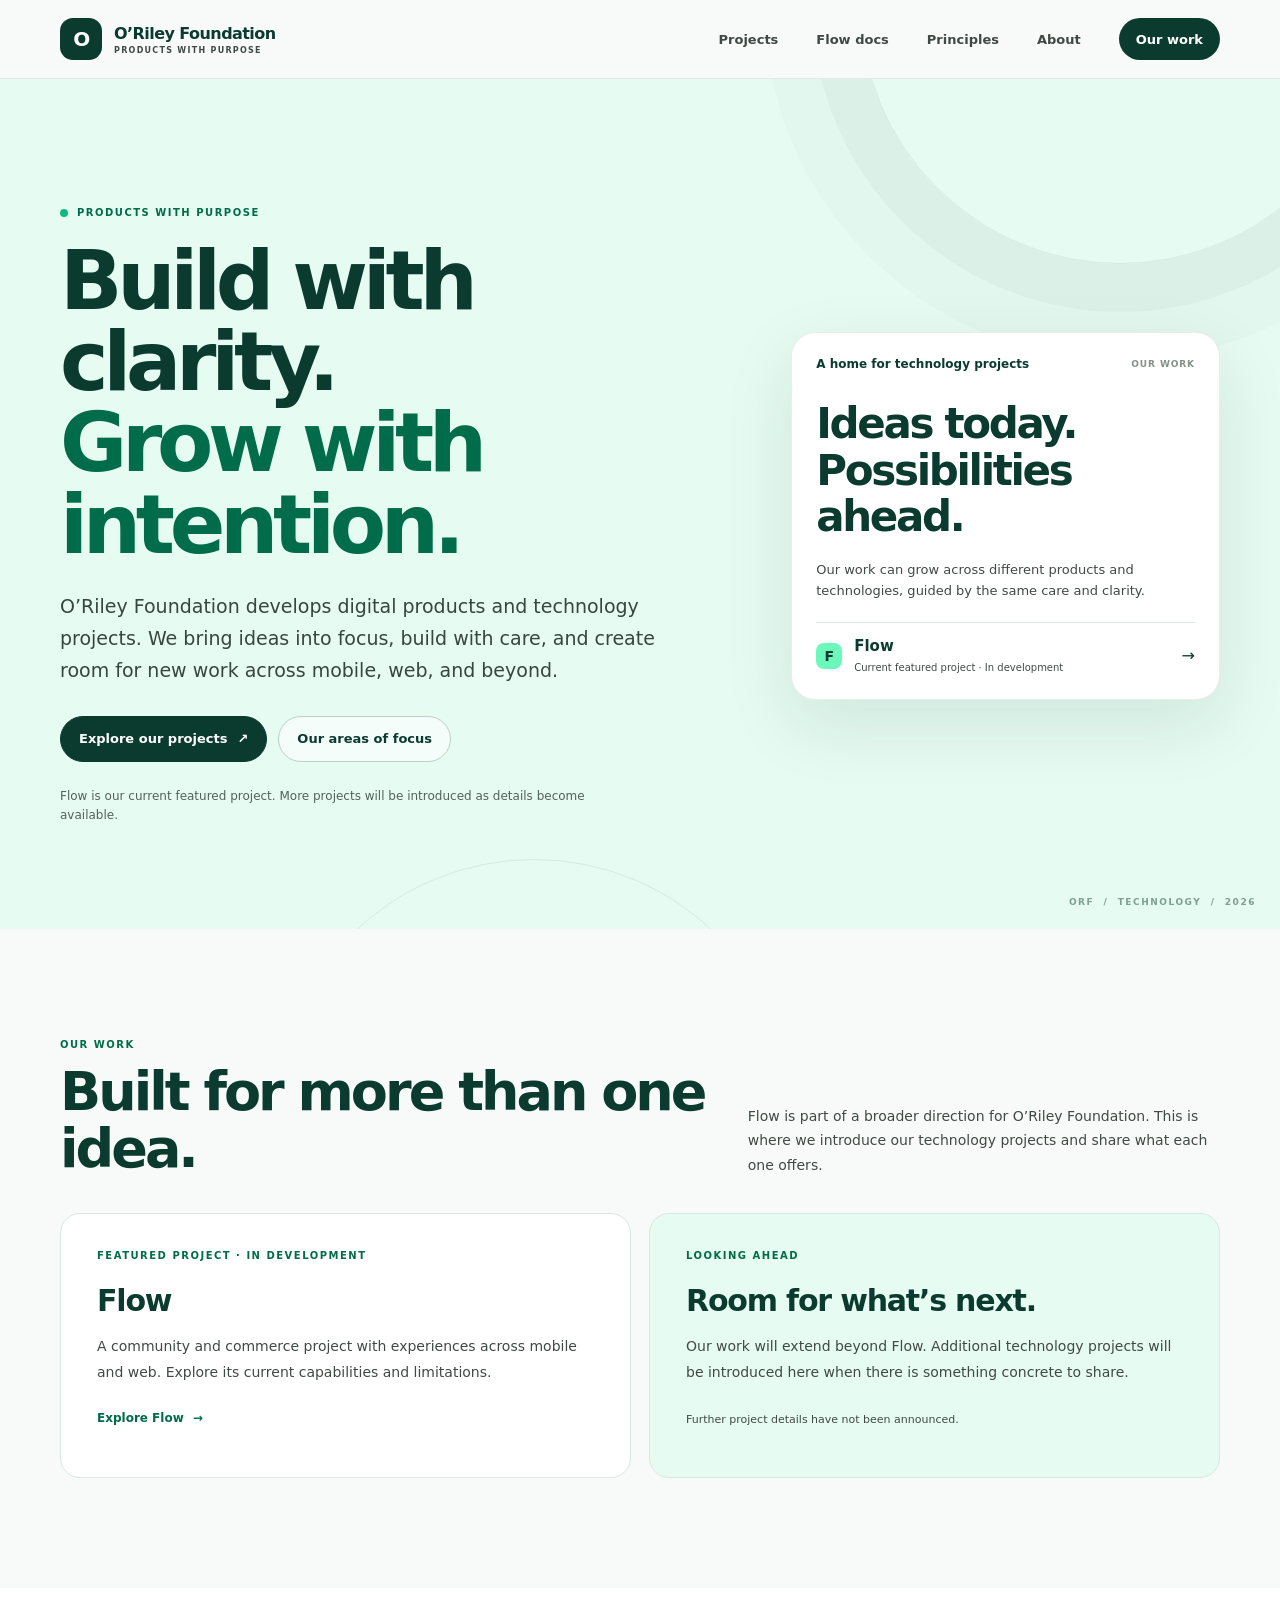
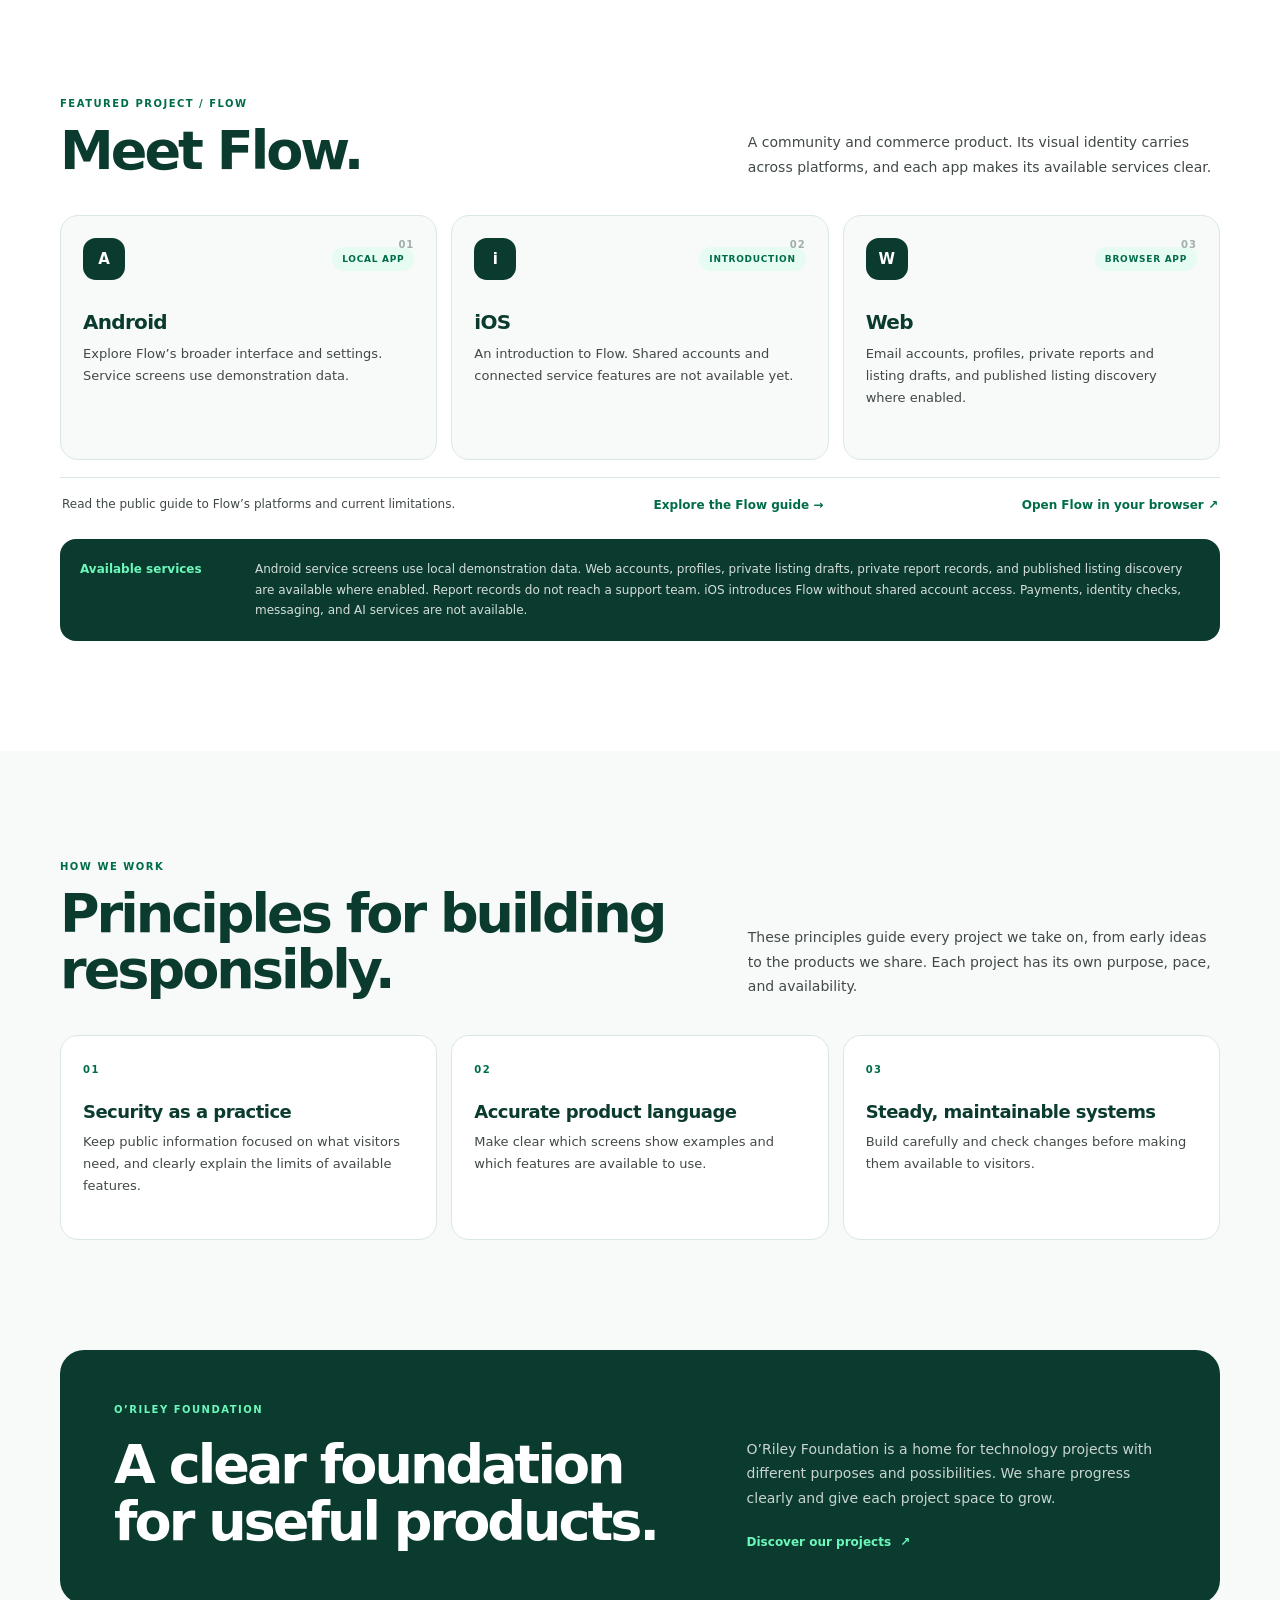
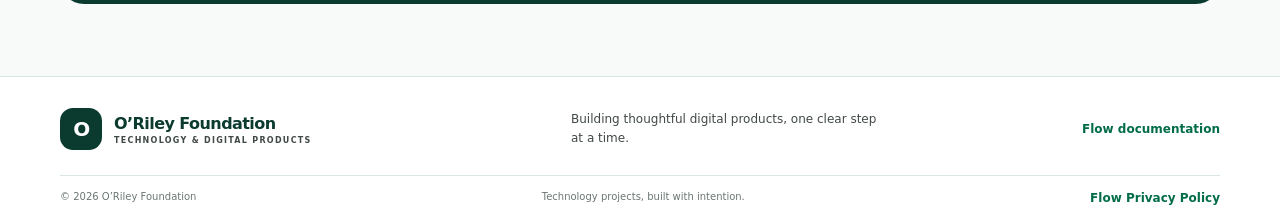
==== commit f9ed4137: "Add public Flow guide and isolated interactive demo" ====
--- a/index.html
+++ b/index.html
@@ -5,11 +5,11 @@
   <meta name="viewport" content="width=device-width, initial-scale=1">
   <meta name="theme-color" content="#f7faf8">
   <meta name="referrer" content="strict-origin-when-cross-origin">
-  <meta name="description" content="O’Riley Foundation is the parent company behind Flow, a cross-platform product for Android, iOS, and the web.">
+  <meta name="description" content="O’Riley Foundation develops digital products and technology projects. Explore our work, our principles, and Flow, our current featured project.">
   <meta http-equiv="Content-Security-Policy" content="default-src 'self'; script-src 'self'; style-src 'self'; img-src 'self'; font-src 'self'; connect-src 'none'; object-src 'none'; base-uri 'self'; form-action 'none'; frame-src 'none'; upgrade-insecure-requests">
   <meta property="og:type" content="website">
   <meta property="og:title" content="O’Riley Foundation — Building with intention">
-  <meta property="og:description" content="The parent company behind Flow. A clear view of our product and engineering direction.">
+  <meta property="og:description" content="A home for technology projects and thoughtful digital products. Discover our work and our current featured project, Flow.">
   <meta property="og:url" content="https://www.orileyplatforms.com/">
   <meta property="og:image" content="https://www.orileyplatforms.com/social-preview.svg">
   <link rel="canonical" href="https://www.orileyplatforms.com/">
@@ -26,35 +26,56 @@
     <section class="hero" id="top" aria-labelledby="hero-title">
       <div class="container hero-grid">
         <div class="hero-copy">
-          <p class="eyebrow"><span class="status-dot" aria-hidden="true"></span>Product company · Platform engineering</p>
+          <p class="eyebrow"><span class="status-dot" aria-hidden="true"></span>Products with purpose</p>
           <h1 id="hero-title">Build with clarity.<br><span>Grow with intention.</span></h1>
-          <p class="lede">O’Riley Foundation is the parent company behind Flow. We build a connected product experience across mobile and web, with a clear view of the services available today.</p>
+          <p class="lede">O’Riley Foundation develops digital products and technology projects. We bring ideas into focus, build with care, and create room for new work across mobile, web, and beyond.</p>
           <div class="hero-actions">
-            <a class="button primary" href="#flow">Explore Flow <span aria-hidden="true">↗</span></a>
+            <a class="button primary" href="#projects">Explore our projects <span aria-hidden="true">↗</span></a>
             <a class="button secondary" href="#focus">Our areas of focus</a>
           </div>
-          <p class="hero-footnote">Feature availability varies by platform and configured services.</p>
+          <p class="hero-footnote">Flow is our current featured project. More projects will be introduced as details become available.</p>
         </div>
 
-        <aside class="hero-panel" aria-label="O’Riley Foundation and Flow relationship">
-          <div class="panel-topline"><span class="panel-label">Our product portfolio</span><span class="panel-index">01 / 01</span></div>
-          <div class="relationship-mark" aria-hidden="true"><span class="foundation-node">O’Riley<br>Foundation</span><span class="relationship-line"></span><span class="flow-node"><span class="flow-mark">F</span><span>Flow</span></span></div>
-          <p class="panel-caption">One product experience across mobile and web.</p>
+        <aside class="hero-panel" aria-label="O’Riley Foundation project direction">
+          <div class="panel-topline"><span class="panel-label">A home for technology projects</span><span class="panel-index">OUR WORK</span></div>
+          <h2 class="portfolio-panel-title">Ideas today.<br>Possibilities ahead.</h2>
+          <p class="panel-caption">Our work can grow across different products and technologies, guided by the same care and clarity.</p>
           <div class="panel-divider"></div>
-          <div class="panel-status"><span class="status-dot" aria-hidden="true"></span><span>Service availability is documented openly</span></div>
+          <a class="portfolio-feature" href="#flow"><span class="flow-mark" aria-hidden="true">F</span><span><strong>Flow</strong><span>Current featured project · In development</span></span><span aria-hidden="true">→</span></a>
         </aside>
       </div>
-      <div class="hero-index" aria-hidden="true">ORF&nbsp; / &nbsp;FLOW&nbsp; / &nbsp;2026</div>
+      <div class="hero-index" aria-hidden="true">ORF&nbsp; / &nbsp;TECHNOLOGY&nbsp; / &nbsp;2026</div>
+    </section>
+
+    <section class="section" id="projects" aria-labelledby="projects-title">
+      <div class="container">
+        <div class="section-heading">
+          <div><p class="eyebrow">Our work</p><h2 id="projects-title">Built for more than one idea.</h2></div>
+          <p class="section-summary">Flow is part of a broader direction for O’Riley Foundation. This is where we introduce our technology projects and share what each one offers.</p>
+        </div>
+        <div class="project-overview-grid">
+          <article class="project-overview-card">
+            <p class="eyebrow">Featured project · In development</p><h3>Flow</h3>
+            <p>A community and commerce project with experiences across mobile and web. Explore its current capabilities and limitations.</p>
+            <a class="text-link" href="#flow">Explore Flow <span aria-hidden="true">→</span></a>
+          </article>
+          <article class="project-overview-card project-future">
+            <p class="eyebrow">Looking ahead</p><h3>Room for what’s next.</h3>
+            <p>Our work will extend beyond Flow. Additional technology projects will be introduced here when there is something concrete to share.</p>
+            <p class="project-note">Further project details have not been announced.</p>
+          </article>
+        </div>
+      </div>
     </section>
 
     <section class="section section-white" id="flow" aria-labelledby="flow-title">
       <div class="container">
         <div class="section-heading">
-          <div><p class="eyebrow">Product portfolio</p><h2 id="flow-title">Meet Flow.</h2></div>
+          <div><p class="eyebrow">Featured project / Flow</p><h2 id="flow-title">Meet Flow.</h2></div>
           <p class="section-summary">A community and commerce product. Its visual identity carries across platforms, and each app makes its available services clear.</p>
         </div>
         <flow-platforms></flow-platforms>
-        <p class="reality-note"><strong>Available services</strong><span>Android service screens use local demonstration data. Web accounts, profiles, private listing drafts, private report records, and published listing discovery require configured Firebase services. Report records do not reach a support team. iOS introduces Flow without shared account access. Payments, identity checks, messaging, and AI services are not available.</span></p>
+        <p class="reality-note"><strong>Available services</strong><span>Android service screens use local demonstration data. Web accounts, profiles, private listing drafts, private report records, and published listing discovery are available where enabled. Report records do not reach a support team. iOS introduces Flow without shared account access. Payments, identity checks, messaging, and AI services are not available.</span></p>
       </div>
     </section>
 
@@ -62,21 +83,21 @@
       <div class="container">
         <div class="section-heading">
           <div><p class="eyebrow">How we work</p><h2 id="focus-title">Principles for building responsibly.</h2></div>
-          <p class="section-summary">These are the engineering principles shaping the work, not a claim that every supporting service or operational program is already in place.</p>
+          <p class="section-summary">These principles guide every project we take on, from early ideas to the products we share. Each project has its own purpose, pace, and availability.</p>
         </div>
         <foundation-principles></foundation-principles>
       </div>
     </section>
 
-    <section class="closing-section" aria-labelledby="closing-title">
+    <section class="closing-section" id="about" aria-labelledby="closing-title">
       <div class="container closing-panel">
         <div><p class="eyebrow eyebrow-light">O’Riley Foundation</p><h2 id="closing-title">A clear foundation<br>for useful products.</h2></div>
-        <div class="closing-copy"><p>We share progress in terms of what exists, what is being explored, and what remains to be built. Flow is the first product in that work.</p><a class="text-link" href="https://github.com/elvkun/ryvo-hardened" target="_blank" rel="noopener noreferrer">View the Flow project <span aria-hidden="true">↗</span></a></div>
+        <div class="closing-copy"><p>O’Riley Foundation is a home for technology projects with different purposes and possibilities. We share progress clearly and give each project space to grow.</p><a class="text-link" href="#projects">Discover our projects <span aria-hidden="true">↗</span></a></div>
       </div>
     </section>
   </main>
 
   <foundation-footer></foundation-footer>
-  <noscript><p class="noscript">Turn on JavaScript to load the platform and engineering cards. The company and product overview above remains available.</p></noscript>
+  <noscript><p class="noscript">Turn on JavaScript to load the platform and principles cards. The company and product overview above remains available.</p></noscript>
 </body>
 </html>
--- a/styles/site.css
+++ b/styles/site.css
@@ -128,7 +128,7 @@
   .reality-note { grid-template-columns: 1fr; gap: 6px; }
   .closing-panel { grid-template-columns: 1fr; gap: 28px; }
 }
-@media (max-width: 620px) {
+@media (max-width: 720px) {
   .container { width: min(calc(100% - 36px), var(--content-width)); }
   .nav-shell { min-height: 70px; }
   .brand-name { font-size: 14px; }
@@ -151,3 +151,181 @@
 @media (prefers-reduced-motion: reduce) {
   *, *::before, *::after { scroll-behavior: auto !important; transition-duration: .01ms !important; }
 }
+
+/* Public Flow documentation */
+.primary-nav a[aria-current="page"] { color: var(--pine); text-decoration: underline; text-underline-offset: 6px; }
+.portfolio-link-row { flex-wrap: wrap; }
+.docs-layout { display: grid; grid-template-columns: 210px minmax(0, 1fr); gap: clamp(36px, 6vw, 80px); align-items: start; }
+.docs-sidebar { position: sticky; top: 32px; padding: 38px 0; }
+.docs-product { display: grid; gap: 5px; color: var(--forest); font-size: 25px; font-weight: 800; text-decoration: none; letter-spacing: -.04em; }
+.docs-product span { color: var(--muted); font-size: 12px; font-weight: 500; letter-spacing: 0; }
+.docs-nav-label { color: var(--muted); font-size: 9px; font-weight: 750; letter-spacing: .12em; }
+.docs-sidebar .docs-nav-label { margin-top: 36px; }
+.docs-sidebar nav { display: grid; gap: 5px; border-left: 1px solid var(--line); }
+.docs-sidebar nav a { padding: 10px 14px; color: var(--muted); font-size: 13px; text-decoration: none; }
+.docs-sidebar nav a:hover { background: var(--mint); color: var(--pine); }
+.docs-source { display: block; margin-top: 30px; color: var(--pine); font-size: 12px; line-height: 1.6; }
+.docs-content { min-width: 0; padding: 38px 0 72px; }
+.docs-breadcrumb { margin-bottom: 44px; color: var(--muted); font-size: 11px; }
+.docs-breadcrumb a { color: var(--pine); text-decoration: none; }
+.docs-intro h1 { font-size: clamp(40px, 5vw, 64px); line-height: 1.05; }
+.docs-meta { display: flex; flex-wrap: wrap; align-items: center; gap: 14px; margin: 25px 0; color: var(--muted); font-size: 11px; }
+.docs-content p, .docs-content li { color: var(--muted); font-size: 14px; line-height: 1.85; }
+.docs-content .lede { font-size: 18px; }
+.docs-content a:not(.docs-guide):not(.docs-breadcrumb a) { color: var(--pine); text-underline-offset: 3px; }
+.docs-callout { margin: 25px 0; border-left: 3px solid var(--pine); border-radius: 0 12px 12px 0; padding: 19px 22px; background: var(--mint); }
+.docs-callout strong { color: var(--forest); font-size: 13px; }
+.docs-callout p { margin: 6px 0 0; font-size: 13px; }
+.docs-section { margin-top: 52px; border-top: 1px solid var(--line); padding-top: 36px; scroll-margin-top: 30px; }
+.docs-section .eyebrow { margin-bottom: 15px; }
+.docs-section h2 { font-size: clamp(28px, 3.4vw, 39px); line-height: 1.15; }
+.docs-content h3 { color: var(--forest); font-size: 17px; line-height: 1.4; letter-spacing: -.02em; }
+.docs-table-wrap { margin-top: 24px; overflow-x: auto; border: 1px solid var(--line); border-radius: 12px; background: var(--white); }
+.docs-content table { width: 100%; border-collapse: collapse; font-size: 12px; line-height: 1.7; }
+.docs-content caption { padding: 14px 16px; color: var(--muted); text-align: left; font-size: 11px; }
+.docs-content th, .docs-content td { padding: 15px 16px; border-top: 1px solid var(--line); text-align: left; vertical-align: top; }
+.docs-content thead { background: var(--mint); color: var(--forest); }
+.docs-content tbody th { color: var(--forest); }
+.docs-content td { color: var(--muted); }
+.docs-start-grid, .docs-boundaries, .docs-guide-grid { display: grid; grid-template-columns: repeat(2, minmax(0, 1fr)); gap: 14px; margin: 24px 0; }
+.docs-start-grid article, .docs-boundaries article, .docs-guide { padding: 21px; border: 1px solid var(--line); border-radius: 14px; background: var(--white); }
+.docs-start-grid h3, .docs-guide h3 { margin: 0; }
+.docs-start-grid p, .docs-boundaries p, .docs-guide p { font-size: 13px; }
+.docs-start-grid a, .docs-end a { font-size: 12px; font-weight: 700; }
+.docs-content pre { overflow-x: auto; padding: 22px; border-radius: 12px; background: var(--forest); color: var(--mint-light); font-size: 13px; line-height: 1.9; }
+.docs-content ul { padding-left: 22px; }
+.docs-content li { margin-bottom: 10px; }
+.docs-guide { text-decoration: none; }
+.docs-guide:hover { border-color: var(--pine); background: var(--mint); }
+.docs-guide h3 { display: flex; justify-content: space-between; gap: 10px; font-size: 14px; }
+.docs-guide p { margin: 9px 0 0; }
+.docs-end { margin-top: 45px; padding-top: 20px; border-top: 1px solid var(--line); }
+@media (max-width: 780px) {
+  .docs-layout { grid-template-columns: 1fr; gap: 0; }
+  .docs-sidebar { position: static; padding: 25px 0; border-bottom: 1px solid var(--line); }
+  .docs-sidebar nav { display: flex; flex-wrap: wrap; border: 0; }
+  .docs-sidebar nav a { padding: 9px 12px 9px 0; }
+  .docs-sidebar .docs-nav-label { margin-top: 20px; }
+  .docs-source { margin-top: 12px; }
+  .docs-content { padding-top: 25px; }
+  .docs-breadcrumb { margin-bottom: 30px; }
+}
+@media (max-width: 480px) {
+  .docs-start-grid, .docs-boundaries, .docs-guide-grid { grid-template-columns: 1fr; }
+  .docs-content th, .docs-content td { padding: 10px; font-size: 11px; }
+}
+
+/* Foundation portfolio */
+.portfolio-panel-title { margin: 30px 0 20px; font-size: clamp(30px, 3.3vw, 42px); line-height: 1.1; }
+.portfolio-feature { display: flex; align-items: center; gap: 12px; color: var(--forest); text-decoration: none; }
+.portfolio-feature > span:nth-child(2) { display: grid; gap: 5px; flex: 1; }
+.portfolio-feature strong { font-size: 15px; }
+.portfolio-feature span span { color: var(--muted); font-size: 10px; line-height: 1.5; }
+.portfolio-feature:hover strong { text-decoration: underline; text-underline-offset: 4px; }
+.project-overview-grid { display: grid; grid-template-columns: repeat(2, minmax(0, 1fr)); gap: 18px; }
+.project-overview-card { padding: clamp(24px, 4vw, 36px); border: 1px solid var(--line); border-radius: 20px; background: var(--white); }
+.project-overview-card h3 { margin: 0 0 16px; color: var(--forest); font-size: 30px; letter-spacing: -.04em; }
+.project-overview-card p:not(.eyebrow) { color: var(--muted); font-size: 14px; line-height: 1.8; }
+.project-overview-card .text-link { margin-top: 12px; }
+.project-future { background: var(--mint); }
+.project-overview-card .project-note { margin-top: 25px; font-size: 11px !important; }
+@media (max-width: 620px) { .project-overview-grid { grid-template-columns: 1fr; } }
+
+/* Flow feature showcase: local, illustrative UI; no embedded application. */
+.flow-showcase { padding: 35px 26px 20px; border: 1px solid var(--line); border-radius: 24px; background: linear-gradient(145deg, #eef9f1, #e2f4eb 55%, #f9f7ee); }
+.showcase-grid { display: grid; grid-template-columns: minmax(0, 1fr) minmax(0, 292px); align-items: center; gap: 30px; }
+.docs-content .showcase-copy h2 { font-size: clamp(29px, 3.4vw, 42px); line-height: 1.1; }
+.docs-content .showcase-copy > p { font-size: 13px; }
+.showcase-preview-label { display: inline-block; padding: 8px 10px; border: 1px solid #aecdbd; border-radius: 7px; color: var(--forest); font-size: 10px; line-height: 1.5; }
+.showcase-caption { min-height: 164px; margin-top: 32px; }
+.showcase-index { color: var(--pine); font-size: 10px; letter-spacing: .14em; font-weight: 750; }
+.showcase-caption h3 { margin: 12px 0 6px; }
+.docs-content .showcase-caption p { font-size: 12px; line-height: 1.7; margin: 0; }
+.showcase-controls { display: flex; align-items: center; gap: 12px; }
+.showcase-controls[hidden], .showcase-play[hidden] { display: none; }
+.showcase-arrow { display: grid; width: 38px; height: 38px; place-items: center; border: 1px solid #aecdbd; border-radius: 50%; background: #fff9; color: var(--forest); cursor: pointer; }
+.showcase-dots { display: flex; gap: 0; }
+.showcase-dot { display: grid; place-items: center; width: 25px; height: 38px; padding: 0; border: 0; background: transparent; cursor: pointer; }
+.showcase-dot span { width: 6px; height: 6px; border-radius: 8px; background: #819e8e; transition: width .2s; }
+.showcase-dot[aria-pressed="true"] span { width: 18px; background: var(--forest); }
+.showcase-play { margin-top: 12px; border: 0; padding: 8px 0; background: none; color: var(--forest); font-size: 11px; text-decoration: underline; text-underline-offset: 3px; cursor: pointer; }
+.docs-content .showcase-hint { margin-top: 12px; font-size: 10px; }
+.phone-stage { min-width: 0; width: 100%; max-width: 292px; justify-self: center; }
+.phone-device { overflow: hidden; border-radius: 38px; background: #f8fbf7; box-shadow: 0 0 0 1px #b0c4b8, 0 25px 45px -15px #0b3b2f45, 10px 8px 0 -7px #617a6d; }
+.phone-carousel { display: flex; width: 100%; overflow-x: auto; scroll-snap-type: x mandatory; scrollbar-width: none; overscroll-behavior-x: contain; border-radius: inherit; }
+.phone-carousel::-webkit-scrollbar { display: none; }
+.phone-carousel:focus-visible { outline-offset: -5px; }
+.phone-slide { position: relative; flex: 0 0 100%; width: 100%; min-width: 0; min-height: 586px; padding: 26px 19px 74px; scroll-snap-align: start; scroll-snap-stop: always; background: #f8fbf7; color: var(--forest); }
+.app-topbar { display: flex; align-items: center; justify-content: space-between; margin-bottom: 25px; }
+.app-wordmark { display: flex; align-items: center; gap: 6px; font-size: 22px; letter-spacing: -.07em; font-weight: 800; }
+.app-wordmark > span { display: grid; place-items: center; width: 24px; height: 26px; border-radius: 8px; background: var(--forest); color: var(--mint-light); font-size: 17px; }
+.app-demo-tag { padding: 5px 7px; border-radius: 6px; background: #e5eee6; color: var(--pine); font-size: 8px; letter-spacing: .1em; font-weight: 700; }
+.app-greeting > span, .app-mini-label { font-size: 7px; font-weight: 800; letter-spacing: .12em; }
+.docs-content .app-greeting h3 { margin: 10px 0 8px; font-size: 31px; line-height: 1.05; letter-spacing: -.055em; }
+.docs-content .app-greeting p { margin: 0 0 20px; font-size: 10px; line-height: 1.5; }
+.app-feature { position: relative; overflow: hidden; display: grid; gap: 17px; min-height: 135px; padding: 19px; border-radius: 20px; background: var(--forest); color: var(--mint-light); }
+.app-feature > strong { position: relative; z-index: 1; color: white; font-size: 22px; line-height: 1.13; letter-spacing: -.04em; }
+.app-orbit { position: absolute; right: -8px; bottom: -28px; font-size: 136px; line-height: 1; color: #6cf8bb66; }
+.app-section-label { display: flex; justify-content: space-between; margin: 20px 0 11px; font-size: 11px; font-weight: 750; }
+.app-quick-grid { display: grid; grid-template-columns: 1fr 1fr; gap: 9px; }
+.app-quick-grid > div { display: grid; gap: 6px; border-radius: 14px; padding: 13px; background: #e9f1e8; }
+.app-quick-grid > div:nth-child(2) { background: #f2e9dc; }
+.app-quick-grid > div > span { font-size: 24px; }
+.app-quick-grid strong { font-size: 11px; }
+.phone-slide small { color: #53655a; font-size: 9px; line-height: 1.5; }
+.app-note { display: flex; gap: 10px; align-items: center; margin-top: 17px; }
+.app-note > span { font-size: 23px; }
+.app-note > div { display: grid; gap: 3px; }
+.app-note strong { font-size: 10px; }
+.app-bottom-nav { position: absolute; bottom: 14px; left: 15px; right: 15px; display: flex; justify-content: space-around; border-top: 1px solid #dce6dd; padding-top: 12px; }
+.app-bottom-nav > span { display: grid; justify-items: center; gap: 3px; color: #54675a; font-size: 7px; }
+.app-bottom-nav > span > span { font-size: 20px; line-height: 1; }
+.app-bottom-nav .app-nav-active { color: var(--pine); font-weight: 800; }
+.app-pills { display: flex; gap: 6px; margin-bottom: 16px; }
+.app-pills > span, .app-interest-tags span { padding: 7px 10px; border: 1px solid #d1e1d2; border-radius: 20px; font-size: 8px; }
+.app-pills > span:first-child { color: white; background: var(--forest); }
+.app-community-card { padding: 13px; background: white; border: 1px solid #dce6dd; border-radius: 18px; }
+.app-person { display: flex; align-items: center; gap: 8px; margin-bottom: 12px; }
+.app-avatar { display: grid; place-items: center; width: 29px; height: 29px; background: var(--mint); border-radius: 50%; font-size: 12px; }
+.app-person > div { display: grid; gap: 2px; flex: 1; }
+.app-person strong, .app-community-card > strong { font-size: 10px; }
+.app-landscape { position: relative; overflow: hidden; height: 110px; margin-bottom: 12px; border-radius: 11px; background: #e3edc5; }
+.app-landscape span { position: absolute; top: 17px; left: 34px; width: 38px; height: 38px; border-radius: 50%; background: #f5b988; }
+.app-landscape i, .app-landscape b { position: absolute; width: 180px; height: 100px; border-radius: 50%; bottom: -30px; left: -20px; background: #6d9b72; transform: rotate(-20deg); }
+.app-landscape b { left: 85px; bottom: -45px; background: #1d5f46; }
+.docs-content .app-community-card p { font-size: 9px; line-height: 1.6; margin: 7px 0; }
+.app-search { display: flex; gap: 9px; align-items: center; padding: 12px; border-radius: 12px; background: white; border: 1px solid #dce6dd; color: #53655a; font-size: 10px; }
+.app-products { display: grid; grid-template-columns: 1fr 1fr; gap: 10px; }
+.app-products > div { min-width: 0; display: grid; gap: 6px; }
+.app-product-art { display: grid; place-items: center; height: 120px; border-radius: 15px; background: #e0e9db; color: #59755b; }
+.app-product-peach { background: #f1e2d4; color: #8e6046; }
+.app-product-art svg { width: 85px; height: 85px; }
+.app-products strong { font-size: 10px; }
+.app-item-tag { justify-self: start; padding: 4px 6px; border-radius: 5px; background: #e4eee5; font-size: 7px; color: var(--pine); }
+.app-draft { display: flex; align-items: center; gap: 9px; margin-top: 22px; padding: 15px 11px; border-radius: 14px; background: var(--mint); }
+.app-draft > div { display: grid; flex: 1; gap: 3px; }
+.app-draft strong { font-size: 10px; }
+.app-profile { display: grid; justify-items: center; gap: 8px; padding: 18px 8px; background: #ecf3e8; border-radius: 20px; }
+.app-profile-avatar { display: grid; place-items: center; width: 64px; height: 64px; margin-bottom: 3px; border-radius: 23px; background: var(--forest); color: var(--mint-light); font-size: 31px; font-weight: 800; }
+.app-profile > strong { font-size: 17px; }
+.app-interest-tags { display: flex; gap: 5px; margin-top: 6px; }
+.app-interest-tags span { padding: 5px 8px; font-size: 7px; background: #fff8; }
+.app-preferences { margin-top: 15px; }
+.app-preferences > div { display: flex; align-items: center; gap: 11px; padding: 12px 2px; border-bottom: 1px solid #dce6dd; font-size: 16px; }
+.app-preferences strong { flex: 1; font-size: 10px; font-weight: 600; }
+.docs-content .phone-footnote { margin: 17px 0 0; text-align: center; font-size: 9px; }
+.docs-content .showcase-disclaimer { margin: 23px 0 0; border-top: 1px solid #c9decf; padding-top: 15px; font-size: 10px; line-height: 1.8; }
+@media (max-width: 1080px) and (min-width: 781px), (max-width: 600px) {
+ .showcase-grid { grid-template-columns: 1fr; gap: 25px; }
+ .showcase-caption { min-height: 0; margin-top: 22px; margin-bottom: 18px; }
+ .flow-showcase { padding: 26px 18px 18px; }
+}
+@media (prefers-reduced-motion: reduce) { .showcase-dot span { transition: none; } }
+
+.showcase-demo-actions { display: grid; justify-items: start; gap: 12px; margin-top: 22px; }
+.showcase-demo-actions .button[hidden], .phone-live-demo[hidden], .phone-carousel[hidden] { display: none; }
+.showcase-demo-actions a { font-size: 11px; line-height: 1.6; }
+.phone-live-demo { display: block; width: 100%; height: 640px; border: 0; background: var(--canvas); }
+.showcase-grid { grid-template-columns: minmax(0, 1fr) minmax(0, 320px); }
+.phone-stage { max-width: 320px; }
+@media (max-width: 1080px) and (min-width: 781px), (max-width: 600px) { .showcase-grid { grid-template-columns: 1fr; } }
